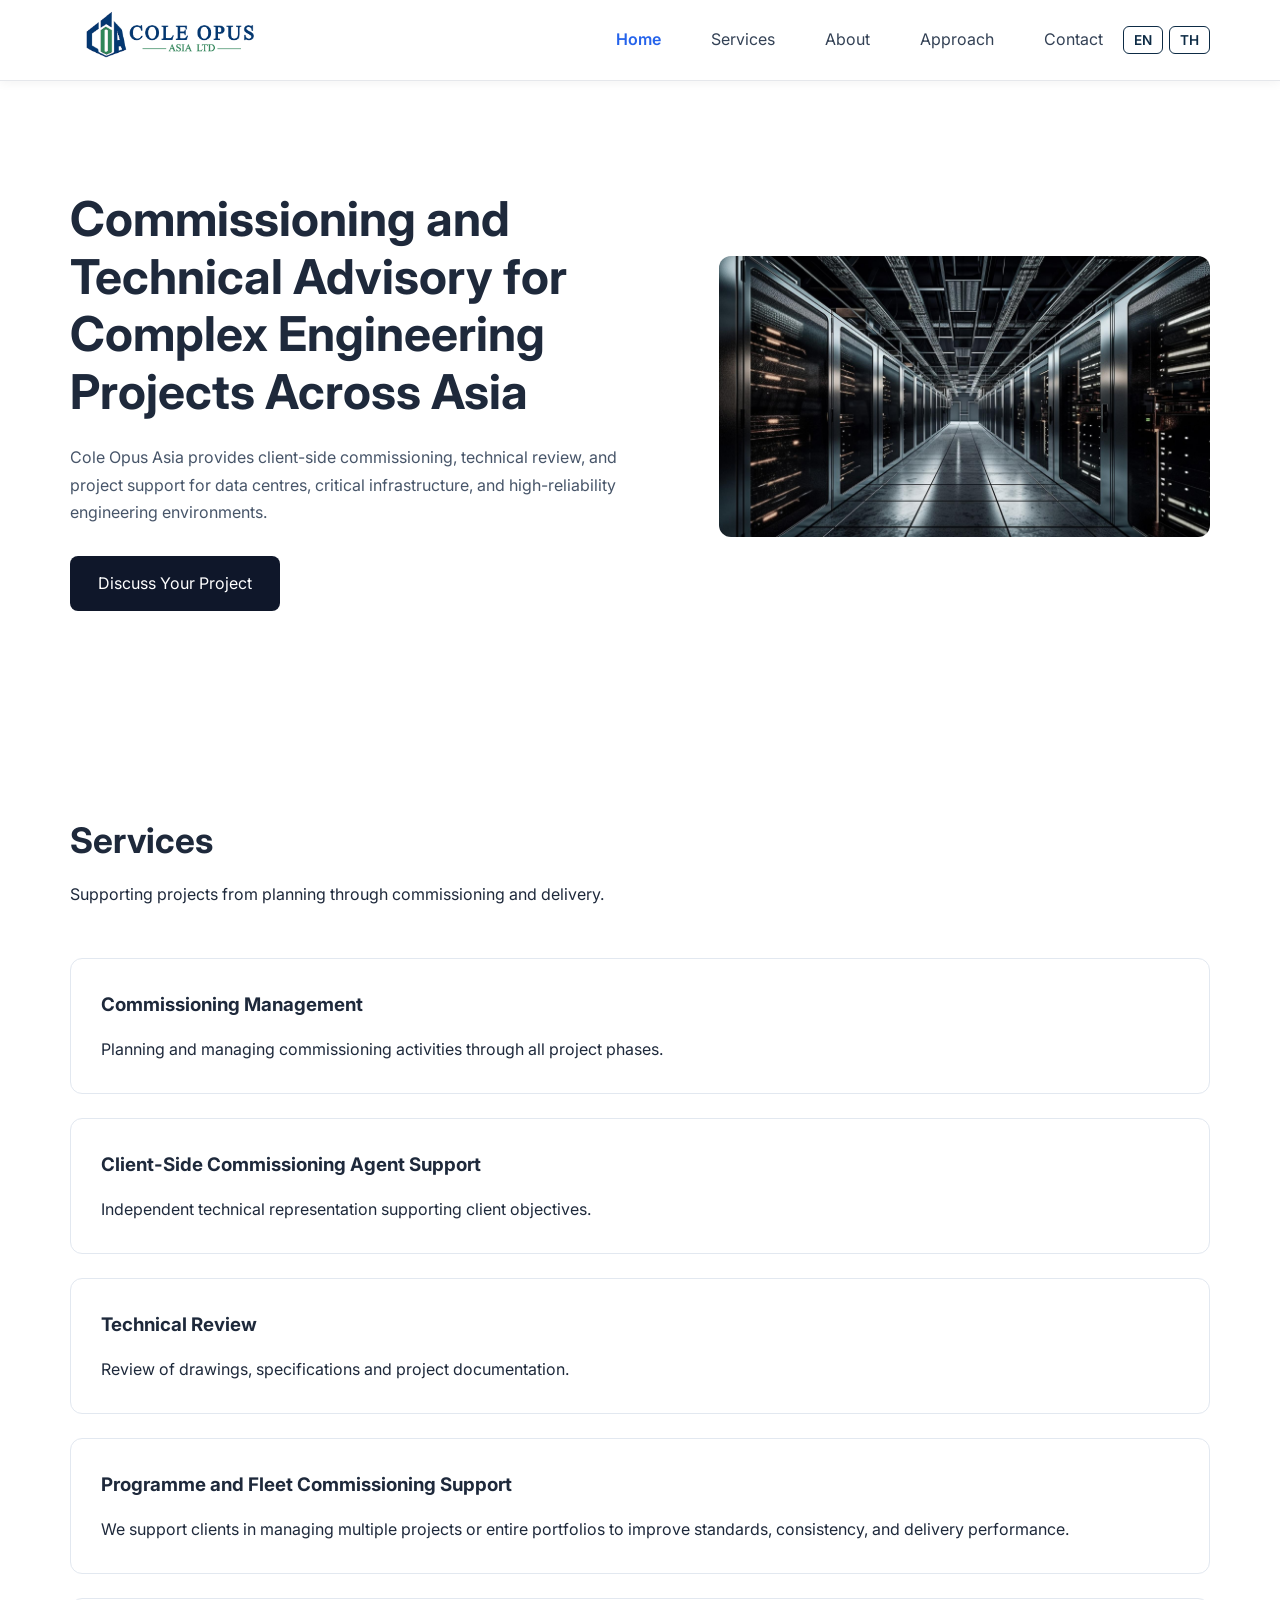
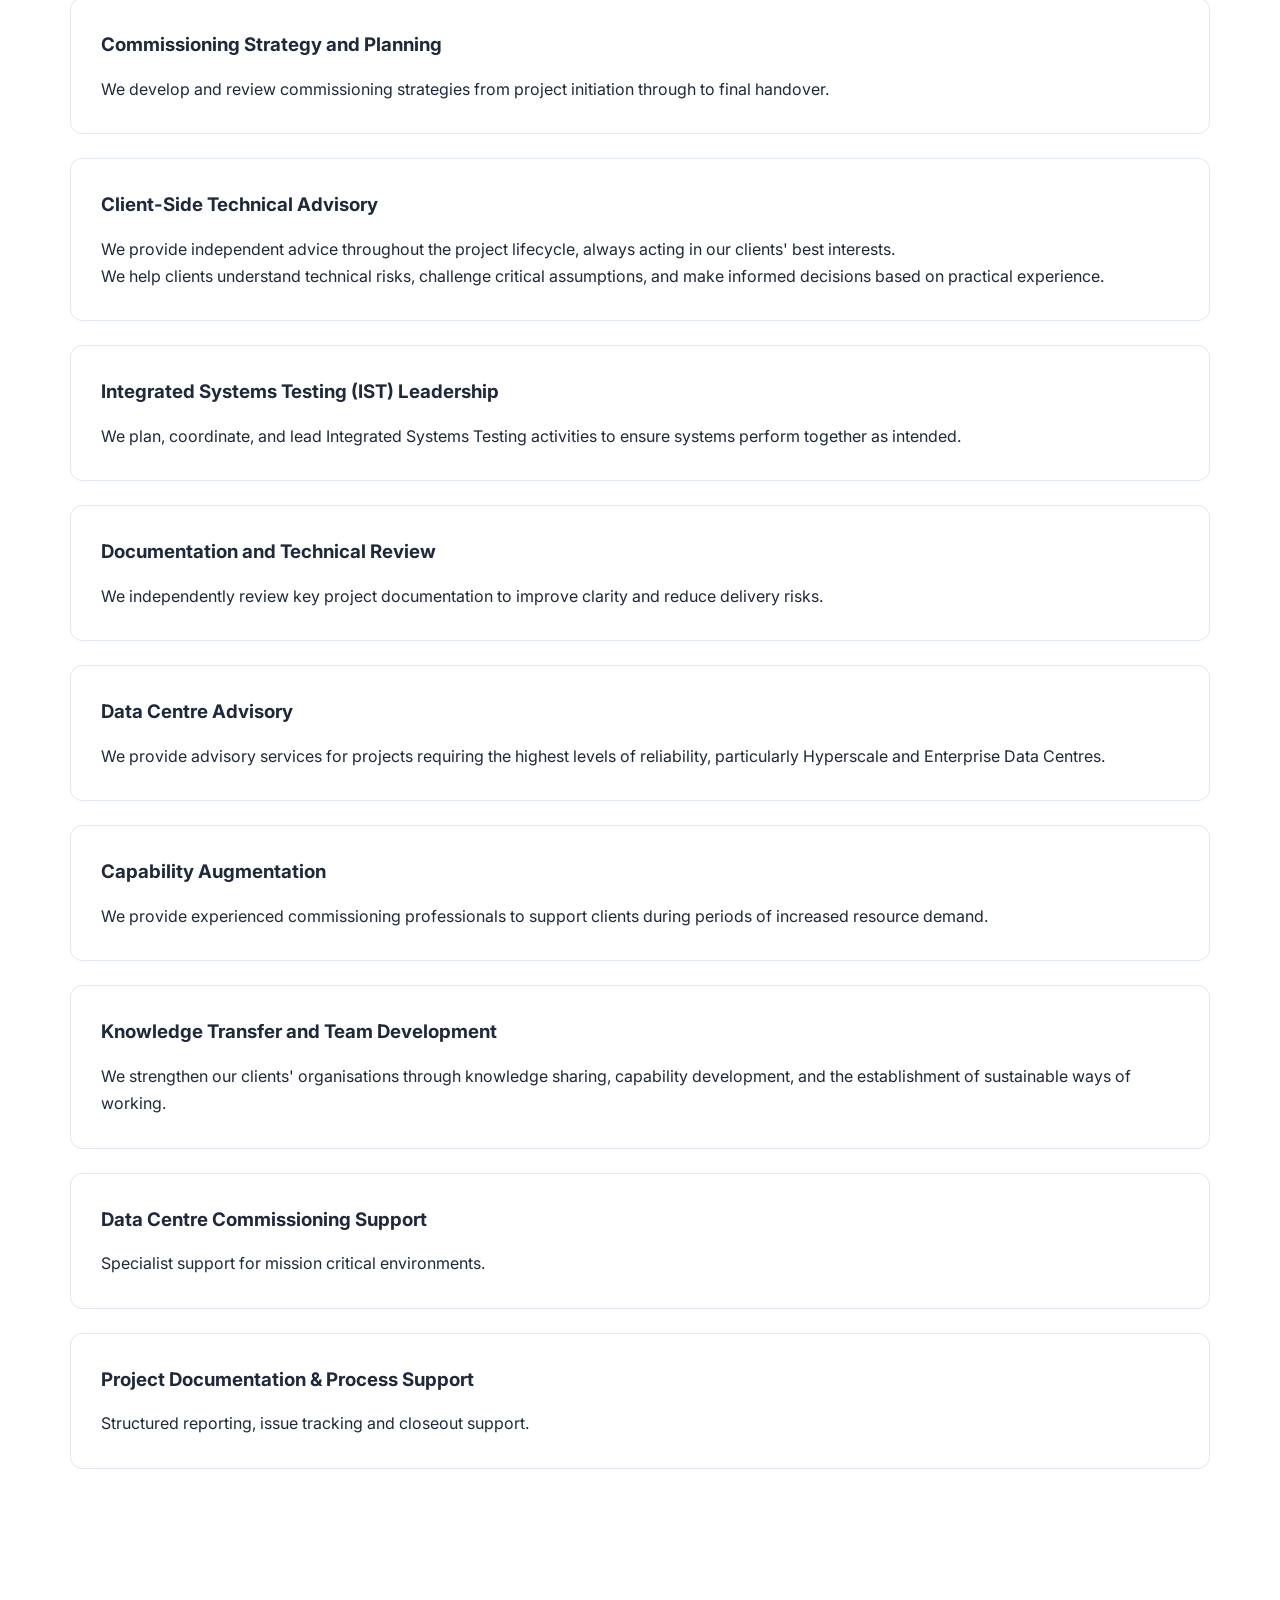
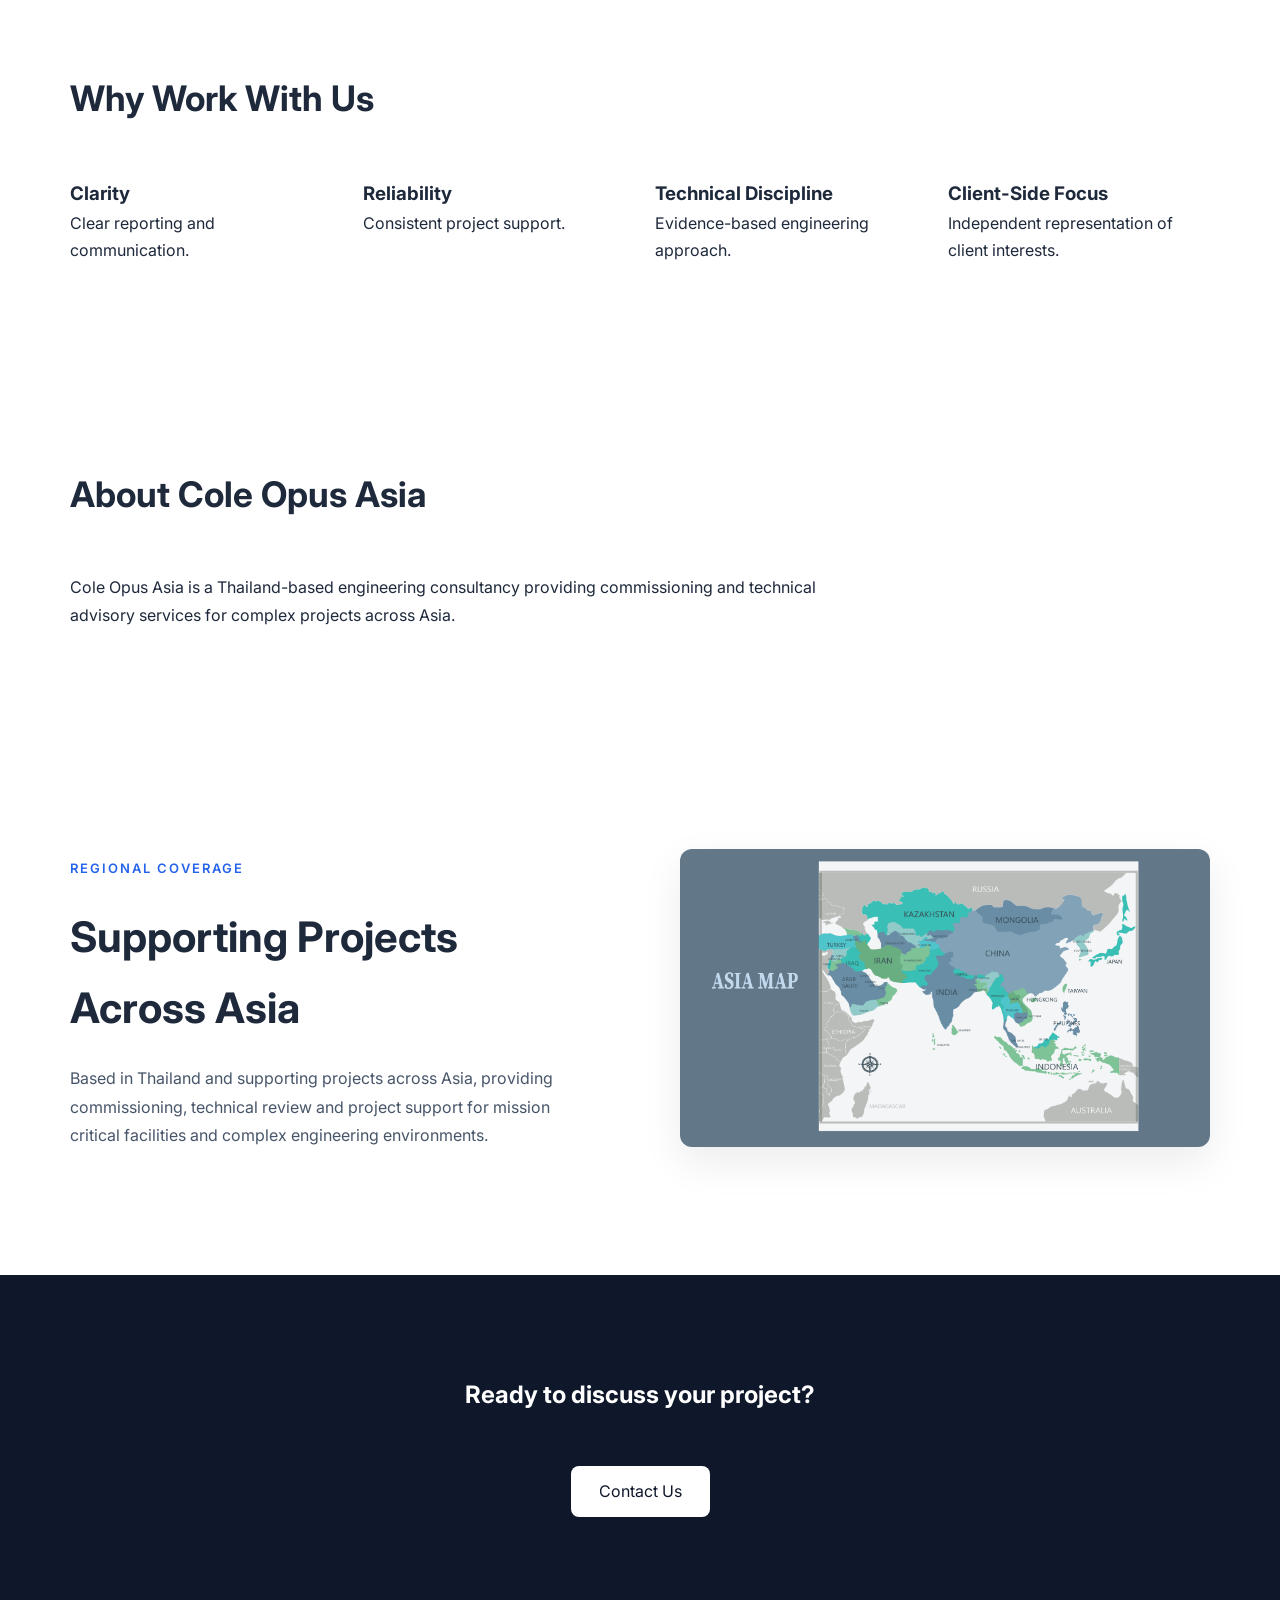
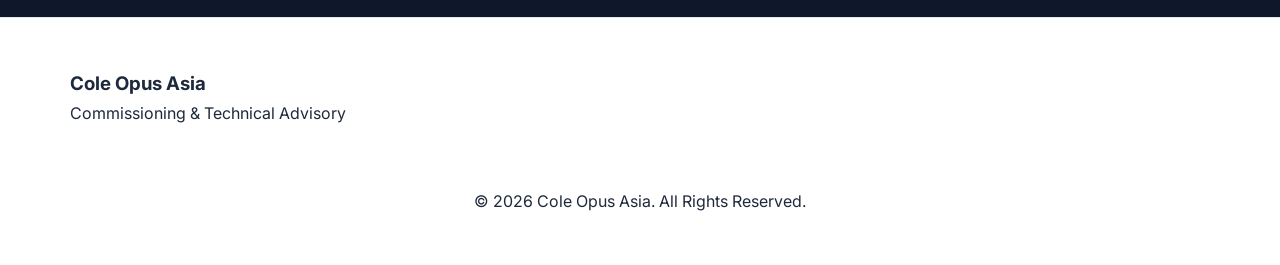
==== index.html @ 06ebb03b "Update header scroll fix" ====
<!DOCTYPE html>
<html lang="en">
<head>
    <meta charset="UTF-8">
    <meta name="viewport" content="width=device-width, initial-scale=1.0">
    <title>Cole Opus Asia</title>
    <meta name="description"
          content="Commissioning and Technical Advisory for Complex Engineering Projects Across Asia.">
    <link rel="preconnect" href="https://fonts.googleapis.com">
    <link rel="preconnect" href="https://fonts.gstatic.com" crossorigin>
    <link href="https://fonts.googleapis.com/css2?family=Inter:wght@300;400;500;600;700&family=Noto+Sans+Thai:wght@300;400;500;600&display=swap"
          rel="stylesheet">
    <link rel="stylesheet" href="style.css">
</head>
<body>
    <!-- Header -->
    <header>
        <div class="container nav">
            <div class="logo">
                <a href="index.html">
                    <img src="images/logo.png"
                         alt="Cole Opus Asia Logo"
                         class="logo-img">
                </a>
            </div>
            <nav>
                <a href="index.html"
                   class="active"
                   data-en="Home"
                   data-th="หน้าแรก">
                    Home
                </a>
                <a href="services.html"
                   data-en="Services"
                   data-th="บริการ">
                    Services
                </a>
                <a href="about.html"
                   data-en="About"
                   data-th="เกี่ยวกับเรา">
                    About
                </a>
                <a href="approach.html"
                   data-en="Approach"
                   data-th="แนวทางการทำงาน">
                    Approach
                </a>
                <a href="contact.html"
                   data-en="Contact"
                   data-th="ติดต่อ">
                    Contact
                </a>
                <div class="language-switcher">
                    <button onclick="setLanguage('en')">
                        EN
                    </button>
                    <button onclick="setLanguage('th')">
                        TH
                    </button>
                </div>
            </nav>     
        </div>
    </header>
    <!-- Hero -->
    <section class="hero">
        <div class="container hero-grid">
            <div class="hero-content">
                <h1
                    data-en="Commissioning and Technical Advisory for Complex Engineering Projects Across Asia"
                    data-th="ที่ปรึกษาด้าน Commissioning และเทคนิค สำหรับโครงการวิศวกรรมที่มีความซับซ้อนทั่วเอเชีย">
                    Commissioning and Technical Advisory
                    for Complex Engineering Projects Across Asia
                </h1>
                <p
                    data-en="Cole Opus Asia provides client-side commissioning, technical review, and project support for data centres, critical infrastructure, and high-reliability engineering environments."
                    data-th="Cole Opus Asia ให้บริการด้าน Commissioning ฝั่งเจ้าของโครงการ การทบทวนทางเทคนิค และการสนับสนุนโครงการสำหรับดาต้าเซ็นเตอร์ โครงสร้างพื้นฐานสำคัญ และงานวิศวกรรมที่ต้องการความน่าเชื่อถือสูง">
                    Cole Opus Asia provides client-side commissioning,
                    technical review, and project support for data centres,
                    critical infrastructure, and high-reliability engineering
                    environments.
                </p>
                <a href="contact.html"
                   class="btn"
                   data-en="Discuss Your Project"
                   data-th="ปรึกษาโครงการของคุณ">
                    Discuss Your Project
                </a>
            </div>
            <div class="hero-image">
                <img src="images/data-centre.jpg"
                     alt="Data Centre">
            </div>
        </div>
    </section>
    <!-- Services -->
    <section class="services">
        <div class="container">
            <div class="section-title">
                <h2 data-en="Services"
                    data-th="บริการ">
                    Services
                </h2>
                <p
                    data-en="Supporting projects from planning through commissioning and delivery."
                    data-th="สนับสนุนโครงการตั้งแต่การวางแผน การ Commissioning จนถึงการส่งมอบ">
                    Supporting projects from planning through commissioning and delivery.
                </p>
            </div>
            <div class="service-grid">
                <div class="card">
                    <h3
                        data-en="Commissioning Management"
                        data-th="การบริหารงาน Commissioning">
                        Commissioning Management
                    </h3>
                    <p
                        data-en="Planning and managing commissioning activities through all project phases."
                        data-th="วางแผนและบริหารกิจกรรมด้าน Commissioning ในทุกช่วงของโครงการ">
                        Planning and managing commissioning activities through all project phases.
                    </p>
                </div>
                <div class="card">
                    <h3
                        data-en="Client-Side Commissioning Agent Support"
                        data-th="สนับสนุนงาน Commissioning ฝั่งเจ้าของโครงการ">
                        Client-Side Commissioning Agent Support
                    </h3>
                    <p
                        data-en="Independent technical representation supporting client objectives."
                        data-th="เป็นตัวแทนด้านเทคนิคที่เป็นอิสระเพื่อสนับสนุนเป้าหมายของลูกค้า">
                        Independent technical representation supporting client objectives.
                    </p>
                </div>
                <div class="card">
                    <h3
                        data-en="Technical Review"
                        data-th="การทบทวนทางเทคนิค">
                        Technical Review
                    </h3>
                    <p
                        data-en="Review of drawings, specifications and project documentation."
                        data-th="ตรวจสอบแบบ ข้อกำหนด และเอกสารโครงการ">
                        Review of drawings, specifications and project documentation.
                    </p>
                </div>
                <div class="card">
                    <h3
                        data-en="Programme and Fleet Commissioning Support"
                        data-th="การสนับสนุนโปรแกรมและพอร์ตโฟลิโอด้าน Commissioning">
                        Programme and Fleet Commissioning Support
                    </h3>
                    <p
                        data-en="We support clients in managing multiple projects or entire portfolios to improve standards, consistency, and delivery performance."
                        data-th="สนับสนุนลูกค้าในการบริหารโครงการหลายโครงการหรือทั้งพอร์ตโฟลิโอ เพื่อยกระดับมาตรฐาน ความสม่ำเสมอ และประสิทธิภาพในการส่งมอบงาน">
                        We support clients in managing multiple projects or entire portfolios to improve standards, 
                        consistency, and delivery performance.
                    </p>
                </div>
                <div class="card">
                    <h3
                        data-en="Commissioning Strategy and Planning"
                        data-th="การวางกลยุทธ์และแผนงานด้าน Commissioning">
                        Commissioning Strategy and Planning
                    </h3>
                    <p
                        data-en="We develop and review commissioning strategies from project initiation through to final handover."
                        data-th="จัดทำและทบทวนกลยุทธ์ด้าน Commissioning ตั้งแต่ช่วงเริ่มต้นโครงการจนถึงการส่งมอบงาน">
                        We develop and review commissioning strategies from project initiation through to final handover.
                    </p>
                </div>
                 <div class="card">
                    <h3
                        data-en="Client-Side Technical Advisory"
                        data-th="ที่ปรึกษาทางเทคนิคฝ่ายลูกค้า">
                        Client-Side Technical Advisory
                    </h3>
                    <p
                        data-en="We provide independent advice throughout the project lifecycle, always acting in our clients' best interests."
                        data-th="ให้คำปรึกษาอย่างเป็นอิสระ โดยยึดผลประโยชน์ของลูกค้าเป็นสำคัญตลอดวงจรโครงการ">
                        We provide independent advice throughout the project lifecycle, always acting in our clients' best interests.
                    </p>
                    <p
                        data-en="We help clients understand technical risks, challenge critical assumptions, and make informed decisions based on practical experience."
                        data-th="เราช่วยให้ลูกค้าเข้าใจความเสี่ยงทางเทคนิค ตั้งคำถามในจุดที่สำคัญ และตัดสินใจบนพื้นฐานของข้อมูลและประสบการณ์จริง">
                        We help clients understand technical risks, challenge critical assumptions, and make informed decisions based on practical experience.
                    </p>
                </div>
                <div class="card">
                    <h3
                        data-en="Integrated Systems Testing (IST) Leadership"
                        data-th="การวางแผนและบริหารการทดสอบระบบแบบบูรณาการ (IST)">
                        Integrated Systems Testing (IST) Leadership
                    </h3>
                    <p
                        data-en="We plan, coordinate, and lead Integrated Systems Testing activities to ensure systems perform together as intended."
                        data-th="วางแผน ประสานงาน และนำการดำเนินงานด้าน Integrated Systems Testing เพื่อให้มั่นใจว่าระบบต่าง ๆ ทำงานร่วมกันได้อย่างถูกต้อง">
                        We plan, coordinate, and lead Integrated Systems Testing activities to ensure systems perform together as intended.
                    </p
                </div> 
            </div>
                 <div class="card">
                    <h3
                        data-en="Documentation and Technical Review"
                        data-th="การทบทวนเอกสารและการตรวจสอบทางเทคนิค">
                        Documentation and Technical Review
                    </h3>
                    <p
                        data-en="We independently review key project documentation to improve clarity and reduce delivery risks."
                        data-th="ทบทวนเอกสารสำคัญของโครงการอย่างเป็นอิสระ เพื่อเพิ่มความชัดเจนและลดความเสี่ยงในการส่งมอบงาน">
                        We independently review key project documentation to improve clarity and reduce delivery risks.
                    </p>
                </div>
                 <div class="card">
                    <h3
                        data-en="Data Centre Advisory"
                        data-th="ที่ปรึกษาด้าน Data Centre">
                        Data Centre Advisory
                    </h3>
                    <p
                        data-en="We provide advisory services for projects requiring the highest levels of reliability, particularly Hyperscale and Enterprise Data Centres."
                        data-th="ให้คำปรึกษาสำหรับโครงการที่ต้องการความน่าเชื่อถือสูง โดยเฉพาะ Hyperscale และ Enterprise Data Centres">
                        We provide advisory services for projects requiring the highest levels of reliability, particularly Hyperscale and Enterprise Data Centres.
                    </p>
                </div>
                 <div class="card">
                    <h3
                        data-en="Capability Augmentation"
                        data-th="การเสริมศักยภาพทีมงานลูกค้า">
                        Capability Augmentation
                    </h3>
                    <p
                        data-en="We provide experienced commissioning professionals to support clients during periods of increased resource demand."
                        data-th="จัดหาบุคลากรด้าน Commissioning ที่มีประสบการณ์ เพื่อสนับสนุนทีมงานของลูกค้าในช่วงที่มีความต้องการทรัพยากรเพิ่มขึ้น">
                        We provide experienced commissioning professionals to support clients during periods of increased resource demand.
                    </p>
                </div>
                <div class="card">
                    <h3
                        data-en="Knowledge Transfer and Team Development"
                        data-th="การถ่ายทอดความรู้และพัฒนาศักยภาพทีม">
                        Knowledge Transfer and Team Development
                    </h3>
                    <p
                        data-en="We strengthen our clients' organisations through knowledge sharing, capability development, and the establishment of sustainable ways of working."
                        data-th="พัฒนาขีดความสามารถขององค์กรลูกค้าผ่านการแบ่งปันประสบการณ์ การพัฒนาบุคลากร และการสร้างกระบวนการทำงานที่ยั่งยืน">
                        We strengthen our clients' organisations through knowledge sharing, capability development, and the establishment of sustainable ways of working.
                    </p>
                
                </div>
                        
                <div class="card">
                    <h3
                        data-en="Data Centre Commissioning Support"
                        data-th="สนับสนุนงาน Commissioning สำหรับดาต้าเซ็นเตอร์">
                        Data Centre Commissioning Support
                    </h3>
                    <p
                        data-en="Specialist support for mission critical environments."
                        data-th="ให้การสนับสนุนเฉพาะทางสำหรับระบบที่มีความสำคัญสูง">
                        Specialist support for mission critical environments.
                    </p>
                </div>
                <div class="card">
                    <h3
                        data-en="Project Documentation & Process Support"
                        data-th="การจัดการเอกสารและกระบวนการโครงการ">
                        Project Documentation & Process Support
                    </h3>
                    <p
                        data-en="Structured reporting, issue tracking and closeout support."
                        data-th="รายงานผลอย่างเป็นระบบ ติดตามประเด็น และสนับสนุนการปิดโครงการ">
                        Structured reporting, issue tracking and closeout support.
                    </p>
                </div>
            </div>
        </div>
    </section>
        <!-- Why Work With Us -->
    <section class="approach">
        <div class="container">
            <div class="section-title">
                <h2
                    data-en="Why Work With Us"
                    data-th="ทำไมต้องเลือกเรา">
                    Why Work With Us
                </h2>
            </div>
            <div class="approach-grid">
                <div>
                    <h3 data-en="Clarity"
                        data-th="ความชัดเจน">
                        Clarity
                    </h3>
                    <p
                        data-en="Clear reporting and communication."
                        data-th="การสื่อสารและการรายงานที่ชัดเจน">
                        Clear reporting and communication.
                    </p>
                </div>
                <div>
                    <h3 data-en="Reliability"
                        data-th="ความน่าเชื่อถือ">
                        Reliability
                    </h3>
                    <p
                        data-en="Consistent project support."
                        data-th="การสนับสนุนโครงการอย่างสม่ำเสมอ">
                        Consistent project support.
                    </p>
                </div>
                <div>
                    <h3 data-en="Technical Discipline"
                        data-th="วินัยทางวิศวกรรม">
                        Technical Discipline
                    </h3>
                    <p
                        data-en="Evidence-based engineering approach."
                        data-th="แนวทางวิศวกรรมที่ยึดหลักฐานและข้อเท็จจริง">
                        Evidence-based engineering approach.
                    </p>
                </div>
                <div>
                    <h3 data-en="Client-Side Focus"
                        data-th="ยึดประโยชน์ของลูกค้าเป็นหลัก">
                        Client-Side Focus
                    </h3>
                    <p
                        data-en="Independent representation of client interests."
                        data-th="เป็นตัวแทนที่เป็นอิสระเพื่อปกป้องผลประโยชน์ของลูกค้า">
                        Independent representation of client interests.
                    </p>
                </div>
            </div>
        </div>
    </section>
    <!-- About -->
    <section class="about">
        <div class="container">
            <div class="section-title">
                <h2
                    data-en="About Cole Opus Asia"
                    data-th="เกี่ยวกับ Cole Opus Asia">
                    About Cole Opus Asia
                </h2>
            </div>
            <p class="about-text"
               data-en="Cole Opus Asia is a Thailand-based engineering consultancy providing commissioning and technical advisory services for complex projects across Asia."
               data-th="Cole Opus Asia เป็นบริษัทที่ปรึกษาด้านวิศวกรรมในประเทศไทย ให้บริการด้าน Commissioning และที่ปรึกษาทางเทคนิคสำหรับโครงการที่มีความซับซ้อนทั่วภูมิภาคเอเชีย">
                Cole Opus Asia is a Thailand-based engineering consultancy
                providing commissioning and technical advisory services
                for complex projects across Asia.
            </p>
        </div>
    </section>
    <!-- Regional Coverage -->
    <section class="coverage">
        <div class="container coverage-grid">
            <div class="coverage-content">
                <span class="section-tag"
                      data-en="REGIONAL COVERAGE"
                      data-th="พื้นที่ให้บริการ">
                    REGIONAL COVERAGE
                </span>
                <h2
                    data-en="Supporting Projects Across Asia"
                    data-th="สนับสนุนโครงการทั่วเอเชีย">
                    Supporting Projects Across Asia
                </h2>
                <p
                    data-en="Based in Thailand and supporting projects across Asia, providing commissioning, technical review and project support for mission critical facilities and complex engineering environments."
                    data-th="เราตั้งอยู่ในประเทศไทยและให้การสนับสนุนโครงการทั่วเอเชีย ทั้งด้าน Commissioning การทบทวนทางเทคนิค และการสนับสนุนโครงการสำหรับงานวิศวกรรมที่มีความสำคัญสูง">
                    Based in Thailand and supporting projects across Asia,
                    providing commissioning, technical review and project
                    support for mission critical facilities and complex
                    engineering environments.
                </p>
            </div>
            <div class="coverage-image">
                <img src="images/asia-map.jpg"
                     alt="Asia Coverage Map">
            </div>
        </div>
    </section>
    <!-- Contact CTA -->
    <section class="contact-cta">
        <div class="container">
            <h2
                data-en="Ready to discuss your project?"
                data-th="พร้อมพูดคุยเกี่ยวกับโครงการของคุณหรือยัง?">
                Ready to discuss your project?
            </h2>

            <a href="contact.html"
               class="btn-light"
               data-en="Contact Us"
               data-th="ติดต่อเรา">
                Contact Us
            </a>
        </div>
    </section>
    <!-- Footer -->
    <footer>
        <div class="container footer-grid">
            <div>
                <h3>Cole Opus Asia</h3>
                <p
                    data-en="Commissioning & Technical Advisory"
                    data-th="ที่ปรึกษาด้าน Commissioning และเทคนิค">
                    Commissioning & Technical Advisory
                </p>
            </div>
        </div>
        <div class="footer-bottom">
            <p>
                © 2026 Cole Opus Asia. All Rights Reserved.
            </p>
        </div>
    </footer>
    <script>
function setLanguage(lang){
    document.documentElement.lang = lang;
    document.querySelectorAll("[data-en]").forEach(element => {
        if(element.dataset[lang]){
            element.textContent = element.dataset[lang];
        }
    });
    localStorage.setItem("language", lang);
}
document.addEventListener("DOMContentLoaded", function(){
    const savedLanguage =
        localStorage.getItem("language") || "en";
    setLanguage(savedLanguage);
});
</script>
<script src="script.js"></script>
</body>
</html>
---- style.css ----
*{
    margin:0;
    padding:0;
    box-sizing:border-box;
}

body{
    font-family:'Inter','Noto Sans Thai',sans-serif;
    color:#1e293b;
    line-height:1.7;
    background:#ffffff;
}

.container{
    width:90%;
    max-width:1140px;
    margin:auto;
}
header{
    position: fixed;
    top: 0;
    left: 0;
    width: 100%;
    background: #ffffff;
    z-index: 1000;
    transition: transform 0.3s ease;
    box-shadow: 0 2px 10px rgba(0,0,0,0.05);
}

header.hide{
    transform: translateY(-100%);
}

body{
    padding-top: 90px;
}
header{
    position:sticky;
    top:0;
    background:#fff;
    border-bottom:1px solid #e5e7eb;
    z-index:100;
}
.nav{
    height: 80px;
    display: flex;
    justify-content: space-between;
    align-items: center;
}

nav{
    display: flex;
    align-items: center;
    margin-left: auto;
}

nav a{
    text-decoration: none;
    color: #334155;
    margin-left: 30px;
}
.nav{
    height:80px;
    display:flex;
    justify-content:space-between;
    align-items:center;
}

.logo{
    font-weight:700;
    letter-spacing:1px;
}

nav a{
    text-decoration:none;
    color:#334155;
    margin-left:30px;
}

.hero{
    padding:100px 0;
}

.hero-grid{
    display:grid;
    grid-template-columns:1.2fr 1fr;
    gap:60px;
    align-items:center;
}

.hero h1{
    font-size:3rem;
    line-height:1.2;
    margin-bottom:24px;
}

.hero p{
    margin-bottom:30px;
    color:#475569;
}

.hero-image img{
    width:100%;
    border-radius:12px;
}

.btn{
    display:inline-block;
    background:#0f172a;
    color:white;
    padding:14px 28px;
    text-decoration:none;
    border-radius:8px;
}

.services,
.approach,
.about{
    padding:100px 0;
}

.section-title{
    margin-bottom:50px;
}

.section-title h2{
    font-size:2.2rem;
    margin-bottom:10px;
}

.service-grid{
    display:grid;
    grid-template-columns:repeat(3,1fr);
    gap:25px;
}

.card{
    border:1px solid #e2e8f0;
    padding:30px;
    border-radius:12px;
}

.card h3{
    margin-bottom:15px;
}

.approach-grid{
    display:grid;
    grid-template-columns:repeat(4,1fr);
    gap:30px;
}

.about-text{
    max-width:800px;
}

.contact-cta{
    background:#0f172a;
    color:white;
    text-align:center;
    padding:100px 0;
}

.contact-cta h2{
    margin-bottom:30px;
}

.btn-light{
    background:white;
    color:#0f172a;
    padding:14px 28px;
    border-radius:8px;
    text-decoration:none;
}

footer{
    padding:50px 0;
    border-top:1px solid #e5e7eb;
}

.footer-grid{
    display:flex;
    justify-content:space-between;
}

@media(max-width:768px){

    .hero-grid,
    .service-grid,
    .approach-grid{
        grid-template-columns:1fr;
    }

    nav{
        display:none;
    }

    .hero h1{
        font-size:2rem;
    }

    .footer-grid{
        flex-direction:column;
        gap:20px;
    }
}
/* Header*/
header{
    position: fixed;
    top: 0;
    left: 0;
    width: 100;
    background: #ffffff;
    z-index: 1000;
    transition: transform 0.3s ease;
    box-shadow: 0 2px 10px rgba(0,0,0,0.05);
}

/*service page*/
.page-hero{
    background:#f8fafc;
    padding:140px 0;
    text-align:center;
}

.page-tag{
    color:#2563eb;
    font-size:13px;
    font-weight:600;
    letter-spacing:2px;
}

.page-hero h1{
    font-size:54px;
    margin:20px 0;
}

.page-hero p{
    max-width:700px;
    margin:auto;
    color:#64748b;
}

.services-list{
    padding:120px 0;
}

.service-block{
    display:grid;
    grid-template-columns:120px 1fr;
    gap:40px;
    padding:50px 0;
    border-bottom:1px solid #e2e8f0;
}

.service-number{
    font-size:48px;
    font-weight:700;
    color:#cbd5e1;
}

.service-content h2{
    margin-bottom:15px;
    font-size:30px;
}

.service-content p{
    max-width:800px;
    color:#475569;
}

.service-benefits{
    background:#f8fafc;
    padding:120px 0;
}

.service-grid{
    display:grid;
    grid-template-columns:1fr;
    gap: 24px;
    margin-top:40px;
}

.benefits-grid{
    display:grid;
    grid-template-columns:1fr;
    gap:24px;
    margin-top:40px;
}

.benefits-grid h3{
    margin-bottom:10px;
}

.active{
    color:#2563eb;
    font-weight:600;
}
.service-list {
    margin-top: 15px;
    padding-left: 20px;
    color: #475569;
    line-height: 1.8;
}

.service-list li {
    margin-bottom: 8px;
}

.service-content h4,
.card h4 {
    margin-top: 20px;
    margin-bottom: 10px;
    font-size: 16px;
    font-weight: 600;
}

@media(max-width:768px){

    .service-block{
        grid-template-columns:1fr;
    }

    .benefits-grid{
        grid-template-columns:1fr;
    }

    .page-hero h1{
        font-size:36px;
    }

    .service-number{
        font-size:32px;
    }
    .service-grid{
        grid-template-columns:1fr;
    }
}

@media (max-width: 768px) {
    .service-grid {
        grid-template-columns: 1fr;
    }
    }
@media (max-width: 768px) {

    .service-block{
        grid-template-columns:1fr;
    }

    .benefits-grid{
        grid-template-columns:1fr;
    }

    .page-hero h1{
        font-size:36px;
    }

    .service-number{
        font-size:32px;
    }

    .service-grid{
        grid-template-columns:1fr;
    }

    .service-list{
        padding-left:18px;
        font-size:14px;
        line-height:1.7;
    }

    .service-list li{
        margin-bottom:6px;
    }

    .card h4,
    .service-content h4{
        font-size:15px;
    }
}


/* Mission Statement */

.mission{
    padding: 100px 0;
    background: #f8f9fa;
}

.mission-content{
    max-width: 850px;
    margin: 0 auto;
}

.mission-content p{
    margin-bottom: 24px;
    line-height: 1.9;
    color: #444;
    font-size: 1.05rem;
}

.mission blockquote{
    margin-top: 50px;
    padding: 40px;
    border-left: 4px solid #0d2b45;
    background: #ffffff;
    font-size: 1.4rem;
    line-height: 1.7;
    font-weight: 500;
    color: #0d2b45;
}

.mission blockquote strong{
    display: block;
    margin-top: 15px;
    font-size: 1.6rem;
    font-weight: 700;
}

/*about page*/

.company-overview{
    padding:120px 0;
}

.about-grid{
    display:grid;
    grid-template-columns:1fr 1fr;
    gap:80px;
    align-items:center;
}

.about-grid img{
    width:100%;
    border-radius:12px;
}

.about-grid h2{
    font-size:42px;
    margin-bottom:25px;
}

.about-grid p{
    margin-bottom:20px;
    color:#475569;
}

.focus-section{
    padding:120px 0;
    background:#f8fafc;
}

.focus-grid{
    display:grid;
    grid-template-columns:repeat(3,1fr);
    gap:30px;
    margin-top:60px;
}

.focus-card{
    background:white;
    padding:40px;
    border:1px solid #e2e8f0;
    border-radius:12px;
}

.focus-card h3{
    margin-bottom:15px;
}

.industry-section{
    padding:120px 0;
}

.industry-grid{
    display:grid;
    grid-template-columns:repeat(4,1fr);
    gap:20px;
    margin-top:60px;
}

.industry-item{
    border:1px solid #e2e8f0;
    padding:35px;
    text-align:center;
    border-radius:12px;
    font-weight:600;
}

.philosophy{
    padding:120px 0;
    background:#f8fafc;
}

.philosophy-box{
    max-width:800px;
    margin:auto;
    text-align:center;
}

.philosophy-box p{
    font-size:28px;
    margin-bottom:25px;
    color:#0f172a;
    font-weight:500;
}

@media(max-width:768px){

    .about-grid,
    .focus-grid,
    .industry-grid{
        grid-template-columns:1fr;
    }

    .about-grid h2{
        font-size:32px;
    }

    .philosophy-box p{
        font-size:22px;
    }

}
.coverage{
    padding:120px 0;
    background:#ffffff;
}

.coverage-grid{
    display:grid;
    grid-template-columns:1fr 1fr;
    gap:80px;
    align-items:center;
}

.coverage-content h2{
    font-size:42px;
    margin:20px 0;
}

.coverage-content p{
    color:#475569;
    line-height:1.8;
}

.coverage-image img{
    width:100%;
    border-radius:12px;
    box-shadow:0 15px 40px rgba(0,0,0,0.08);
}

.section-tag{
    color:#2563eb;
    font-size:13px;
    font-weight:600;
    letter-spacing:2px;
}

@media(max-width:768px){

    .coverage-grid{
        grid-template-columns:1fr;
    }

    .coverage-content h2{
        font-size:32px;
    }

}

/* About Page */
.page-hero{
    padding: 120px 20px 80px;
    text-align: center;
}
.page-hero p{
    max-width: 700px;
    margin: 20px auto 0;
}
.content-width{
    max-width: 850px;
    margin: 0 auto;
}
.about-story,
.mission{
    padding: 100px 20px;
}
.content-width p{
    margin-bottom: 24px;
    line-height: 1.9;
}
.mission{
    background: #f8f9fa;
}
.mission blockquote{
    margin-top: 50px;
    padding: 40px;
    border-left: 4px solid #0d2b45;
    background: #ffffff;
    line-height: 1.8;
    font-size: 1.4rem;
    color: #0d2b45;
}
.mission blockquote strong{
    display: block;
    margin-top: 15px;
    font-size: 1.6rem;
}

/* Approach Page */
.approach-principles,
.process-section,
.client-focus,
.approach-quote,
.cta{
    padding:100px 20px;
}
.principles-grid{
    display:grid;
    grid-template-columns:repeat(auto-fit,minmax(240px,1fr));
    gap:30px;
    margin-top:50px;
}
.principle-card{
    background:#ffffff;
    padding:35px;
    border-radius:12px;
    box-shadow:0 8px 24px rgba(0,0,0,0.05);
}
.principle-card h3{
    margin-bottom:15px;
}
.timeline{
    display:grid;
    grid-template-columns:repeat(auto-fit,minmax(220px,1fr));
    gap:30px;
    margin-top:50px;
}
.timeline-item{
    background:#ffffff;
    padding:35px;
    border-radius:12px;
    box-shadow:0 8px 24px rgba(0,0,0,0.05);
}
.step-number{
    width:50px;
    height:50px;
    border-radius:50%;
    background:#0d2b45;
    color:#ffffff;
    display:flex;
    align-items:center;
    justify-content:center;
    font-weight:700;
    margin-bottom:20px;
}
.client-grid{
    display:grid;
    grid-template-columns:1fr 1fr;
    gap:50px;
    align-items:center;
}
.client-grid img{
    width:100%;
    border-radius:12px;
}
.approach-quote{
    text-align:center;
    background:#f8f9fa;
    padding:80px 20px;
}
.approach-quote blockquote{
    max-width:800px;
    margin:auto;
    font-size:1.5rem;
    line-height:1.8;
    color:#0d2b45;
}
.approach-quote strong{
    display:block;
    width:auto;
}
.cta{
    text-align:center;
    padding:100px 20px;
}
.cta p{
    max-width:600px;
    margin:15px auto;
    line-height: 1.7;
}
.cta .btn{
    display :inline-block;
    padding:12px 28px;
    margin-top:15px;
    font-size:1rem;
    
}

@media (max-width:768px){
    .client-grid{
        grid-template-columns:1fr;
    }
    .approach-quote blockquote{
        font-size:1.2rem;
    }
    .approach-quote strong{
        font-size:1.4rem;
    }
}
.contact-cta .btn-light{
    display: inline-block;
    width: auto;
    padding: 12px 28px;
    margin-top: 20px;
}

.contact-cta p{
    margin-bottom: 20px;
}

/* Contact Page */
.contact-section,
.contact-cta-simple,
.contact-quote{
    padding:100px 20px;
}
.contact-grid{
    display:grid;
    grid-template-columns:1fr 1fr;
    gap:50px;
}
.contact-form-card{
    background:#ffffff;
    padding:40px;
    border-radius:12px;
    box-shadow:0 8px 24px rgba(0,0,0,0.05);
}
.contact-item{
    margin-bottom:30px;
}
.form-group{
    margin-bottom:20px;
}
.form-group label{
    display:block;
    margin-bottom:8px;
    font-weight:600;
}
.form-group input,
.form-group textarea{
    width:100%;
    padding:14px;
    border:1px solid #dcdcdc;
    border-radius:8px;
    font-family:inherit;
    font-size:1rem;
}
.contact-quote{
    text-align:center;
    background:#f8f9fa;
}
.contact-quote blockquote{
    max-width:800px;
    margin:auto;
    font-size:1.4rem;
    line-height:1.8;
    color:#0d2b45;
}
.contact-quote strong{
    display:block;
    margin-top:15px;
    font-size:1.7rem;
}
.footer-bottom{
    text-align:center;
    margin-top:40px;
    padding-top:20px;
    border-top:1px solid rgba(255,255,255,0.15);
}
@media (max-width:768px){
    .contact-grid{
        grid-template-columns:1fr;
    }
    .contact-form-card{
        padding:30px;
    }
}

/* Primary Button */
.btn-primary{
    display:inline-flex;
    align-items:center;
    justify-content:center;
    gap:10px;
    width:100%;
    padding:16px 28px;
    background:#0D2B45;
    color:#ffffff;
    border:none;
    border-radius:8px;
    font-family:inherit;
    font-size:1rem;
    font-weight:600;
    cursor:pointer;
    text-decoration:none;
    transition:
        background 0.3s ease,
        transform 0.2s ease,
        box-shadow 0.3s ease;
}
.btn-primary:hover{
    background:#153B5C;
    transform:translateY(-2px);
    box-shadow:0 8px 20px rgba(13,43,69,0.20);
}
.btn-primary:active{
    transform:translateY(0);
    box-shadow:none;
}
.btn-primary:focus{
    outline:none;
    box-shadow:0 0 0 4px rgba(13,43,69,0.20);
}
.btn-primary:disabled{
    background:#9AA5B1;
    cursor:not-allowed;
    box-shadow:none;
}

/* Language Switcher */
.language-switcher{
    display:flex;
    align-items:center;
    gap:8px;
    margin-left:20px;
}
.language-switcher button{
    background:transparent;
    border:1px solid #0D2B45;
    color:#0D2B45;
    padding:6px 12px;
    border-radius:6px;
    font-family:inherit;
    font-size:0.85rem;
    font-weight:600;
    cursor:pointer;
    transition:
        background 0.3s ease,
        color 0.3s ease;
}
.language-switcher button:hover{
    background:#0D2B45;
    color:#ffffff;
}
/* Logo */
.logo-img{
    width:200px;
    max-width:100%;
    height:auto;
}
/* Mobile */
@media (max-width:768px){
    .nav{
        flex-direction:column;
        gap:20px;
    }
    nav{
        flex-wrap:wrap;
        justify-content:center;
    }
    .language-switcher{
        margin-left:0;
        margin-top:10px;
    }
}

.language-switcher {
    display: flex;
    flex-direction: row;
    align-items: center;
    gap: 6px;
    white-space: nowrap;
}

.language-switcher button {
    display: inline-block;
}

nav {
    display: flex;
    align-items: center;
    gap: 20px;
}

.language-switcher {
    display: flex;
    gap: 6px;
    margin-left: auto; /* ดันไปขวาสุด */
}

.language-switcher button {
    padding: 5px 10px;
    cursor: pointer;
    white-space: nowrap;
}
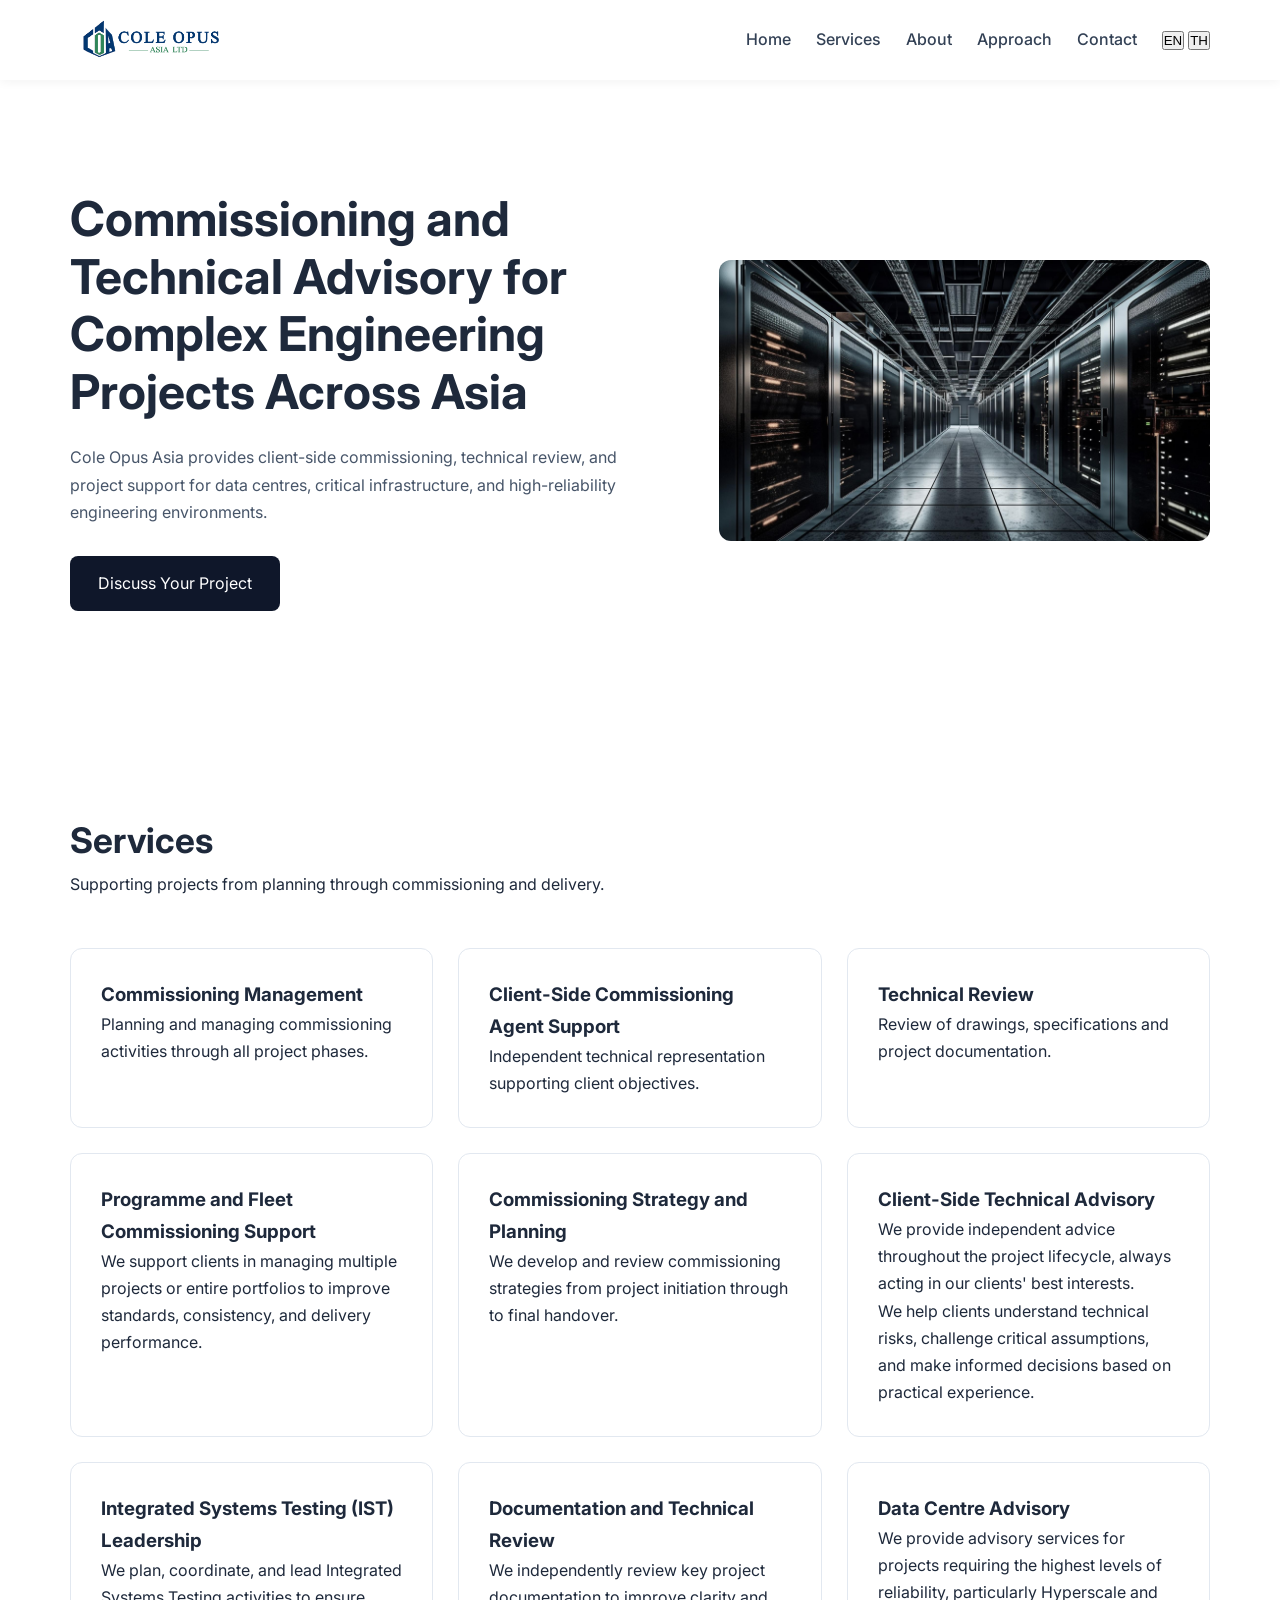
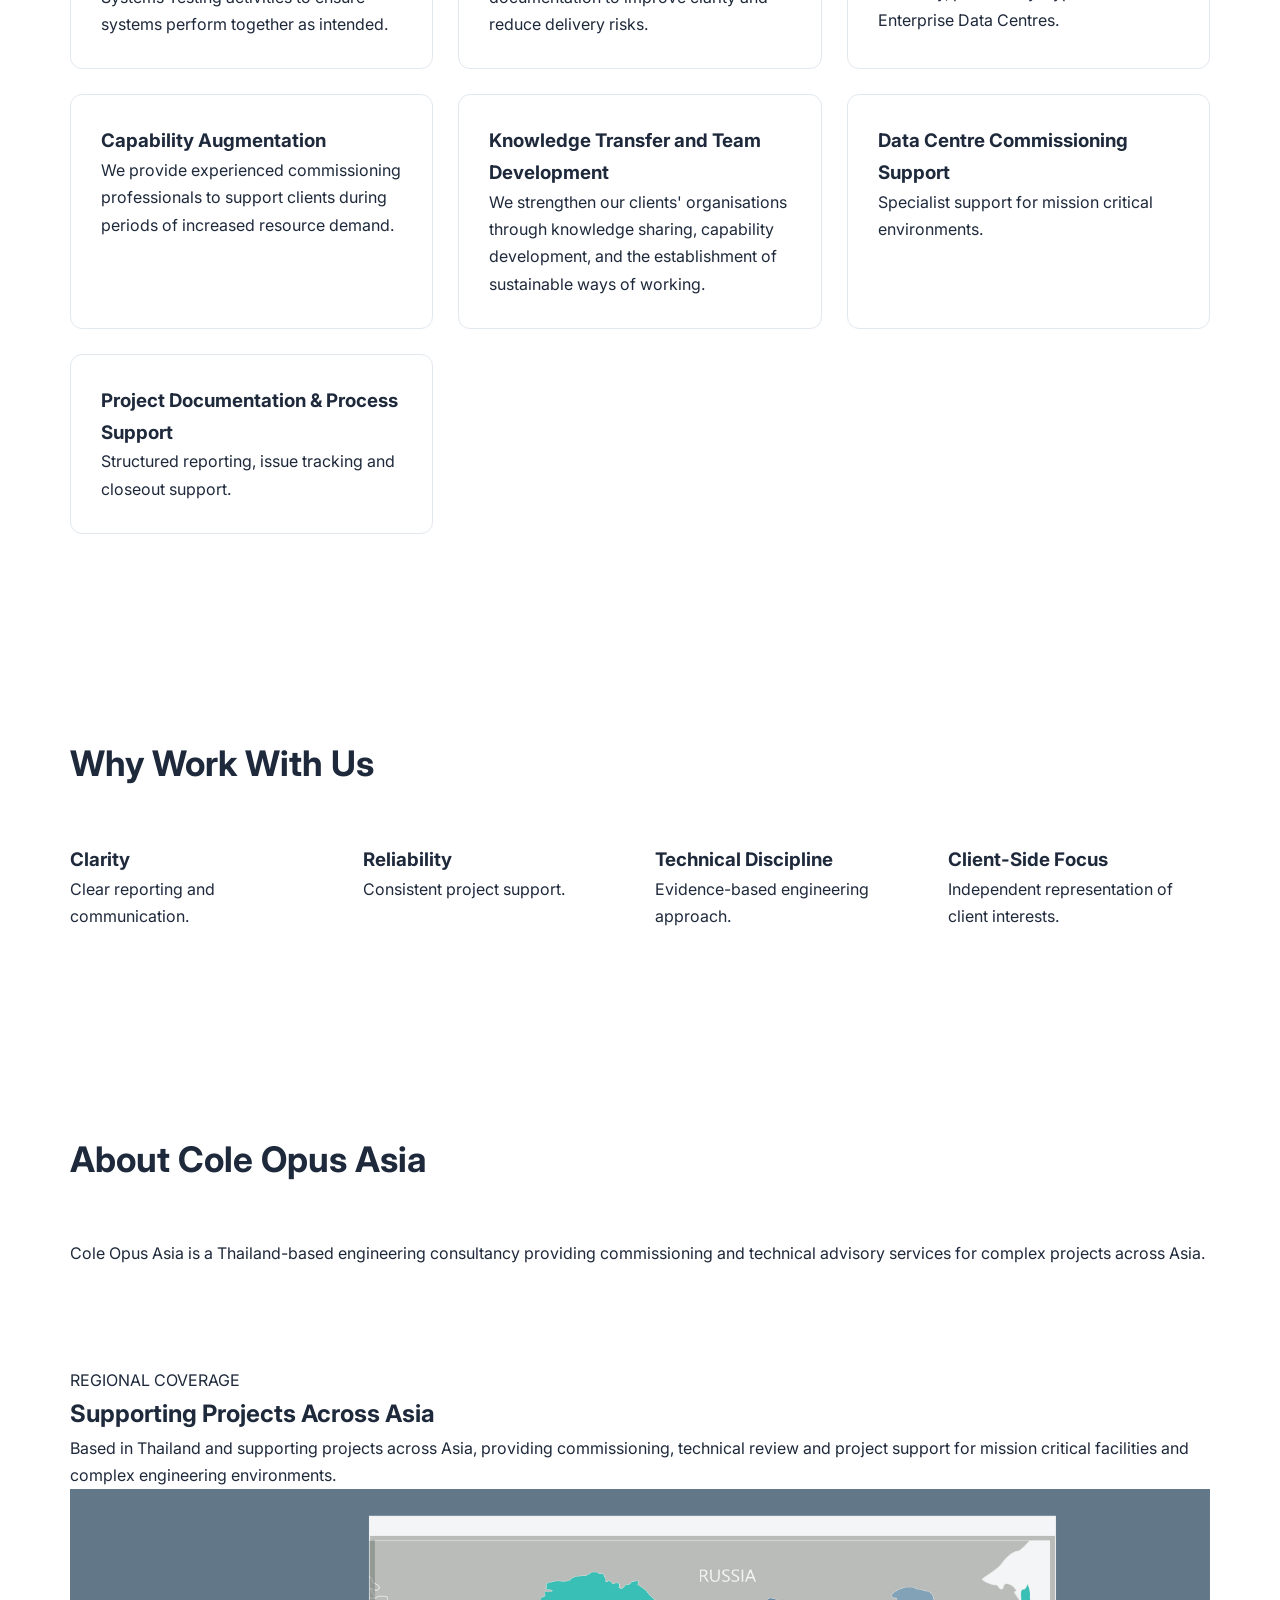
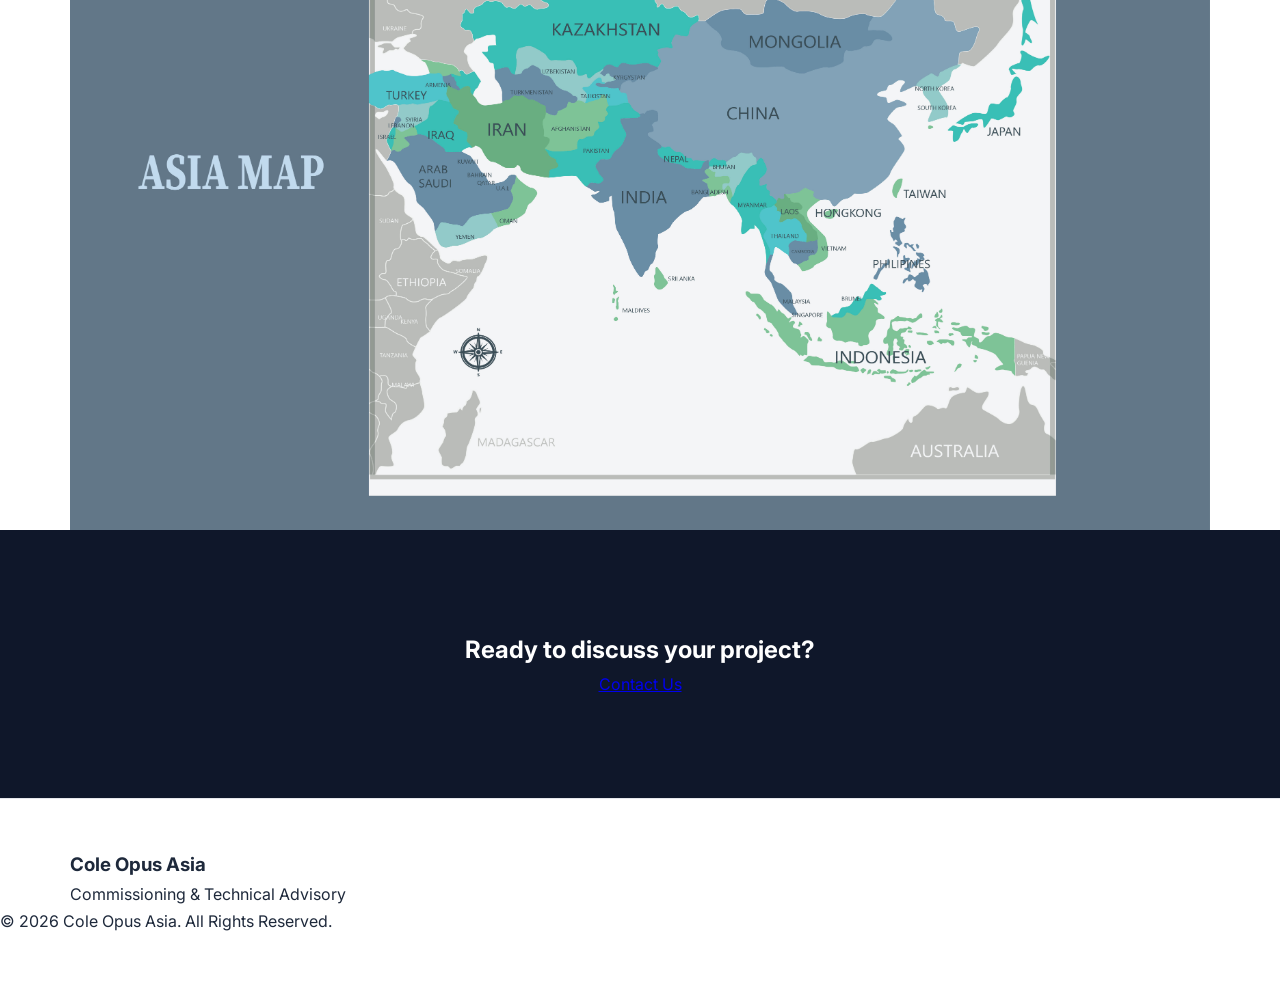
==== commit a68aa2a6: "add hamburger menu" ====
--- a/index.html
+++ b/index.html
@@ -23,6 +23,9 @@
                          class="logo-img">
                 </a>
             </div>
+             <div class="hamburger" onclick="toggleMenu()">
+                  ☰
+              </div>
             <nav>
                 <a href="index.html"
                    class="active"
--- a/style.css
+++ b/style.css
@@ -1,908 +1,250 @@
-*{
-    margin:0;
-    padding:0;
-    box-sizing:border-box;
-}
-
-body{
-    font-family:'Inter','Noto Sans Thai',sans-serif;
-    color:#1e293b;
-    line-height:1.7;
-    background:#ffffff;
-}
-
-.container{
-    width:90%;
-    max-width:1140px;
-    margin:auto;
-}
-header{
+/* ================= RESET ================= */
+* {
+    margin: 0;
+    padding: 0;
+    box-sizing: border-box;
+}
+
+body {
+    font-family: 'Inter', 'Noto Sans Thai', sans-serif;
+    color: #1e293b;
+    line-height: 1.7;
+    background: #ffffff;
+    padding-top: 90px;
+    overflow-x: hidden;
+}
+
+/* ================= CONTAINER ================= */
+.container {
+    width: 90%;
+    max-width: 1140px;
+    margin: auto;
+}
+
+/* ================= GLOBAL MEDIA FIX ================= */
+img {
+    max-width: 100%;
+    height: auto;
+    display: block;
+}
+
+iframe {
+    max-width: 100%;
+    width: 100%;
+    height: 300px;
+    border: 0;
+}
+
+/* ================= HEADER ================= */
+header {
     position: fixed;
     top: 0;
     left: 0;
     width: 100%;
-    background: #ffffff;
+    background: #fff;
     z-index: 1000;
+    box-shadow: 0 2px 10px rgba(0,0,0,0.05);
     transition: transform 0.3s ease;
-    box-shadow: 0 2px 10px rgba(0,0,0,0.05);
-}
-
-header.hide{
+}
+
+header.hide {
     transform: translateY(-100%);
 }
 
-body{
-    padding-top: 90px;
-}
-header{
-    position:sticky;
-    top:0;
-    background:#fff;
-    border-bottom:1px solid #e5e7eb;
-    z-index:100;
-}
-.nav{
+.nav {
     height: 80px;
     display: flex;
     justify-content: space-between;
     align-items: center;
 }
 
-nav{
-    display: flex;
-    align-items: center;
-    margin-left: auto;
-}
-
-nav a{
-    text-decoration: none;
-    color: #334155;
-    margin-left: 30px;
-}
-.nav{
-    height:80px;
-    display:flex;
-    justify-content:space-between;
-    align-items:center;
-}
-
-.logo{
-    font-weight:700;
-    letter-spacing:1px;
-}
-
-nav a{
-    text-decoration:none;
-    color:#334155;
-    margin-left:30px;
-}
-
-.hero{
-    padding:100px 0;
-}
-
-.hero-grid{
-    display:grid;
-    grid-template-columns:1.2fr 1fr;
-    gap:60px;
-    align-items:center;
-}
-
-.hero h1{
-    font-size:3rem;
-    line-height:1.2;
-    margin-bottom:24px;
-}
-
-.hero p{
-    margin-bottom:30px;
-    color:#475569;
-}
-
-.hero-image img{
-    width:100%;
-    border-radius:12px;
-}
-
-.btn{
-    display:inline-block;
-    background:#0f172a;
-    color:white;
-    padding:14px 28px;
-    text-decoration:none;
-    border-radius:8px;
-}
-
-.services,
-.approach,
-.about{
-    padding:100px 0;
-}
-
-.section-title{
-    margin-bottom:50px;
-}
-
-.section-title h2{
-    font-size:2.2rem;
-    margin-bottom:10px;
-}
-
-.service-grid{
-    display:grid;
-    grid-template-columns:repeat(3,1fr);
-    gap:25px;
-}
-
-.card{
-    border:1px solid #e2e8f0;
-    padding:30px;
-    border-radius:12px;
-}
-
-.card h3{
-    margin-bottom:15px;
-}
-
-.approach-grid{
-    display:grid;
-    grid-template-columns:repeat(4,1fr);
-    gap:30px;
-}
-
-.about-text{
-    max-width:800px;
-}
-
-.contact-cta{
-    background:#0f172a;
-    color:white;
-    text-align:center;
-    padding:100px 0;
-}
-
-.contact-cta h2{
-    margin-bottom:30px;
-}
-
-.btn-light{
-    background:white;
-    color:#0f172a;
-    padding:14px 28px;
-    border-radius:8px;
-    text-decoration:none;
-}
-
-footer{
-    padding:50px 0;
-    border-top:1px solid #e5e7eb;
-}
-
-.footer-grid{
-    display:flex;
-    justify-content:space-between;
-}
-
-@media(max-width:768px){
-
-    .hero-grid,
-    .service-grid,
-    .approach-grid{
-        grid-template-columns:1fr;
-    }
-
-    nav{
-        display:none;
-    }
-
-    .hero h1{
-        font-size:2rem;
-    }
-
-    .footer-grid{
-        flex-direction:column;
-        gap:20px;
-    }
-}
-/* Header*/
-header{
-    position: fixed;
-    top: 0;
-    left: 0;
-    width: 100;
-    background: #ffffff;
-    z-index: 1000;
-    transition: transform 0.3s ease;
-    box-shadow: 0 2px 10px rgba(0,0,0,0.05);
-}
-
-/*service page*/
-.page-hero{
-    background:#f8fafc;
-    padding:140px 0;
-    text-align:center;
-}
-
-.page-tag{
-    color:#2563eb;
-    font-size:13px;
-    font-weight:600;
-    letter-spacing:2px;
-}
-
-.page-hero h1{
-    font-size:54px;
-    margin:20px 0;
-}
-
-.page-hero p{
-    max-width:700px;
-    margin:auto;
-    color:#64748b;
-}
-
-.services-list{
-    padding:120px 0;
-}
-
-.service-block{
-    display:grid;
-    grid-template-columns:120px 1fr;
-    gap:40px;
-    padding:50px 0;
-    border-bottom:1px solid #e2e8f0;
-}
-
-.service-number{
-    font-size:48px;
-    font-weight:700;
-    color:#cbd5e1;
-}
-
-.service-content h2{
-    margin-bottom:15px;
-    font-size:30px;
-}
-
-.service-content p{
-    max-width:800px;
-    color:#475569;
-}
-
-.service-benefits{
-    background:#f8fafc;
-    padding:120px 0;
-}
-
-.service-grid{
-    display:grid;
-    grid-template-columns:1fr;
-    gap: 24px;
-    margin-top:40px;
-}
-
-.benefits-grid{
-    display:grid;
-    grid-template-columns:1fr;
-    gap:24px;
-    margin-top:40px;
-}
-
-.benefits-grid h3{
-    margin-bottom:10px;
-}
-
-.active{
-    color:#2563eb;
-    font-weight:600;
-}
-.service-list {
-    margin-top: 15px;
-    padding-left: 20px;
-    color: #475569;
-    line-height: 1.8;
-}
-
-.service-list li {
-    margin-bottom: 8px;
-}
-
-.service-content h4,
-.card h4 {
-    margin-top: 20px;
-    margin-bottom: 10px;
-    font-size: 16px;
-    font-weight: 600;
-}
-
-@media(max-width:768px){
-
-    .service-block{
-        grid-template-columns:1fr;
-    }
-
-    .benefits-grid{
-        grid-template-columns:1fr;
-    }
-
-    .page-hero h1{
-        font-size:36px;
-    }
-
-    .service-number{
-        font-size:32px;
-    }
-    .service-grid{
-        grid-template-columns:1fr;
-    }
-}
-
-@media (max-width: 768px) {
-    .service-grid {
-        grid-template-columns: 1fr;
-    }
-    }
-@media (max-width: 768px) {
-
-    .service-block{
-        grid-template-columns:1fr;
-    }
-
-    .benefits-grid{
-        grid-template-columns:1fr;
-    }
-
-    .page-hero h1{
-        font-size:36px;
-    }
-
-    .service-number{
-        font-size:32px;
-    }
-
-    .service-grid{
-        grid-template-columns:1fr;
-    }
-
-    .service-list{
-        padding-left:18px;
-        font-size:14px;
-        line-height:1.7;
-    }
-
-    .service-list li{
-        margin-bottom:6px;
-    }
-
-    .card h4,
-    .service-content h4{
-        font-size:15px;
-    }
-}
-
-
-/* Mission Statement */
-
-.mission{
-    padding: 100px 0;
-    background: #f8f9fa;
-}
-
-.mission-content{
-    max-width: 850px;
-    margin: 0 auto;
-}
-
-.mission-content p{
-    margin-bottom: 24px;
-    line-height: 1.9;
-    color: #444;
-    font-size: 1.05rem;
-}
-
-.mission blockquote{
-    margin-top: 50px;
-    padding: 40px;
-    border-left: 4px solid #0d2b45;
-    background: #ffffff;
-    font-size: 1.4rem;
-    line-height: 1.7;
-    font-weight: 500;
-    color: #0d2b45;
-}
-
-.mission blockquote strong{
+.logo img {
+    height: 50px;
+    width: auto;
     display: block;
-    margin-top: 15px;
-    font-size: 1.6rem;
-    font-weight: 700;
-}
-
-/*about page*/
-
-.company-overview{
-    padding:120px 0;
-}
-
-.about-grid{
-    display:grid;
-    grid-template-columns:1fr 1fr;
-    gap:80px;
-    align-items:center;
-}
-
-.about-grid img{
-    width:100%;
-    border-radius:12px;
-}
-
-.about-grid h2{
-    font-size:42px;
-    margin-bottom:25px;
-}
-
-.about-grid p{
-    margin-bottom:20px;
-    color:#475569;
-}
-
-.focus-section{
-    padding:120px 0;
-    background:#f8fafc;
-}
-
-.focus-grid{
-    display:grid;
-    grid-template-columns:repeat(3,1fr);
-    gap:30px;
-    margin-top:60px;
-}
-
-.focus-card{
-    background:white;
-    padding:40px;
-    border:1px solid #e2e8f0;
-    border-radius:12px;
-}
-
-.focus-card h3{
-    margin-bottom:15px;
-}
-
-.industry-section{
-    padding:120px 0;
-}
-
-.industry-grid{
-    display:grid;
-    grid-template-columns:repeat(4,1fr);
-    gap:20px;
-    margin-top:60px;
-}
-
-.industry-item{
-    border:1px solid #e2e8f0;
-    padding:35px;
-    text-align:center;
-    border-radius:12px;
-    font-weight:600;
-}
-
-.philosophy{
-    padding:120px 0;
-    background:#f8fafc;
-}
-
-.philosophy-box{
-    max-width:800px;
-    margin:auto;
-    text-align:center;
-}
-
-.philosophy-box p{
-    font-size:28px;
-    margin-bottom:25px;
-    color:#0f172a;
-    font-weight:500;
-}
-
-@media(max-width:768px){
-
-    .about-grid,
-    .focus-grid,
-    .industry-grid{
-        grid-template-columns:1fr;
-    }
-
-    .about-grid h2{
-        font-size:32px;
-    }
-
-    .philosophy-box p{
-        font-size:22px;
-    }
-
-}
-.coverage{
-    padding:120px 0;
-    background:#ffffff;
-}
-
-.coverage-grid{
-    display:grid;
-    grid-template-columns:1fr 1fr;
-    gap:80px;
-    align-items:center;
-}
-
-.coverage-content h2{
-    font-size:42px;
-    margin:20px 0;
-}
-
-.coverage-content p{
-    color:#475569;
-    line-height:1.8;
-}
-
-.coverage-image img{
-    width:100%;
-    border-radius:12px;
-    box-shadow:0 15px 40px rgba(0,0,0,0.08);
-}
-
-.section-tag{
-    color:#2563eb;
-    font-size:13px;
-    font-weight:600;
-    letter-spacing:2px;
-}
-
-@media(max-width:768px){
-
-    .coverage-grid{
-        grid-template-columns:1fr;
-    }
-
-    .coverage-content h2{
-        font-size:32px;
-    }
-
-}
-
-/* About Page */
-.page-hero{
-    padding: 120px 20px 80px;
-    text-align: center;
-}
-.page-hero p{
-    max-width: 700px;
-    margin: 20px auto 0;
-}
-.content-width{
-    max-width: 850px;
-    margin: 0 auto;
-}
-.about-story,
-.mission{
-    padding: 100px 20px;
-}
-.content-width p{
-    margin-bottom: 24px;
-    line-height: 1.9;
-}
-.mission{
-    background: #f8f9fa;
-}
-.mission blockquote{
-    margin-top: 50px;
-    padding: 40px;
-    border-left: 4px solid #0d2b45;
-    background: #ffffff;
-    line-height: 1.8;
-    font-size: 1.4rem;
-    color: #0d2b45;
-}
-.mission blockquote strong{
-    display: block;
-    margin-top: 15px;
-    font-size: 1.6rem;
-}
-
-/* Approach Page */
-.approach-principles,
-.process-section,
-.client-focus,
-.approach-quote,
-.cta{
-    padding:100px 20px;
-}
-.principles-grid{
-    display:grid;
-    grid-template-columns:repeat(auto-fit,minmax(240px,1fr));
-    gap:30px;
-    margin-top:50px;
-}
-.principle-card{
-    background:#ffffff;
-    padding:35px;
-    border-radius:12px;
-    box-shadow:0 8px 24px rgba(0,0,0,0.05);
-}
-.principle-card h3{
-    margin-bottom:15px;
-}
-.timeline{
-    display:grid;
-    grid-template-columns:repeat(auto-fit,minmax(220px,1fr));
-    gap:30px;
-    margin-top:50px;
-}
-.timeline-item{
-    background:#ffffff;
-    padding:35px;
-    border-radius:12px;
-    box-shadow:0 8px 24px rgba(0,0,0,0.05);
-}
-.step-number{
-    width:50px;
-    height:50px;
-    border-radius:50%;
-    background:#0d2b45;
-    color:#ffffff;
-    display:flex;
-    align-items:center;
-    justify-content:center;
-    font-weight:700;
-    margin-bottom:20px;
-}
-.client-grid{
-    display:grid;
-    grid-template-columns:1fr 1fr;
-    gap:50px;
-    align-items:center;
-}
-.client-grid img{
-    width:100%;
-    border-radius:12px;
-}
-.approach-quote{
-    text-align:center;
-    background:#f8f9fa;
-    padding:80px 20px;
-}
-.approach-quote blockquote{
-    max-width:800px;
-    margin:auto;
-    font-size:1.5rem;
-    line-height:1.8;
-    color:#0d2b45;
-}
-.approach-quote strong{
-    display:block;
-    width:auto;
-}
-.cta{
-    text-align:center;
-    padding:100px 20px;
-}
-.cta p{
-    max-width:600px;
-    margin:15px auto;
-    line-height: 1.7;
-}
-.cta .btn{
-    display :inline-block;
-    padding:12px 28px;
-    margin-top:15px;
-    font-size:1rem;
-    
-}
-
-@media (max-width:768px){
-    .client-grid{
-        grid-template-columns:1fr;
-    }
-    .approach-quote blockquote{
-        font-size:1.2rem;
-    }
-    .approach-quote strong{
-        font-size:1.4rem;
-    }
-}
-.contact-cta .btn-light{
-    display: inline-block;
-    width: auto;
-    padding: 12px 28px;
-    margin-top: 20px;
-}
-
-.contact-cta p{
-    margin-bottom: 20px;
-}
-
-/* Contact Page */
-.contact-section,
-.contact-cta-simple,
-.contact-quote{
-    padding:100px 20px;
-}
-.contact-grid{
-    display:grid;
-    grid-template-columns:1fr 1fr;
-    gap:50px;
-}
-.contact-form-card{
-    background:#ffffff;
-    padding:40px;
-    border-radius:12px;
-    box-shadow:0 8px 24px rgba(0,0,0,0.05);
-}
-.contact-item{
-    margin-bottom:30px;
-}
-.form-group{
-    margin-bottom:20px;
-}
-.form-group label{
-    display:block;
-    margin-bottom:8px;
-    font-weight:600;
-}
-.form-group input,
-.form-group textarea{
-    width:100%;
-    padding:14px;
-    border:1px solid #dcdcdc;
-    border-radius:8px;
-    font-family:inherit;
-    font-size:1rem;
-}
-.contact-quote{
-    text-align:center;
-    background:#f8f9fa;
-}
-.contact-quote blockquote{
-    max-width:800px;
-    margin:auto;
-    font-size:1.4rem;
-    line-height:1.8;
-    color:#0d2b45;
-}
-.contact-quote strong{
-    display:block;
-    margin-top:15px;
-    font-size:1.7rem;
-}
-.footer-bottom{
-    text-align:center;
-    margin-top:40px;
-    padding-top:20px;
-    border-top:1px solid rgba(255,255,255,0.15);
-}
-@media (max-width:768px){
-    .contact-grid{
-        grid-template-columns:1fr;
-    }
-    .contact-form-card{
-        padding:30px;
-    }
-}
-
-/* Primary Button */
-.btn-primary{
-    display:inline-flex;
-    align-items:center;
-    justify-content:center;
-    gap:10px;
-    width:100%;
-    padding:16px 28px;
-    background:#0D2B45;
-    color:#ffffff;
-    border:none;
-    border-radius:8px;
-    font-family:inherit;
-    font-size:1rem;
-    font-weight:600;
-    cursor:pointer;
-    text-decoration:none;
-    transition:
-        background 0.3s ease,
-        transform 0.2s ease,
-        box-shadow 0.3s ease;
-}
-.btn-primary:hover{
-    background:#153B5C;
-    transform:translateY(-2px);
-    box-shadow:0 8px 20px rgba(13,43,69,0.20);
-}
-.btn-primary:active{
-    transform:translateY(0);
-    box-shadow:none;
-}
-.btn-primary:focus{
-    outline:none;
-    box-shadow:0 0 0 4px rgba(13,43,69,0.20);
-}
-.btn-primary:disabled{
-    background:#9AA5B1;
-    cursor:not-allowed;
-    box-shadow:none;
-}
-
-/* Language Switcher */
-.language-switcher{
-    display:flex;
-    align-items:center;
-    gap:8px;
-    margin-left:20px;
-}
-.language-switcher button{
-    background:transparent;
-    border:1px solid #0D2B45;
-    color:#0D2B45;
-    padding:6px 12px;
-    border-radius:6px;
-    font-family:inherit;
-    font-size:0.85rem;
-    font-weight:600;
-    cursor:pointer;
-    transition:
-        background 0.3s ease,
-        color 0.3s ease;
-}
-.language-switcher button:hover{
-    background:#0D2B45;
-    color:#ffffff;
-}
-/* Logo */
-.logo-img{
-    width:200px;
-    max-width:100%;
-    height:auto;
-}
-/* Mobile */
-@media (max-width:768px){
-    .nav{
-        flex-direction:column;
-        gap:20px;
-    }
-    nav{
-        flex-wrap:wrap;
-        justify-content:center;
-    }
-    .language-switcher{
-        margin-left:0;
-        margin-top:10px;
-    }
-}
-
-.language-switcher {
-    display: flex;
-    flex-direction: row;
-    align-items: center;
-    gap: 6px;
-    white-space: nowrap;
-}
-
-.language-switcher button {
-    display: inline-block;
 }
 
 nav {
     display: flex;
     align-items: center;
-    gap: 20px;
-}
-
-.language-switcher {
-    display: flex;
-    gap: 6px;
-    margin-left: auto; /* ดันไปขวาสุด */
-}
-
-.language-switcher button {
-    padding: 5px 10px;
+    gap: 25px;
+}
+
+nav a {
+    text-decoration: none;
+    color: #334155;
+    font-weight: 500;
+}
+
+/* ================= HERO ================= */
+.hero {
+    padding: 100px 0;
+}
+
+.hero-grid {
+    display: grid;
+    grid-template-columns: 1.2fr 1fr;
+    gap: 60px;
+    align-items: center;
+}
+
+.hero h1 {
+    font-size: 3rem;
+    line-height: 1.2;
+    margin-bottom: 24px;
+}
+
+.hero p {
+    color: #475569;
+    margin-bottom: 30px;
+}
+
+.hero-image img {
+    width: 100%;
+    border-radius: 12px;
+}
+
+/* ================= BUTTON ================= */
+.btn {
+    display: inline-block;
+    background: #0f172a;
+    color: white;
+    padding: 14px 28px;
+    border-radius: 8px;
+    text-decoration: none;
+}
+
+/* ================= SECTIONS ================= */
+.services,
+.approach,
+.about {
+    padding: 100px 0;
+}
+
+.section-title {
+    margin-bottom: 50px;
+}
+
+.section-title h2 {
+    font-size: 2.2rem;
+}
+
+/* ================= GRID SYSTEM ================= */
+.service-grid {
+    display: grid;
+    grid-template-columns: repeat(3, 1fr);
+    gap: 25px;
+}
+
+.approach-grid {
+    display: grid;
+    grid-template-columns: repeat(4, 1fr);
+    gap: 30px;
+}
+
+/* ================= CARD ================= */
+.card {
+    border: 1px solid #e2e8f0;
+    padding: 30px;
+    border-radius: 12px;
+}
+
+/* ================= CTA ================= */
+.contact-cta {
+    background: #0f172a;
+    color: #fff;
+    text-align: center;
+    padding: 100px 0;
+}
+
+/* ================= FOOTER ================= */
+footer {
+    padding: 50px 0;
+    border-top: 1px solid #e5e7eb;
+}
+
+/* ================= MOBILE RESPONSIVE ================= */
+@media (max-width: 768px) {
+
+    .hero-grid,
+    .service-grid,
+    .approach-grid,
+    .about-grid,
+    .focus-grid,
+    .industry-grid,
+    .coverage-grid,
+    .client-grid {
+        grid-template-columns: 1fr !important;
+    }
+
+    nav {
+        display: none;
+    }
+
+    .hero h1 {
+        font-size: 2rem;
+    }
+
+    .service-grid {
+        grid-template-columns: 1fr !important;
+    }
+
+    .card {
+        padding: 20px;
+    }
+}
+/* ===== MOBILE LOGO CENTER FIX ===== */
+@media (max-width: 768px) {
+
+    .nav {
+        position: relative;
+        justify-content: center;
+    }
+
+    .logo {
+        position: absolute;
+        left: 50%;
+        transform: translateX(-50%);
+    }
+}
+.hamburger {
+    display: none;
+    font-size: 28px;
     cursor: pointer;
-    white-space: nowrap;
+}
+
+/* Mobile */
+@media (max-width: 768px) {
+
+    .hamburger {
+        display: block;
+        position: absolute;
+        right: 20px;
+    }
+
+    nav {
+        position: absolute;
+        top: 80px;
+        left: 0;
+        width: 100%;
+        background: white;
+        flex-direction: column;
+        display: none;
+        padding: 20px;
+        box-shadow: 0 10px 20px rgba(0,0,0,0.1);
+    }
+
+    nav a {
+        margin: 10px 0;
+    }
+
+    nav.active {
+        display: flex;
+    }
+
+    .logo {
+        position: absolute;
+        left: 50%;
+        transform: translateX(-50%);
+    }
 }
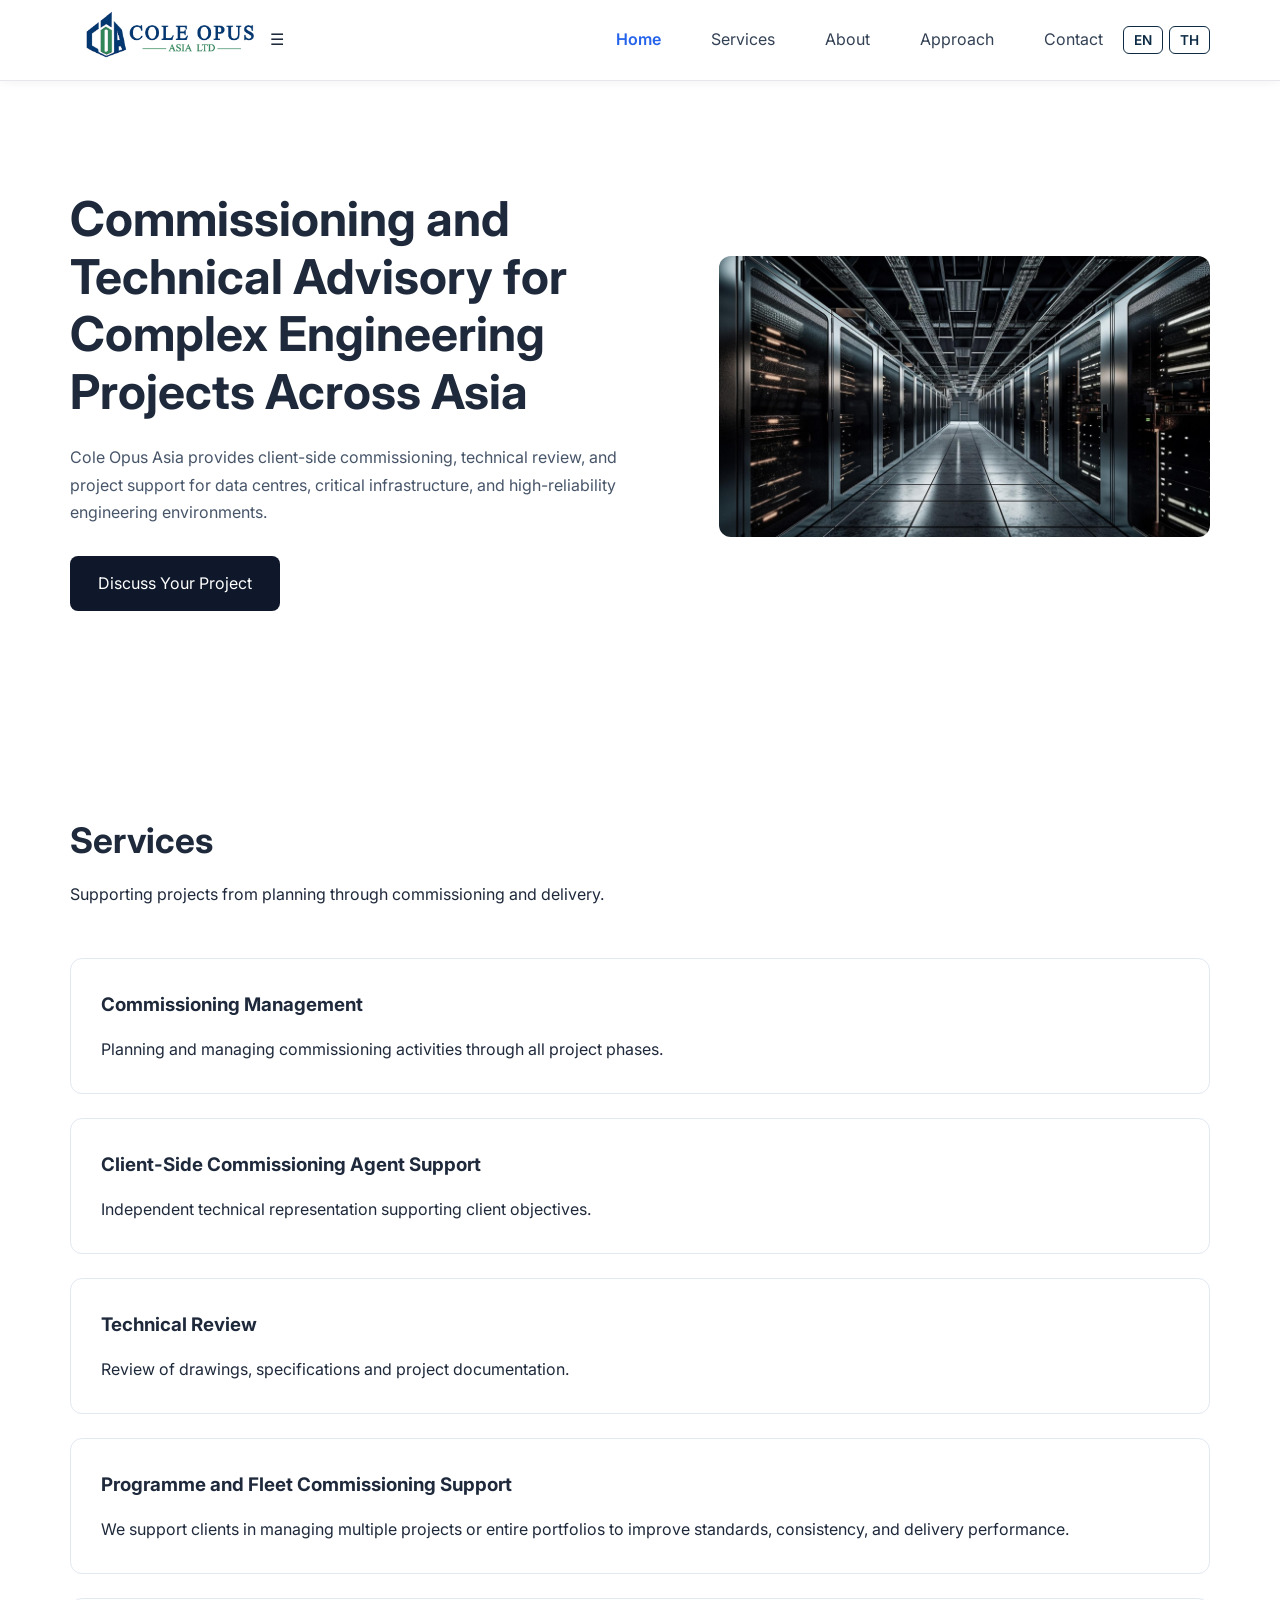
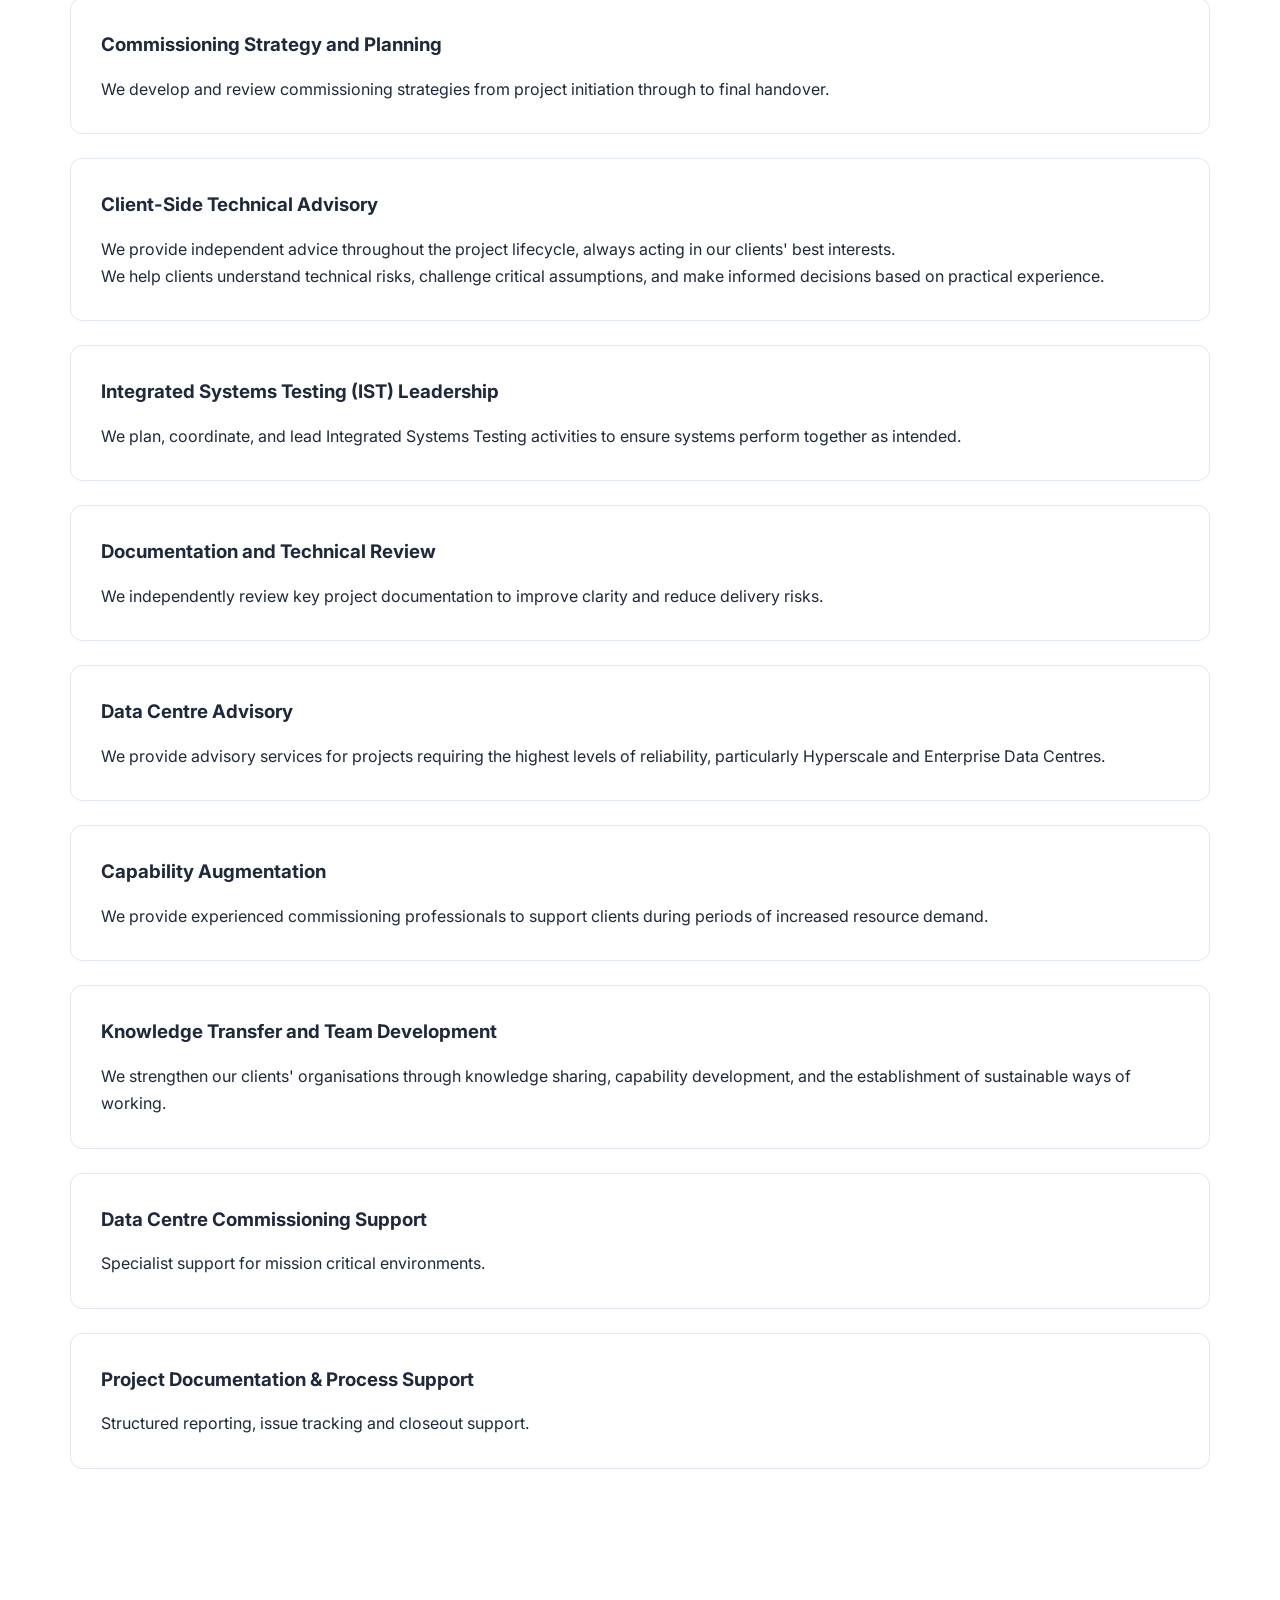
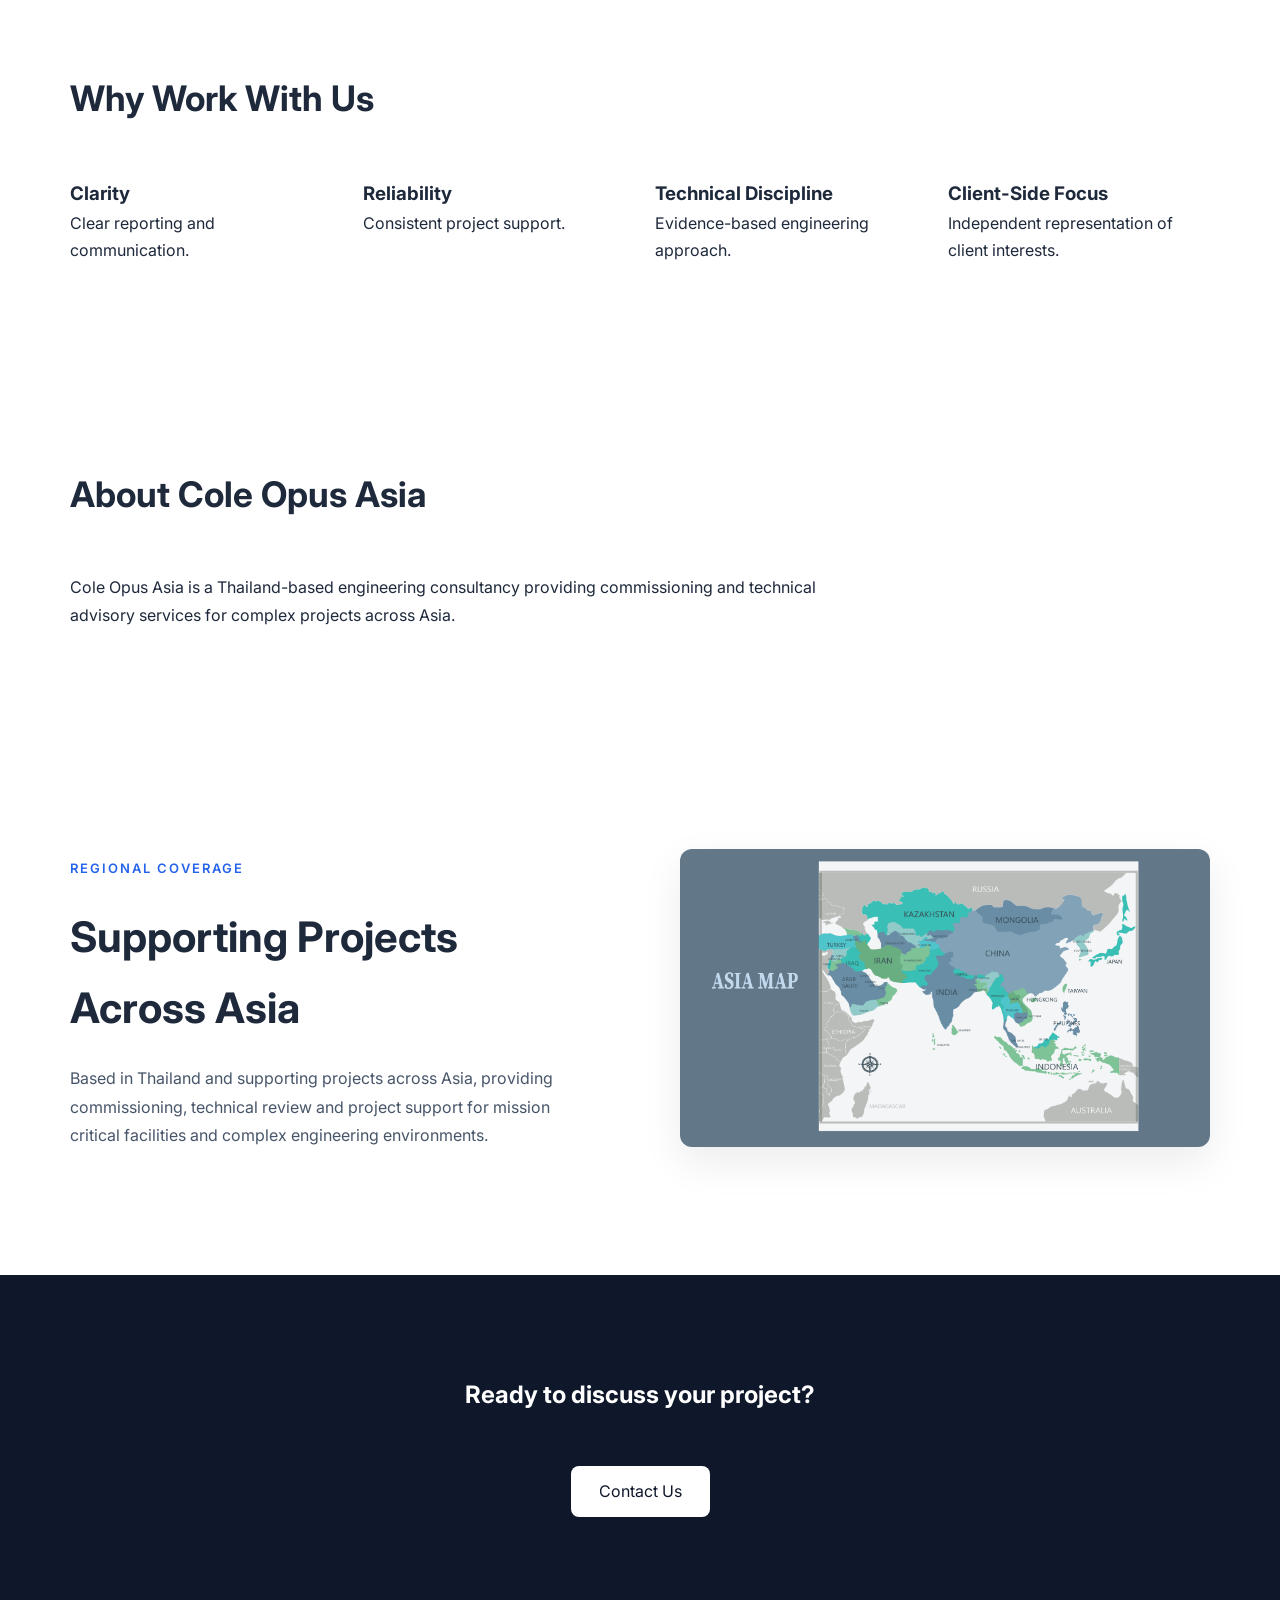
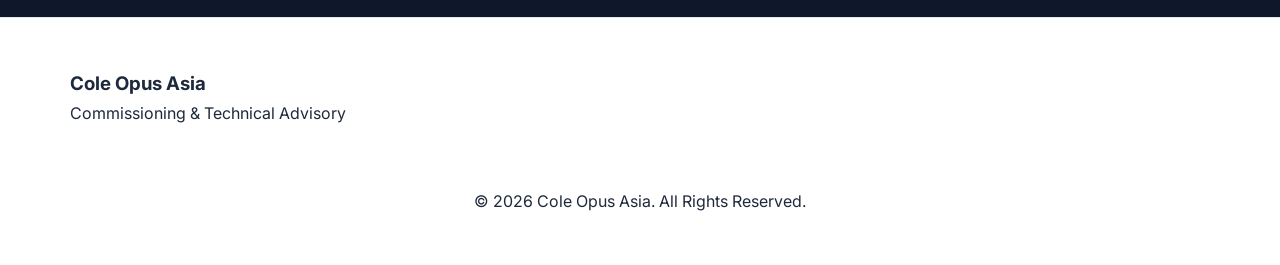
==== commit c1c8bb2d: "update website" ====
--- a/index.html
+++ b/index.html
@@ -26,7 +26,7 @@
              <div class="hamburger" onclick="toggleMenu()">
                   ☰
               </div>
-            <nav>
+            <nav id="nav-menu">
                 <a href="index.html"
                    class="active"
                    data-en="Home"
--- a/style.css
+++ b/style.css
@@ -1,250 +1,924 @@
-/* ================= RESET ================= */
-* {
-    margin: 0;
-    padding: 0;
-    box-sizing: border-box;
-}
-
-body {
-    font-family: 'Inter', 'Noto Sans Thai', sans-serif;
-    color: #1e293b;
-    line-height: 1.7;
-    background: #ffffff;
-    padding-top: 90px;
-    overflow-x: hidden;
-}
-
-/* ================= CONTAINER ================= */
-.container {
-    width: 90%;
-    max-width: 1140px;
-    margin: auto;
-}
-
-/* ================= GLOBAL MEDIA FIX ================= */
-img {
-    max-width: 100%;
-    height: auto;
-    display: block;
-}
-
-iframe {
-    max-width: 100%;
-    width: 100%;
-    height: 300px;
-    border: 0;
-}
-
-/* ================= HEADER ================= */
-header {
+*{
+    margin:0;
+    padding:0;
+    box-sizing:border-box;
+}
+
+body{
+    font-family:'Inter','Noto Sans Thai',sans-serif;
+    color:#1e293b;
+    line-height:1.7;
+    background:#ffffff;
+}
+
+.container{
+    width:90%;
+    max-width:1140px;
+    margin:auto;
+}
+header{
     position: fixed;
     top: 0;
     left: 0;
     width: 100%;
-    background: #fff;
+    background: #ffffff;
     z-index: 1000;
+    transition: transform 0.3s ease;
     box-shadow: 0 2px 10px rgba(0,0,0,0.05);
-    transition: transform 0.3s ease;
-}
-
-header.hide {
+}
+
+header.hide{
     transform: translateY(-100%);
 }
 
-.nav {
+body{
+    padding-top: 90px;
+}
+header{
+    position:sticky;
+    top:0;
+    background:#fff;
+    border-bottom:1px solid #e5e7eb;
+    z-index:100;
+}
+.nav{
     height: 80px;
     display: flex;
     justify-content: space-between;
     align-items: center;
 }
 
-.logo img {
-    height: 50px;
-    width: auto;
-    display: block;
-}
-
-nav {
+nav{
     display: flex;
     align-items: center;
-    gap: 25px;
-}
-
-nav a {
+    margin-left: auto;
+}
+
+nav a{
     text-decoration: none;
     color: #334155;
-    font-weight: 500;
-}
-
-/* ================= HERO ================= */
-.hero {
-    padding: 100px 0;
-}
-
-.hero-grid {
-    display: grid;
-    grid-template-columns: 1.2fr 1fr;
-    gap: 60px;
-    align-items: center;
-}
-
-.hero h1 {
-    font-size: 3rem;
-    line-height: 1.2;
-    margin-bottom: 24px;
-}
-
-.hero p {
-    color: #475569;
-    margin-bottom: 30px;
-}
-
-.hero-image img {
-    width: 100%;
-    border-radius: 12px;
-}
-
-/* ================= BUTTON ================= */
-.btn {
-    display: inline-block;
-    background: #0f172a;
-    color: white;
-    padding: 14px 28px;
-    border-radius: 8px;
-    text-decoration: none;
-}
-
-/* ================= SECTIONS ================= */
+    margin-left: 30px;
+}
+.nav{
+    height:80px;
+    display:flex;
+    justify-content:space-between;
+    align-items:center;
+}
+
+.logo{
+    font-weight:700;
+    letter-spacing:1px;
+}
+
+nav a{
+    text-decoration:none;
+    color:#334155;
+    margin-left:30px;
+}
+
+.hero{
+    padding:100px 0;
+}
+
+.hero-grid{
+    display:grid;
+    grid-template-columns:1.2fr 1fr;
+    gap:60px;
+    align-items:center;
+}
+
+.hero h1{
+    font-size:3rem;
+    line-height:1.2;
+    margin-bottom:24px;
+}
+
+.hero p{
+    margin-bottom:30px;
+    color:#475569;
+}
+
+.hero-image img{
+    width:100%;
+    border-radius:12px;
+}
+
+.btn{
+    display:inline-block;
+    background:#0f172a;
+    color:white;
+    padding:14px 28px;
+    text-decoration:none;
+    border-radius:8px;
+}
+
 .services,
 .approach,
-.about {
-    padding: 100px 0;
-}
-
-.section-title {
-    margin-bottom: 50px;
-}
-
-.section-title h2 {
-    font-size: 2.2rem;
-}
-
-/* ================= GRID SYSTEM ================= */
-.service-grid {
-    display: grid;
-    grid-template-columns: repeat(3, 1fr);
-    gap: 25px;
-}
-
-.approach-grid {
-    display: grid;
-    grid-template-columns: repeat(4, 1fr);
-    gap: 30px;
-}
-
-/* ================= CARD ================= */
-.card {
-    border: 1px solid #e2e8f0;
-    padding: 30px;
-    border-radius: 12px;
-}
-
-/* ================= CTA ================= */
-.contact-cta {
-    background: #0f172a;
-    color: #fff;
-    text-align: center;
-    padding: 100px 0;
-}
-
-/* ================= FOOTER ================= */
-footer {
-    padding: 50px 0;
-    border-top: 1px solid #e5e7eb;
-}
-
-/* ================= MOBILE RESPONSIVE ================= */
-@media (max-width: 768px) {
+.about{
+    padding:100px 0;
+}
+
+.section-title{
+    margin-bottom:50px;
+}
+
+.section-title h2{
+    font-size:2.2rem;
+    margin-bottom:10px;
+}
+
+.service-grid{
+    display:grid;
+    grid-template-columns:repeat(3,1fr);
+    gap:25px;
+}
+
+.card{
+    border:1px solid #e2e8f0;
+    padding:30px;
+    border-radius:12px;
+}
+
+.card h3{
+    margin-bottom:15px;
+}
+
+.approach-grid{
+    display:grid;
+    grid-template-columns:repeat(4,1fr);
+    gap:30px;
+}
+
+.about-text{
+    max-width:800px;
+}
+
+.contact-cta{
+    background:#0f172a;
+    color:white;
+    text-align:center;
+    padding:100px 0;
+}
+
+.contact-cta h2{
+    margin-bottom:30px;
+}
+
+.btn-light{
+    background:white;
+    color:#0f172a;
+    padding:14px 28px;
+    border-radius:8px;
+    text-decoration:none;
+}
+
+footer{
+    padding:50px 0;
+    border-top:1px solid #e5e7eb;
+}
+
+.footer-grid{
+    display:flex;
+    justify-content:space-between;
+}
+
+@media(max-width:768px){
 
     .hero-grid,
     .service-grid,
-    .approach-grid,
-    .about-grid,
-    .focus-grid,
-    .industry-grid,
-    .coverage-grid,
-    .client-grid {
-        grid-template-columns: 1fr !important;
-    }
-
-    nav {
-        display: none;
-    }
-
-    .hero h1 {
-        font-size: 2rem;
-    }
-
-    .service-grid {
-        grid-template-columns: 1fr !important;
-    }
-
-    .card {
-        padding: 20px;
-    }
-}
-/* ===== MOBILE LOGO CENTER FIX ===== */
-@media (max-width: 768px) {
-
-    .nav {
-        position: relative;
-        justify-content: center;
-    }
-
-    .logo {
-        position: absolute;
-        left: 50%;
-        transform: translateX(-50%);
-    }
-}
-.hamburger {
-    display: none;
-    font-size: 28px;
-    cursor: pointer;
-}
-
-/* Mobile */
-@media (max-width: 768px) {
-
-    .hamburger {
-        display: block;
-        position: absolute;
-        right: 20px;
-    }
-
-    nav {
+    .approach-grid{
+        grid-template-columns:1fr;
+    }
+
+    nav{
+        display:none;
+    }
+
+    .hero h1{
+        font-size:2rem;
+    }
+
+    .footer-grid{
+        flex-direction:column;
+        gap:20px;
+    }
+}
+
+@media(max-width: 768px){
+    nav{
+        display:none;
+    }
+    nav.active{
+        display:flex;
+        flex-direction: column;
         position: absolute;
         top: 80px;
         left: 0;
         width: 100%;
         background: white;
-        flex-direction: column;
-        display: none;
         padding: 20px;
-        box-shadow: 0 10px 20px rgba(0,0,0,0.1);
-    }
-
-    nav a {
-        margin: 10px 0;
-    }
-
-    nav.active {
-        display: flex;
-    }
-
-    .logo {
-        position: absolute;
-        left: 50%;
-        transform: translateX(-50%);
-    }
+    }
+}
+/* Header*/
+header{
+    position: fixed;
+    top: 0;
+    left: 0;
+    width: 100%;
+    background: #ffffff;
+    z-index: 1000;
+    transition: transform 0.3s ease;
+    box-shadow: 0 2px 10px rgba(0,0,0,0.05);
+}
+
+/*service page*/
+.page-hero{
+    background:#f8fafc;
+    padding:140px 0;
+    text-align:center;
+}
+
+.page-tag{
+    color:#2563eb;
+    font-size:13px;
+    font-weight:600;
+    letter-spacing:2px;
+}
+
+.page-hero h1{
+    font-size:54px;
+    margin:20px 0;
+}
+
+.page-hero p{
+    max-width:700px;
+    margin:auto;
+    color:#64748b;
+}
+
+.services-list{
+    padding:120px 0;
+}
+
+.service-block{
+    display:grid;
+    grid-template-columns:120px 1fr;
+    gap:40px;
+    padding:50px 0;
+    border-bottom:1px solid #e2e8f0;
+}
+
+.service-number{
+    font-size:48px;
+    font-weight:700;
+    color:#cbd5e1;
+}
+
+.service-content h2{
+    margin-bottom:15px;
+    font-size:30px;
+}
+
+.service-content p{
+    max-width:800px;
+    color:#475569;
+}
+
+.service-benefits{
+    background:#f8fafc;
+    padding:120px 0;
+}
+
+.service-grid{
+    display:grid;
+    grid-template-columns:1fr;
+    gap: 24px;
+    margin-top:40px;
+}
+
+.benefits-grid{
+    display:grid;
+    grid-template-columns:1fr;
+    gap:24px;
+    margin-top:40px;
+}
+
+.benefits-grid h3{
+    margin-bottom:10px;
+}
+
+.active{
+    color:#2563eb;
+    font-weight:600;
+}
+.service-list {
+    margin-top: 15px;
+    padding-left: 20px;
+    color: #475569;
+    line-height: 1.8;
+}
+
+.service-list li {
+    margin-bottom: 8px;
+}
+
+.service-content h4,
+.card h4 {
+    margin-top: 20px;
+    margin-bottom: 10px;
+    font-size: 16px;
+    font-weight: 600;
+}
+
+@media(max-width:768px){
+
+    .service-block{
+        grid-template-columns:1fr;
+    }
+
+    .benefits-grid{
+        grid-template-columns:1fr;
+    }
+
+    .page-hero h1{
+        font-size:36px;
+    }
+
+    .service-number{
+        font-size:32px;
+    }
+    .service-grid{
+        grid-template-columns:1fr;
+    }
+}
+
+@media (max-width: 768px) {
+    .service-grid {
+        grid-template-columns: 1fr;
+    }
+    }
+@media (max-width: 768px) {
+
+    .service-block{
+        grid-template-columns:1fr;
+    }
+
+    .benefits-grid{
+        grid-template-columns:1fr;
+    }
+
+    .page-hero h1{
+        font-size:36px;
+    }
+
+    .service-number{
+        font-size:32px;
+    }
+
+    .service-grid{
+        grid-template-columns:1fr;
+    }
+
+    .service-list{
+        padding-left:18px;
+        font-size:14px;
+        line-height:1.7;
+    }
+
+    .service-list li{
+        margin-bottom:6px;
+    }
+
+    .card h4,
+    .service-content h4{
+        font-size:15px;
+    }
+}
+
+
+/* Mission Statement */
+
+.mission{
+    padding: 100px 0;
+    background: #f8f9fa;
+}
+
+.mission-content{
+    max-width: 850px;
+    margin: 0 auto;
+}
+
+.mission-content p{
+    margin-bottom: 24px;
+    line-height: 1.9;
+    color: #444;
+    font-size: 1.05rem;
+}
+
+.mission blockquote{
+    margin-top: 50px;
+    padding: 40px;
+    border-left: 4px solid #0d2b45;
+    background: #ffffff;
+    font-size: 1.4rem;
+    line-height: 1.7;
+    font-weight: 500;
+    color: #0d2b45;
+}
+
+.mission blockquote strong{
+    display: block;
+    margin-top: 15px;
+    font-size: 1.6rem;
+    font-weight: 700;
+}
+
+/*about page*/
+
+.company-overview{
+    padding:120px 0;
+}
+
+.about-grid{
+    display:grid;
+    grid-template-columns:1fr 1fr;
+    gap:80px;
+    align-items:center;
+}
+
+.about-grid img{
+    width:100%;
+    border-radius:12px;
+}
+
+.about-grid h2{
+    font-size:42px;
+    margin-bottom:25px;
+}
+
+.about-grid p{
+    margin-bottom:20px;
+    color:#475569;
+}
+
+.focus-section{
+    padding:120px 0;
+    background:#f8fafc;
+}
+
+.focus-grid{
+    display:grid;
+    grid-template-columns:repeat(3,1fr);
+    gap:30px;
+    margin-top:60px;
+}
+
+.focus-card{
+    background:white;
+    padding:40px;
+    border:1px solid #e2e8f0;
+    border-radius:12px;
+}
+
+.focus-card h3{
+    margin-bottom:15px;
+}
+
+.industry-section{
+    padding:120px 0;
+}
+
+.industry-grid{
+    display:grid;
+    grid-template-columns:repeat(4,1fr);
+    gap:20px;
+    margin-top:60px;
+}
+
+.industry-item{
+    border:1px solid #e2e8f0;
+    padding:35px;
+    text-align:center;
+    border-radius:12px;
+    font-weight:600;
+}
+
+.philosophy{
+    padding:120px 0;
+    background:#f8fafc;
+}
+
+.philosophy-box{
+    max-width:800px;
+    margin:auto;
+    text-align:center;
+}
+
+.philosophy-box p{
+    font-size:28px;
+    margin-bottom:25px;
+    color:#0f172a;
+    font-weight:500;
+}
+
+@media(max-width:768px){
+
+    .about-grid,
+    .focus-grid,
+    .industry-grid{
+        grid-template-columns:1fr;
+    }
+
+    .about-grid h2{
+        font-size:32px;
+    }
+
+    .philosophy-box p{
+        font-size:22px;
+    }
+
+}
+.coverage{
+    padding:120px 0;
+    background:#ffffff;
+}
+
+.coverage-grid{
+    display:grid;
+    grid-template-columns:1fr 1fr;
+    gap:80px;
+    align-items:center;
+}
+
+.coverage-content h2{
+    font-size:42px;
+    margin:20px 0;
+}
+
+.coverage-content p{
+    color:#475569;
+    line-height:1.8;
+}
+
+.coverage-image img{
+    width:100%;
+    border-radius:12px;
+    box-shadow:0 15px 40px rgba(0,0,0,0.08);
+}
+
+.section-tag{
+    color:#2563eb;
+    font-size:13px;
+    font-weight:600;
+    letter-spacing:2px;
+}
+
+@media(max-width:768px){
+
+    .coverage-grid{
+        grid-template-columns:1fr;
+    }
+
+    .coverage-content h2{
+        font-size:32px;
+    }
+
+}
+
+/* About Page */
+.page-hero{
+    padding: 120px 20px 80px;
+    text-align: center;
+}
+.page-hero p{
+    max-width: 700px;
+    margin: 20px auto 0;
+}
+.content-width{
+    max-width: 850px;
+    margin: 0 auto;
+}
+.about-story,
+.mission{
+    padding: 100px 20px;
+}
+.content-width p{
+    margin-bottom: 24px;
+    line-height: 1.9;
+}
+.mission{
+    background: #f8f9fa;
+}
+.mission blockquote{
+    margin-top: 50px;
+    padding: 40px;
+    border-left: 4px solid #0d2b45;
+    background: #ffffff;
+    line-height: 1.8;
+    font-size: 1.4rem;
+    color: #0d2b45;
+}
+.mission blockquote strong{
+    display: block;
+    margin-top: 15px;
+    font-size: 1.6rem;
+}
+
+/* Approach Page */
+.approach-principles,
+.process-section,
+.client-focus,
+.approach-quote,
+.cta{
+    padding:100px 20px;
+}
+.principles-grid{
+    display:grid;
+    grid-template-columns:repeat(auto-fit,minmax(240px,1fr));
+    gap:30px;
+    margin-top:50px;
+}
+.principle-card{
+    background:#ffffff;
+    padding:35px;
+    border-radius:12px;
+    box-shadow:0 8px 24px rgba(0,0,0,0.05);
+}
+.principle-card h3{
+    margin-bottom:15px;
+}
+.timeline{
+    display:grid;
+    grid-template-columns:repeat(auto-fit,minmax(220px,1fr));
+    gap:30px;
+    margin-top:50px;
+}
+.timeline-item{
+    background:#ffffff;
+    padding:35px;
+    border-radius:12px;
+    box-shadow:0 8px 24px rgba(0,0,0,0.05);
+}
+.step-number{
+    width:50px;
+    height:50px;
+    border-radius:50%;
+    background:#0d2b45;
+    color:#ffffff;
+    display:flex;
+    align-items:center;
+    justify-content:center;
+    font-weight:700;
+    margin-bottom:20px;
+}
+.client-grid{
+    display:grid;
+    grid-template-columns:1fr 1fr;
+    gap:50px;
+    align-items:center;
+}
+.client-grid img{
+    width:100%;
+    border-radius:12px;
+}
+.approach-quote{
+    text-align:center;
+    background:#f8f9fa;
+    padding:80px 20px;
+}
+.approach-quote blockquote{
+    max-width:800px;
+    margin:auto;
+    font-size:1.5rem;
+    line-height:1.8;
+    color:#0d2b45;
+}
+.approach-quote strong{
+    display:block;
+    width:auto;
+}
+.cta{
+    text-align:center;
+    padding:100px 20px;
+}
+.cta p{
+    max-width:600px;
+    margin:15px auto;
+    line-height: 1.7;
+}
+.cta .btn{
+    display :inline-block;
+    padding:12px 28px;
+    margin-top:15px;
+    font-size:1rem;
+    
+}
+
+@media (max-width:768px){
+    .client-grid{
+        grid-template-columns:1fr;
+    }
+    .approach-quote blockquote{
+        font-size:1.2rem;
+    }
+    .approach-quote strong{
+        font-size:1.4rem;
+    }
+}
+.contact-cta .btn-light{
+    display: inline-block;
+    width: auto;
+    padding: 12px 28px;
+    margin-top: 20px;
+}
+
+.contact-cta p{
+    margin-bottom: 20px;
+}
+
+/* Contact Page */
+.contact-section,
+.contact-cta-simple,
+.contact-quote{
+    padding:100px 20px;
+}
+.contact-grid{
+    display:grid;
+    grid-template-columns:1fr 1fr;
+    gap:50px;
+}
+.contact-form-card{
+    background:#ffffff;
+    padding:40px;
+    border-radius:12px;
+    box-shadow:0 8px 24px rgba(0,0,0,0.05);
+}
+.contact-item{
+    margin-bottom:30px;
+}
+.form-group{
+    margin-bottom:20px;
+}
+.form-group label{
+    display:block;
+    margin-bottom:8px;
+    font-weight:600;
+}
+.form-group input,
+.form-group textarea{
+    width:100%;
+    padding:14px;
+    border:1px solid #dcdcdc;
+    border-radius:8px;
+    font-family:inherit;
+    font-size:1rem;
+}
+.contact-quote{
+    text-align:center;
+    background:#f8f9fa;
+}
+.contact-quote blockquote{
+    max-width:800px;
+    margin:auto;
+    font-size:1.4rem;
+    line-height:1.8;
+    color:#0d2b45;
+}
+.contact-quote strong{
+    display:block;
+    margin-top:15px;
+    font-size:1.7rem;
+}
+.footer-bottom{
+    text-align:center;
+    margin-top:40px;
+    padding-top:20px;
+    border-top:1px solid rgba(255,255,255,0.15);
+}
+@media (max-width:768px){
+    .contact-grid{
+        grid-template-columns:1fr;
+    }
+    .contact-form-card{
+        padding:30px;
+    }
+}
+
+/* Primary Button */
+.btn-primary{
+    display:inline-flex;
+    align-items:center;
+    justify-content:center;
+    gap:10px;
+    width:100%;
+    padding:16px 28px;
+    background:#0D2B45;
+    color:#ffffff;
+    border:none;
+    border-radius:8px;
+    font-family:inherit;
+    font-size:1rem;
+    font-weight:600;
+    cursor:pointer;
+    text-decoration:none;
+    transition:
+        background 0.3s ease,
+        transform 0.2s ease,
+        box-shadow 0.3s ease;
+}
+.btn-primary:hover{
+    background:#153B5C;
+    transform:translateY(-2px);
+    box-shadow:0 8px 20px rgba(13,43,69,0.20);
+}
+.btn-primary:active{
+    transform:translateY(0);
+    box-shadow:none;
+}
+.btn-primary:focus{
+    outline:none;
+    box-shadow:0 0 0 4px rgba(13,43,69,0.20);
+}
+.btn-primary:disabled{
+    background:#9AA5B1;
+    cursor:not-allowed;
+    box-shadow:none;
+}
+
+/* Language Switcher */
+.language-switcher{
+    display:flex;
+    align-items:center;
+    gap:8px;
+    margin-left:20px;
+}
+.language-switcher button{
+    background:transparent;
+    border:1px solid #0D2B45;
+    color:#0D2B45;
+    padding:6px 12px;
+    border-radius:6px;
+    font-family:inherit;
+    font-size:0.85rem;
+    font-weight:600;
+    cursor:pointer;
+    transition:
+        background 0.3s ease,
+        color 0.3s ease;
+}
+.language-switcher button:hover{
+    background:#0D2B45;
+    color:#ffffff;
+}
+/* Logo */
+.logo-img{
+    width:200px;
+    max-width:100%;
+    height:auto;
+}
+/* Mobile */
+@media (max-width:768px){
+    .nav{
+        flex-direction:column;
+        gap:20px;
+    }
+    nav{
+        flex-wrap:wrap;
+        justify-content:center;
+    }
+    .language-switcher{
+        margin-left:0;
+        margin-top:10px;
+    }
+}
+
+.language-switcher {
+    display: flex;
+    flex-direction: row;
+    align-items: center;
+    gap: 6px;
+    white-space: nowrap;
+}
+
+.language-switcher button {
+    display: inline-block;
+}
+
+nav {
+    display: flex;
+    align-items: center;
+    gap: 20px;
+}
+
+.language-switcher {
+    display: flex;
+    gap: 6px;
+    margin-left: auto; /* ดันไปขวาสุด */
+}
+
+.language-switcher button {
+    padding: 5px 10px;
+    cursor: pointer;
+    white-space: nowrap;
 }
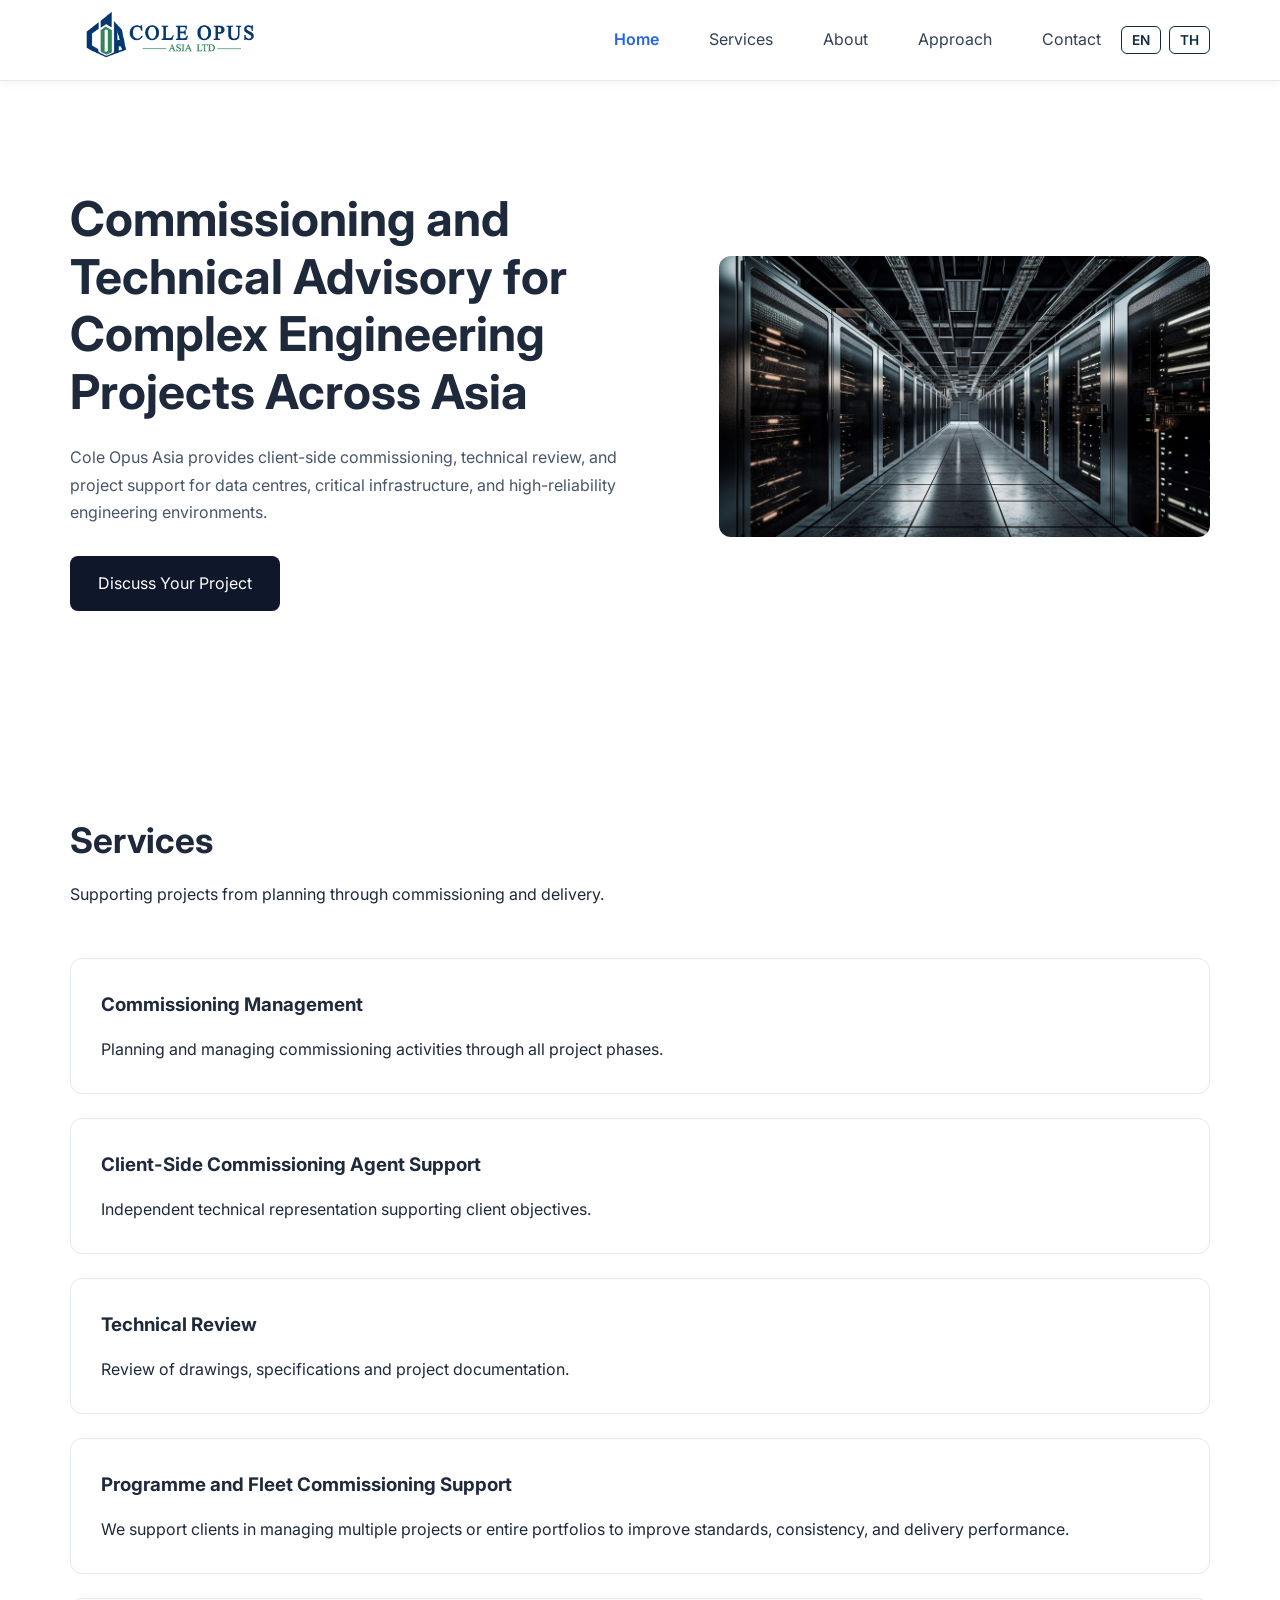
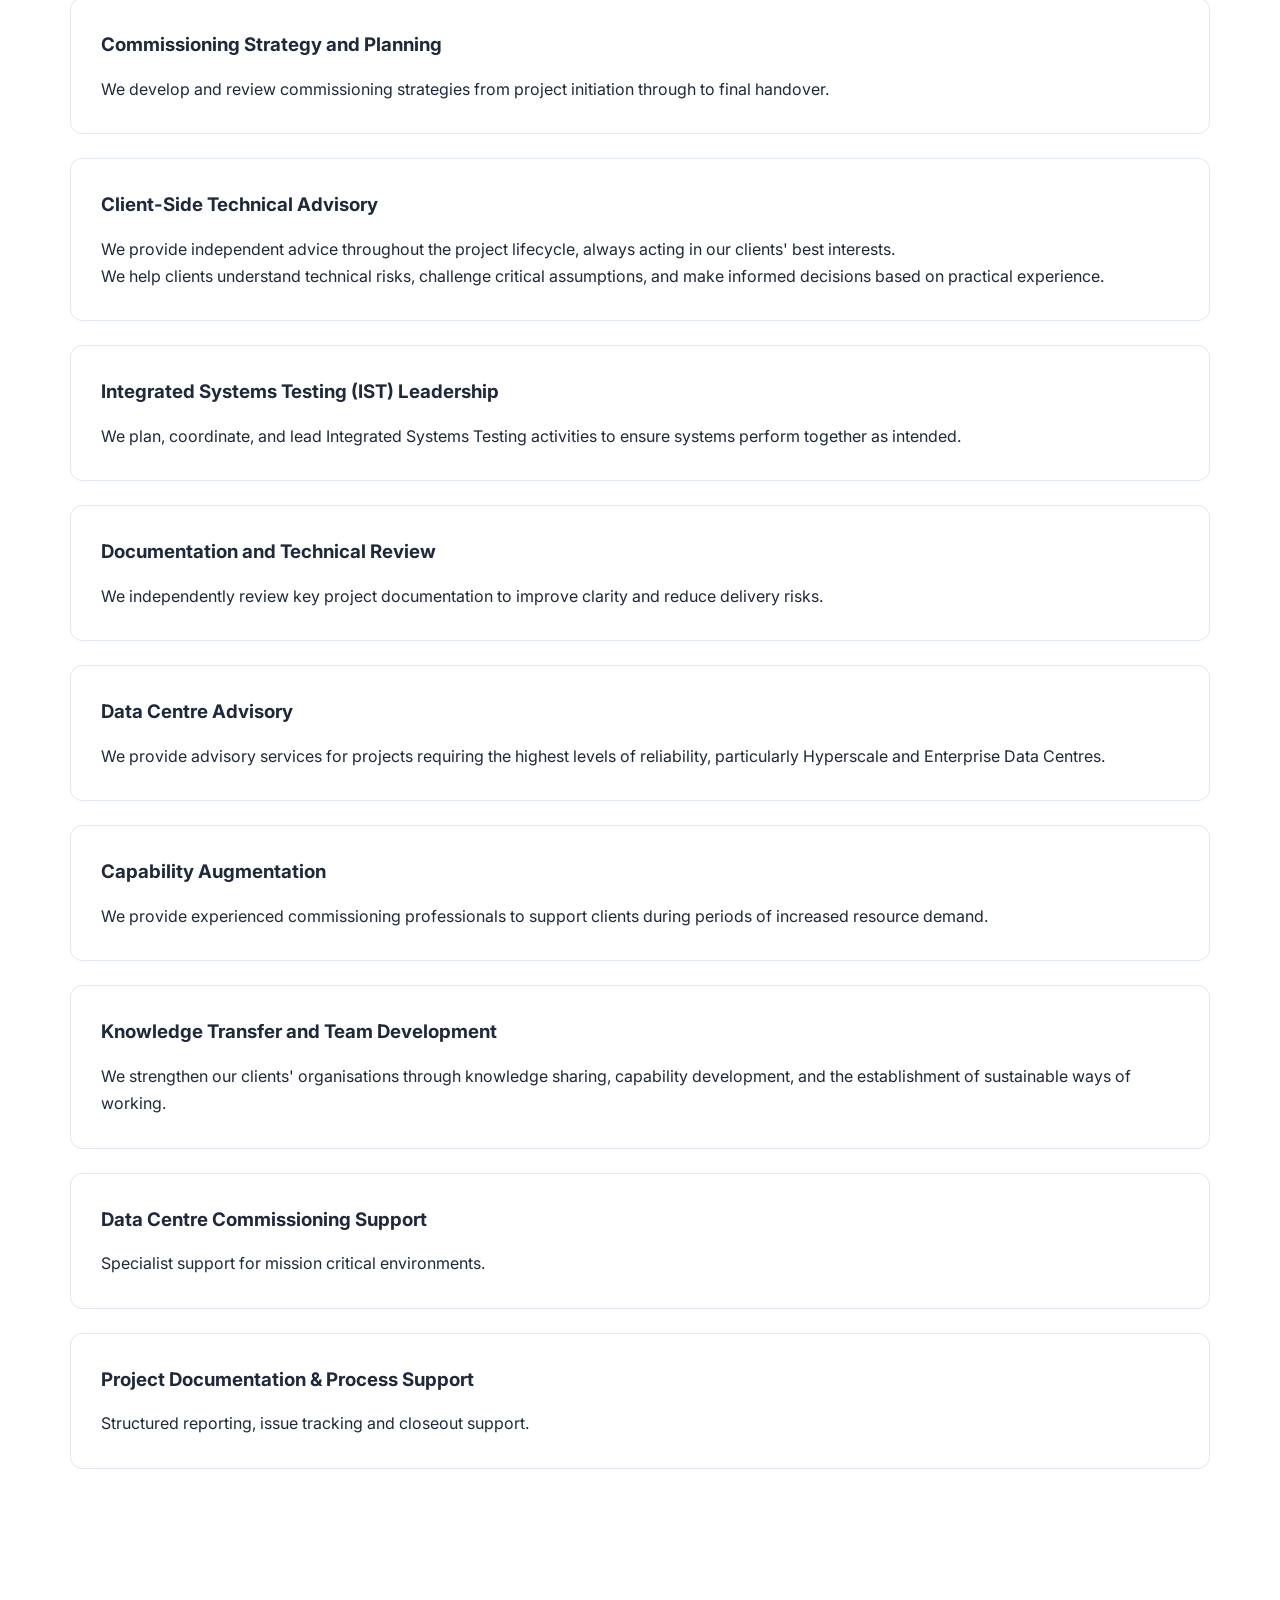
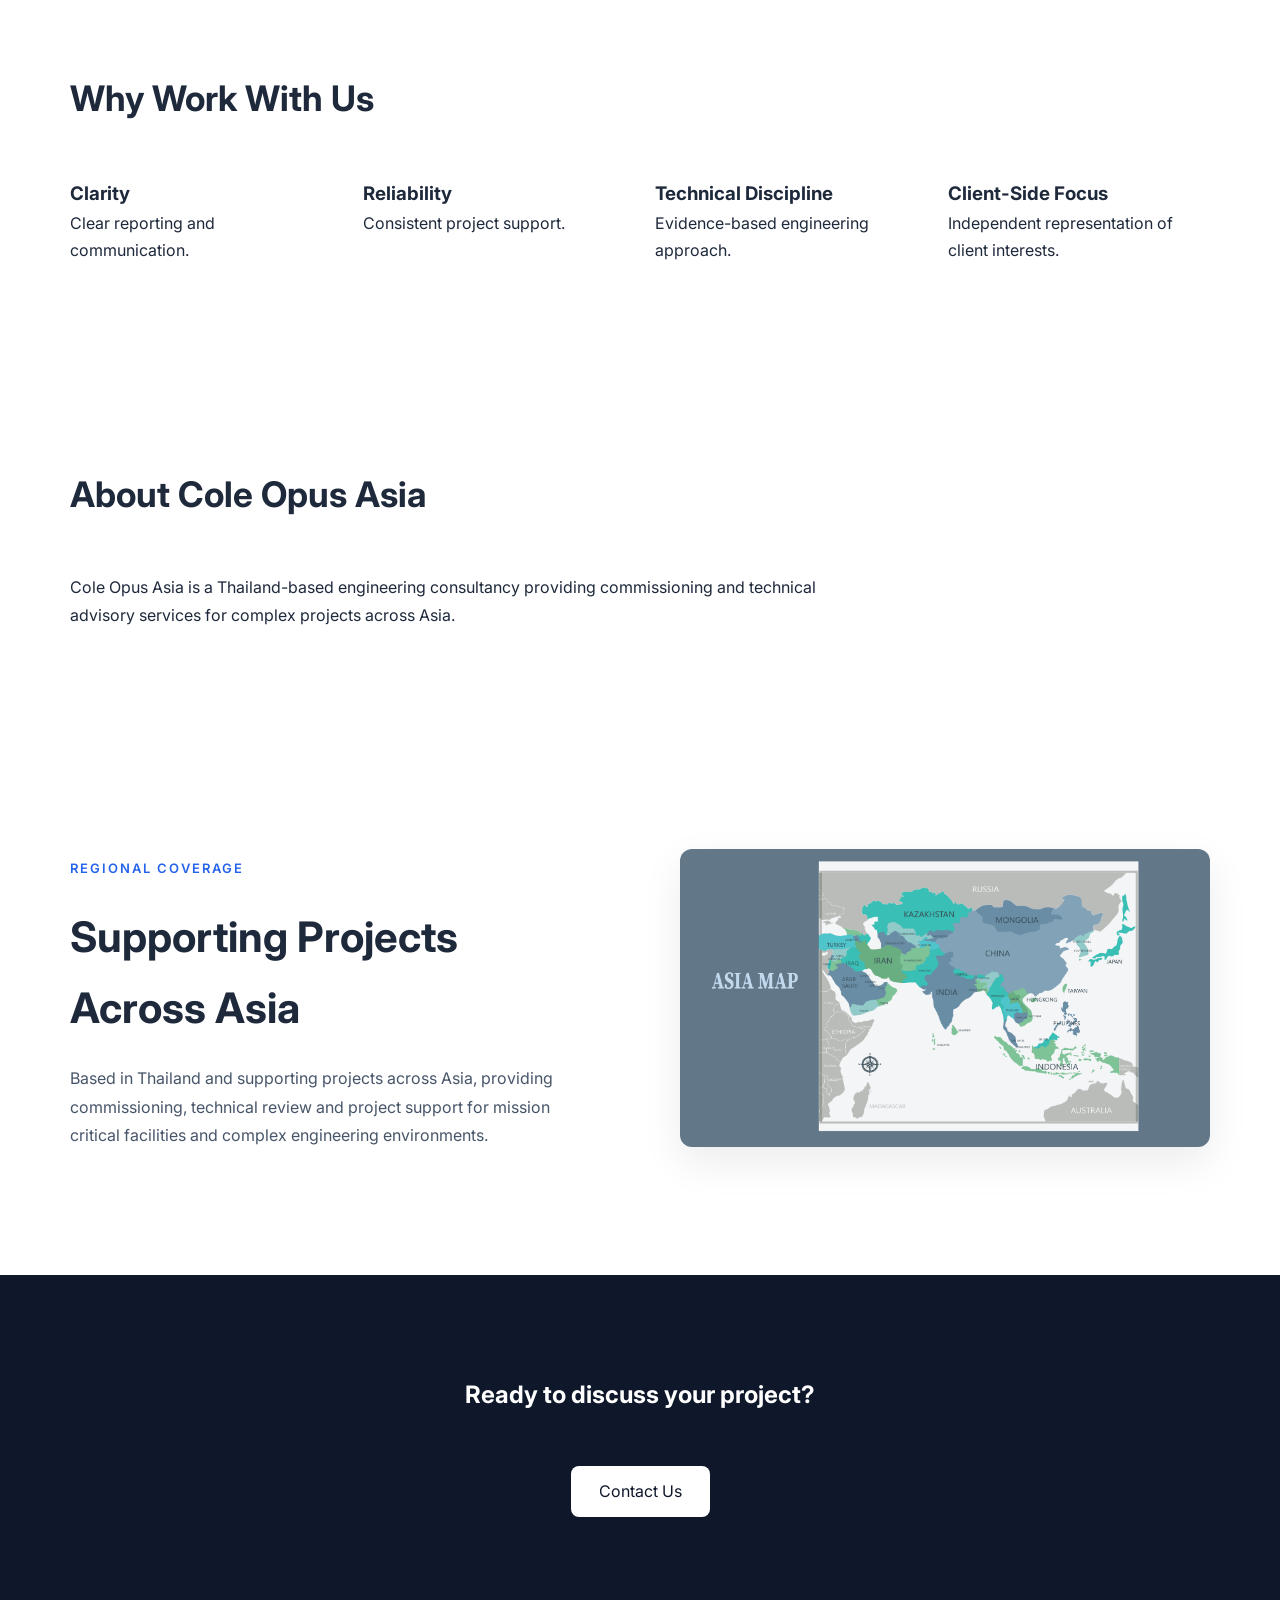
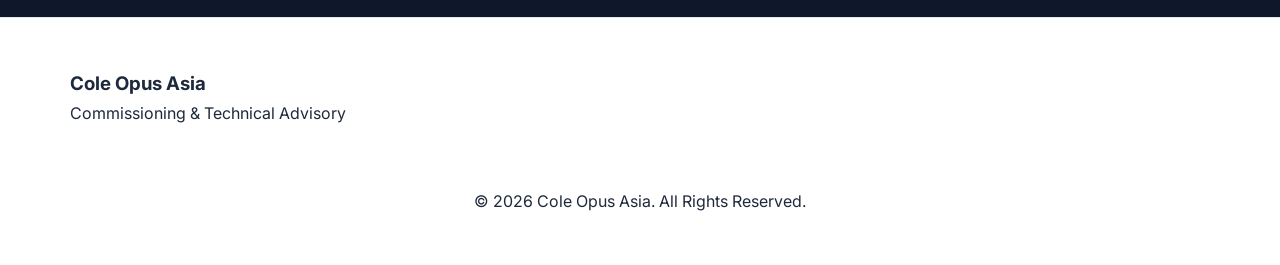
==== commit ebea008e: "move language script toscript.js" ====
--- a/index.html
+++ b/index.html
@@ -23,9 +23,7 @@
                          class="logo-img">
                 </a>
             </div>
-             <div class="hamburger" onclick="toggleMenu()">
-                  ☰
-              </div>
+              <div class="hamburger" onclick="toggleMenu()">☰</div>
             <nav id="nav-menu">
                 <a href="index.html"
                    class="active"
@@ -419,22 +417,6 @@
             </p>
         </div>
     </footer>
-    <script>
-function setLanguage(lang){
-    document.documentElement.lang = lang;
-    document.querySelectorAll("[data-en]").forEach(element => {
-        if(element.dataset[lang]){
-            element.textContent = element.dataset[lang];
-        }
-    });
-    localStorage.setItem("language", lang);
-}
-document.addEventListener("DOMContentLoaded", function(){
-    const savedLanguage =
-        localStorage.getItem("language") || "en";
-    setLanguage(savedLanguage);
-});
-</script>
 <script src="script.js"></script>
 </body>
 </html>
--- a/style.css
+++ b/style.css
@@ -35,7 +35,7 @@
     padding-top: 90px;
 }
 header{
-    position:sticky;
+    position:fixed;
     top:0;
     background:#fff;
     border-bottom:1px solid #e5e7eb;
@@ -48,17 +48,6 @@
     align-items: center;
 }
 
-nav{
-    display: flex;
-    align-items: center;
-    margin-left: auto;
-}
-
-nav a{
-    text-decoration: none;
-    color: #334155;
-    margin-left: 30px;
-}
 .nav{
     height:80px;
     display:flex;
@@ -205,33 +194,6 @@
     }
 }
 
-@media(max-width: 768px){
-    nav{
-        display:none;
-    }
-    nav.active{
-        display:flex;
-        flex-direction: column;
-        position: absolute;
-        top: 80px;
-        left: 0;
-        width: 100%;
-        background: white;
-        padding: 20px;
-    }
-}
-/* Header*/
-header{
-    position: fixed;
-    top: 0;
-    left: 0;
-    width: 100%;
-    background: #ffffff;
-    z-index: 1000;
-    transition: transform 0.3s ease;
-    box-shadow: 0 2px 10px rgba(0,0,0,0.05);
-}
-
 /*service page*/
 .page-hero{
     background:#f8fafc;
@@ -353,11 +315,6 @@
     }
 }
 
-@media (max-width: 768px) {
-    .service-grid {
-        grid-template-columns: 1fr;
-    }
-    }
 @media (max-width: 768px) {
 
     .service-block{
@@ -921,4 +878,78 @@
     padding: 5px 10px;
     cursor: pointer;
     white-space: nowrap;
+}
+
+/* ===== FINAL MOBILE MENU FIX ===== */
+
+.hamburger{
+    display:none;
+}
+
+@media (max-width:768px){
+
+    .nav{
+        position:relative;
+        justify-content:center;
+        height:80px;
+    }
+
+    .logo{
+        position:absolute;
+        left:50%;
+        transform:translateX(-50%);
+    }
+
+    .logo img{
+        height:50px;
+        width:auto;
+    }
+
+    .hamburger{
+        display:block;
+        position:absolute;
+        right:0;
+        top:50%;
+        transform:translateY(-50%);
+        font-size:30px;
+        cursor:pointer;
+        z-index:1001;
+    }
+
+    #nav-menu{
+        display:none !important;
+    }
+
+    #nav-menu.active{
+        display:flex !important;
+        flex-direction:column;
+        position:absolute;
+        top:80px;
+        left:0;
+        width:100%;
+        background:#fff;
+        padding:20px;
+        box-shadow:0 10px 20px rgba(0,0,0,.08);
+        z-index:1000;
+    }
+
+    #nav-menu a{
+        margin:10px 0;
+    }
+
+    .language-switcher{
+        margin-top:15px;
+        margin-left:0;
+    }
+    
+}
+.language-switcher{
+    display:flex;
+    gap:8px;
+    z-index:2000;
+    position:relative;
+}
+
+.language-switcher button{
+    cursor:pointer;
 }
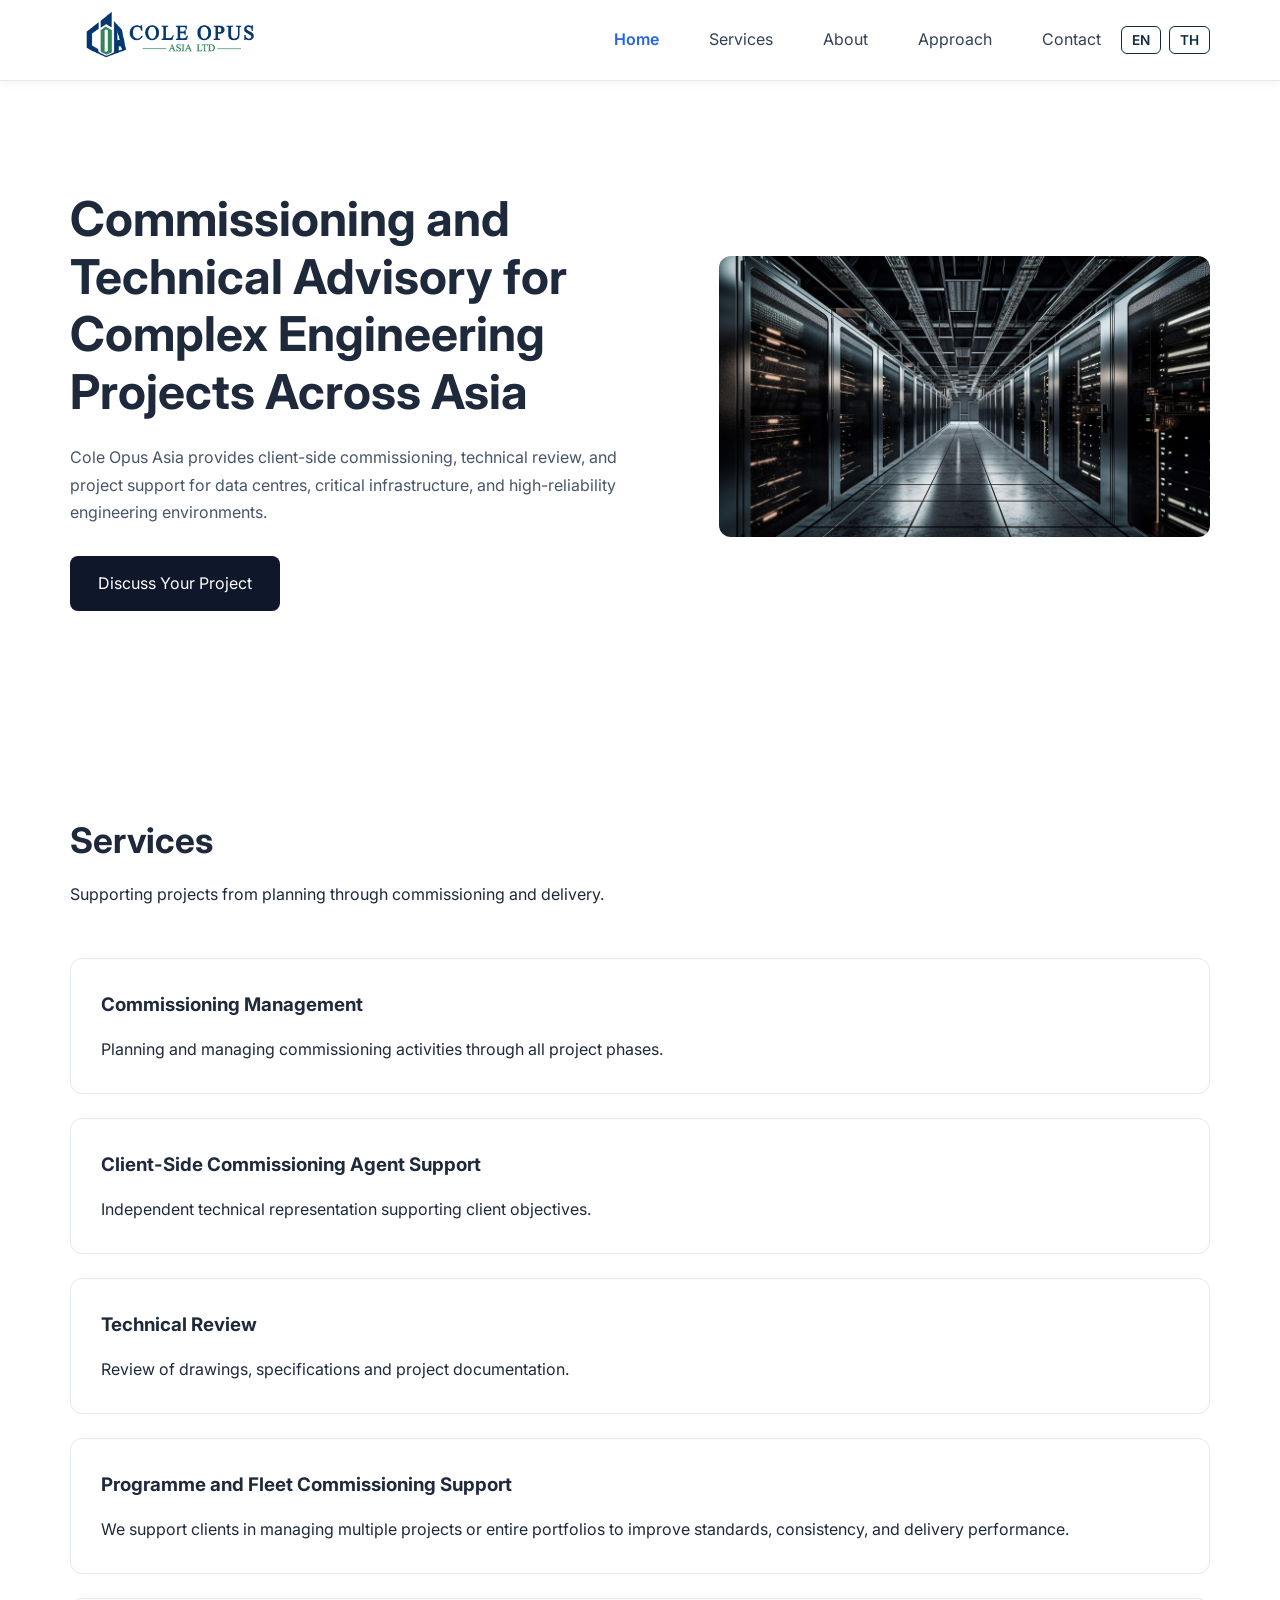
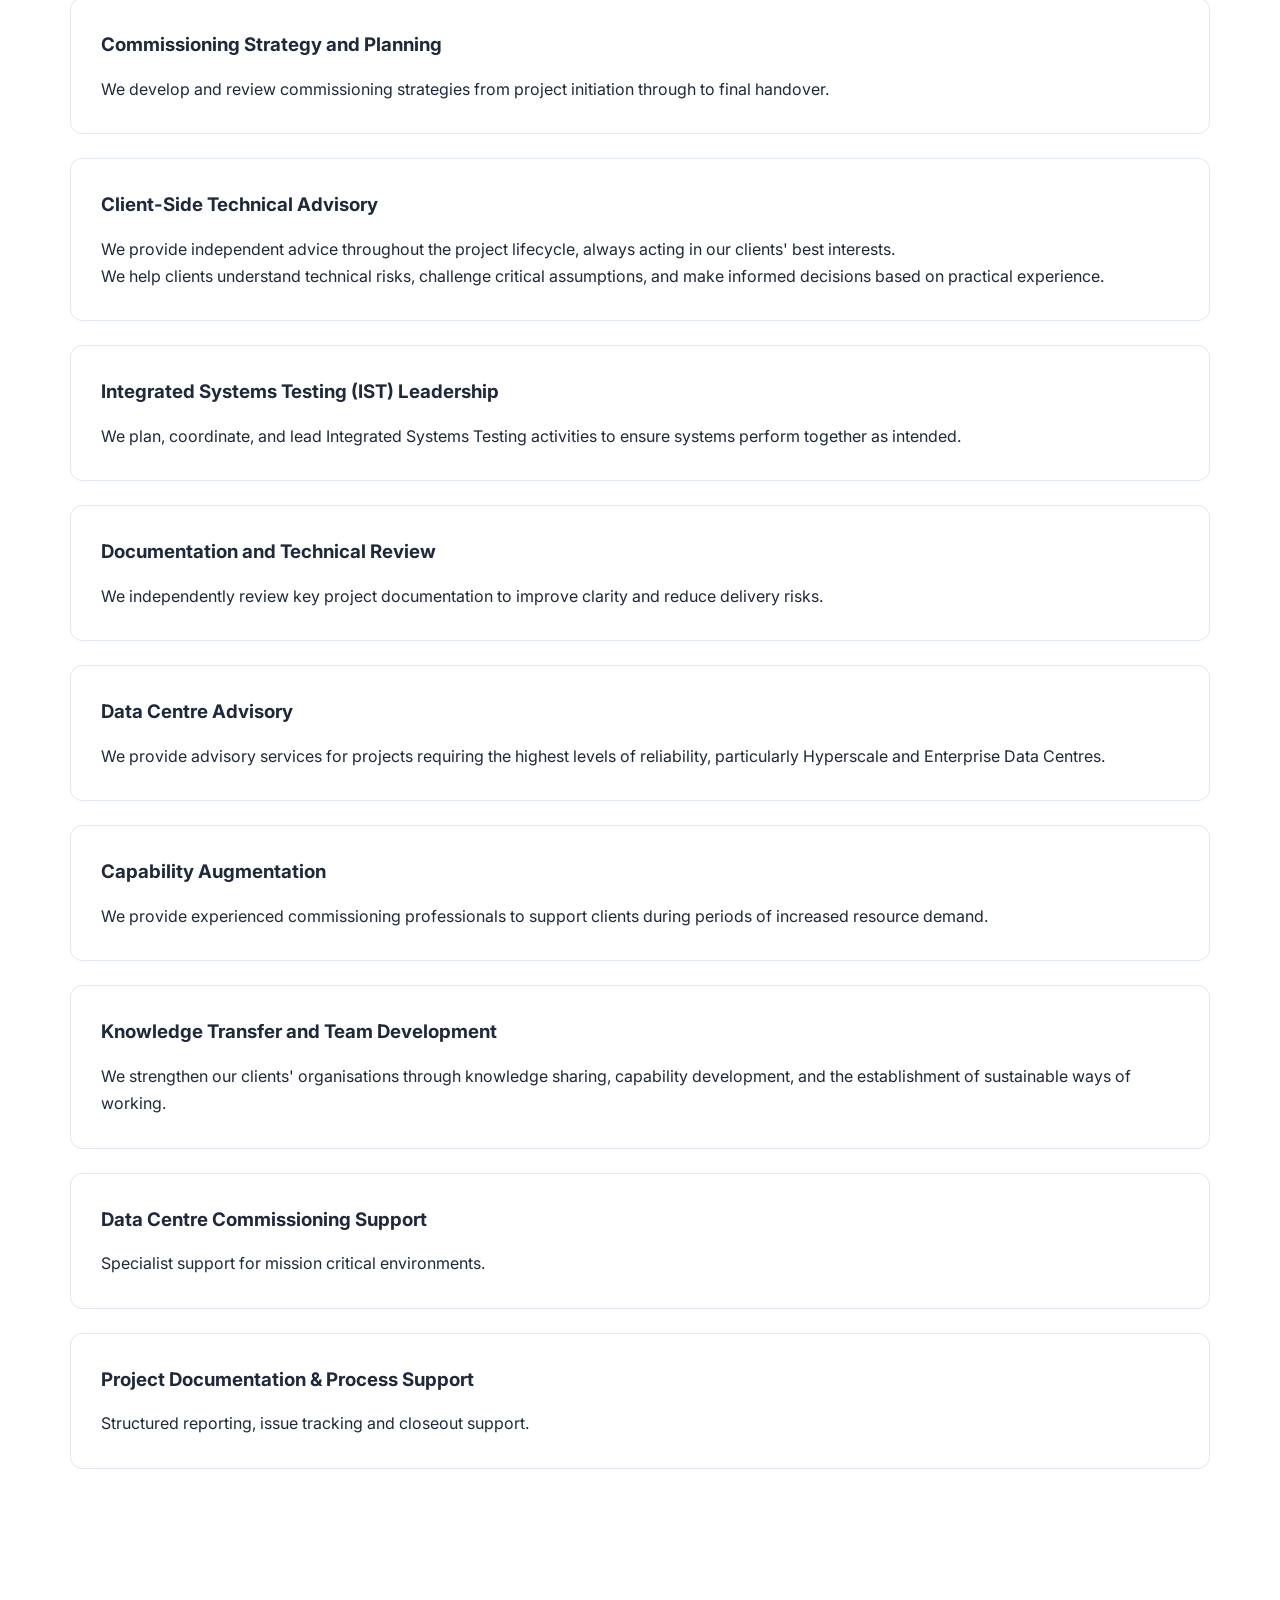
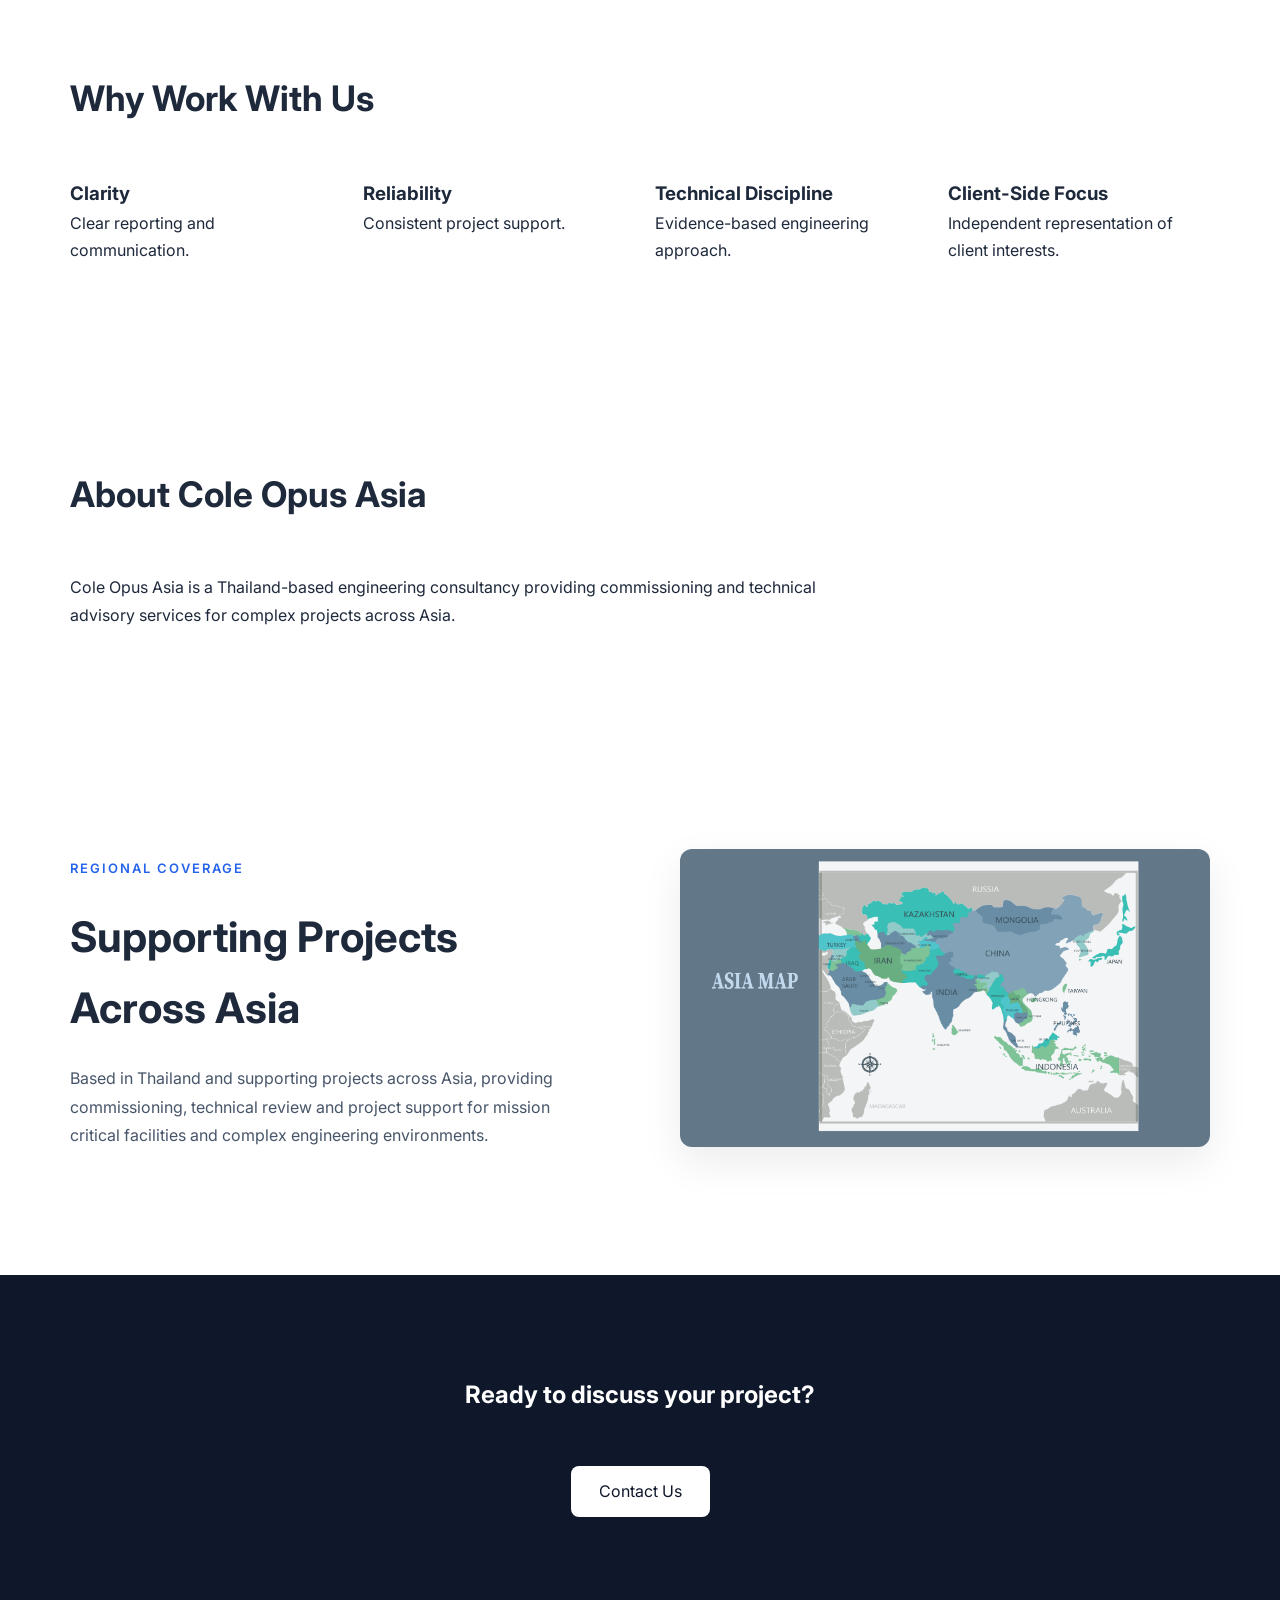
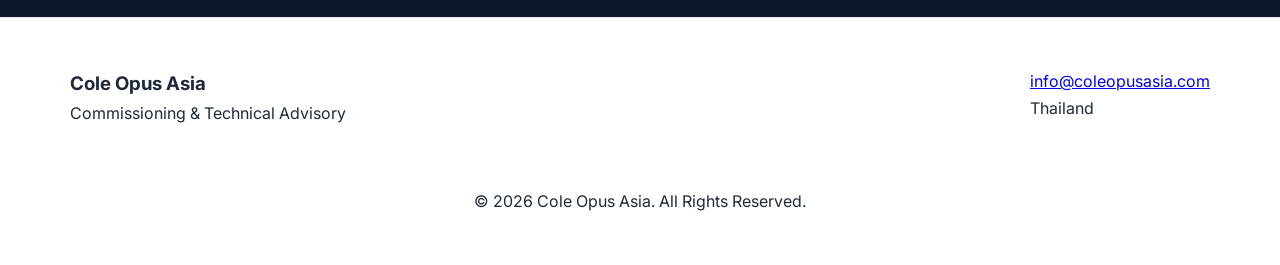
==== commit bbf5a84e: "update" ====
--- a/index.html
+++ b/index.html
@@ -410,6 +410,18 @@
                     Commissioning & Technical Advisory
                 </p>
             </div>
+            <div>
+                <p>
+                    <a href="mailto:info@coleopusasia.com">
+                        info@coleopusasia.com
+                    </a>
+                </p>
+                <p
+                    data-en="Thailand"
+                    data-th="ประเทศไทย">
+                    Thailand
+                </p>
+            </div>
         </div>
         <div class="footer-bottom">
             <p>
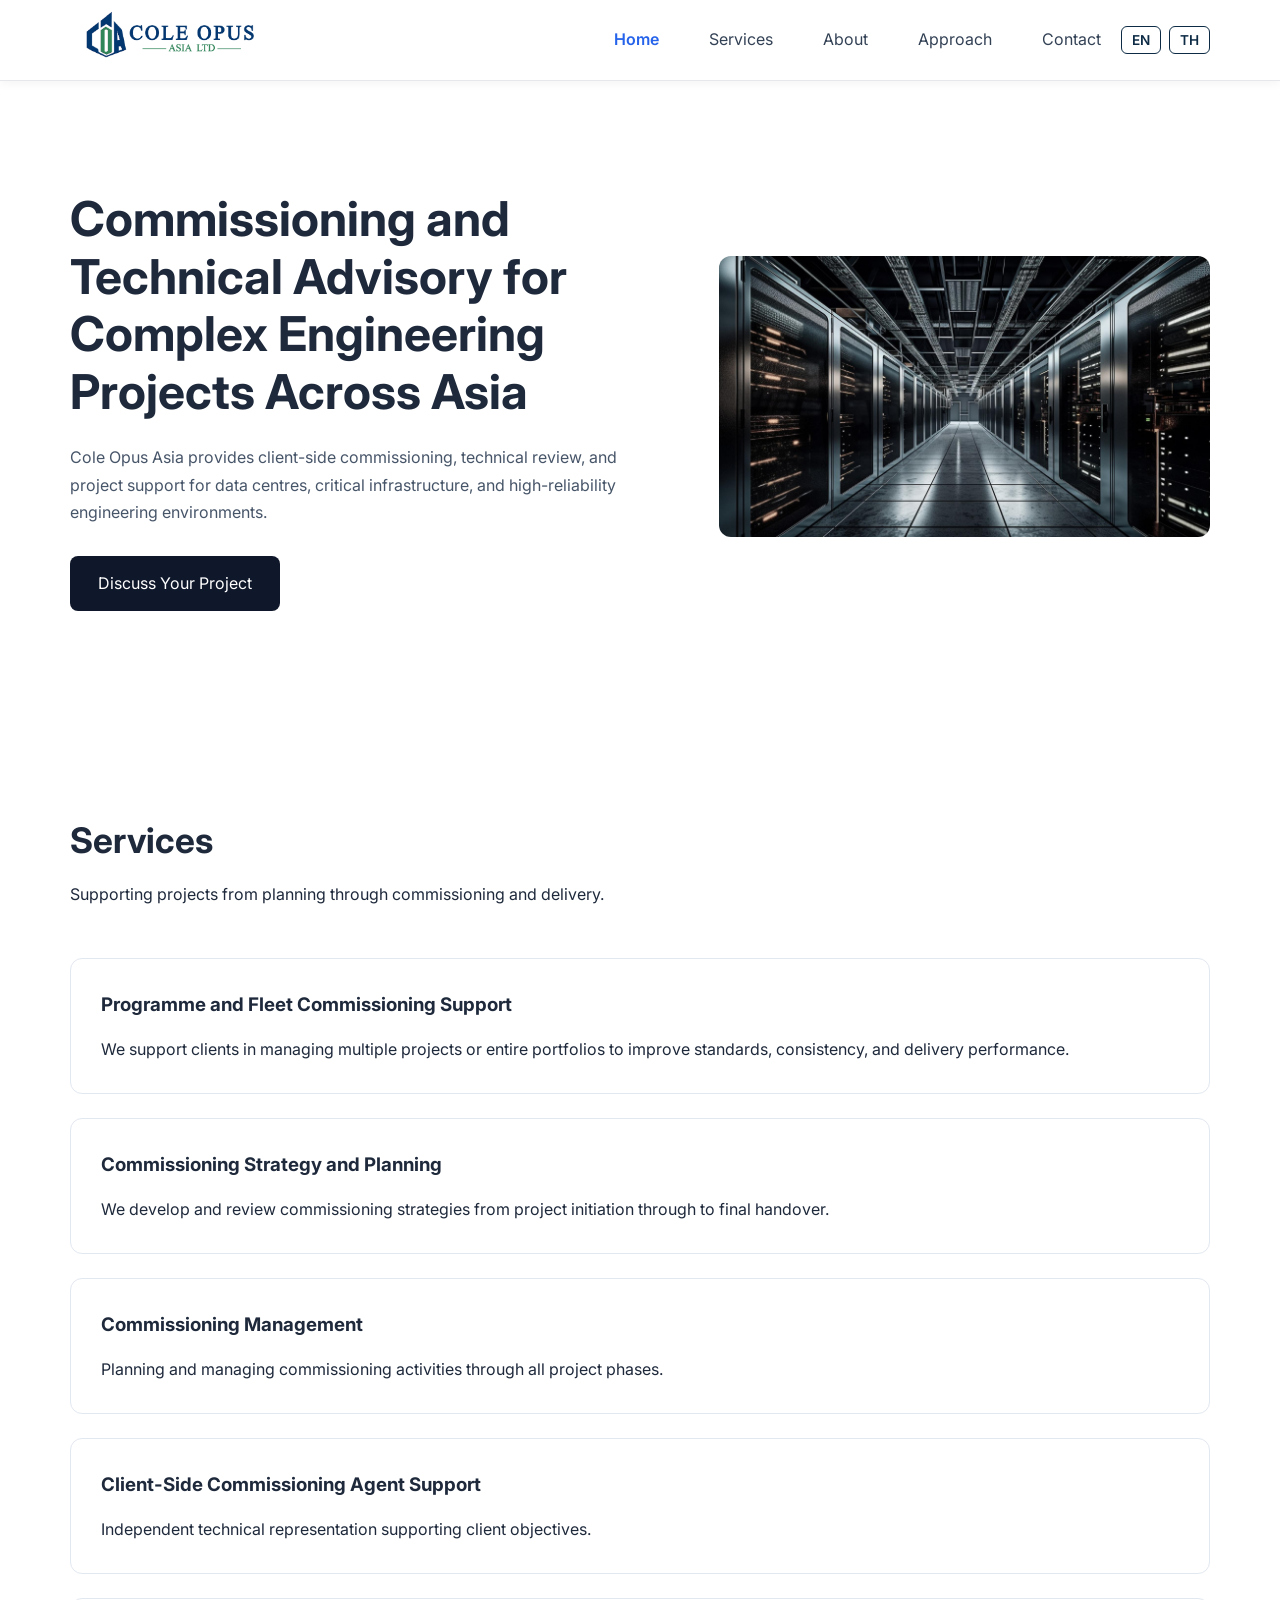
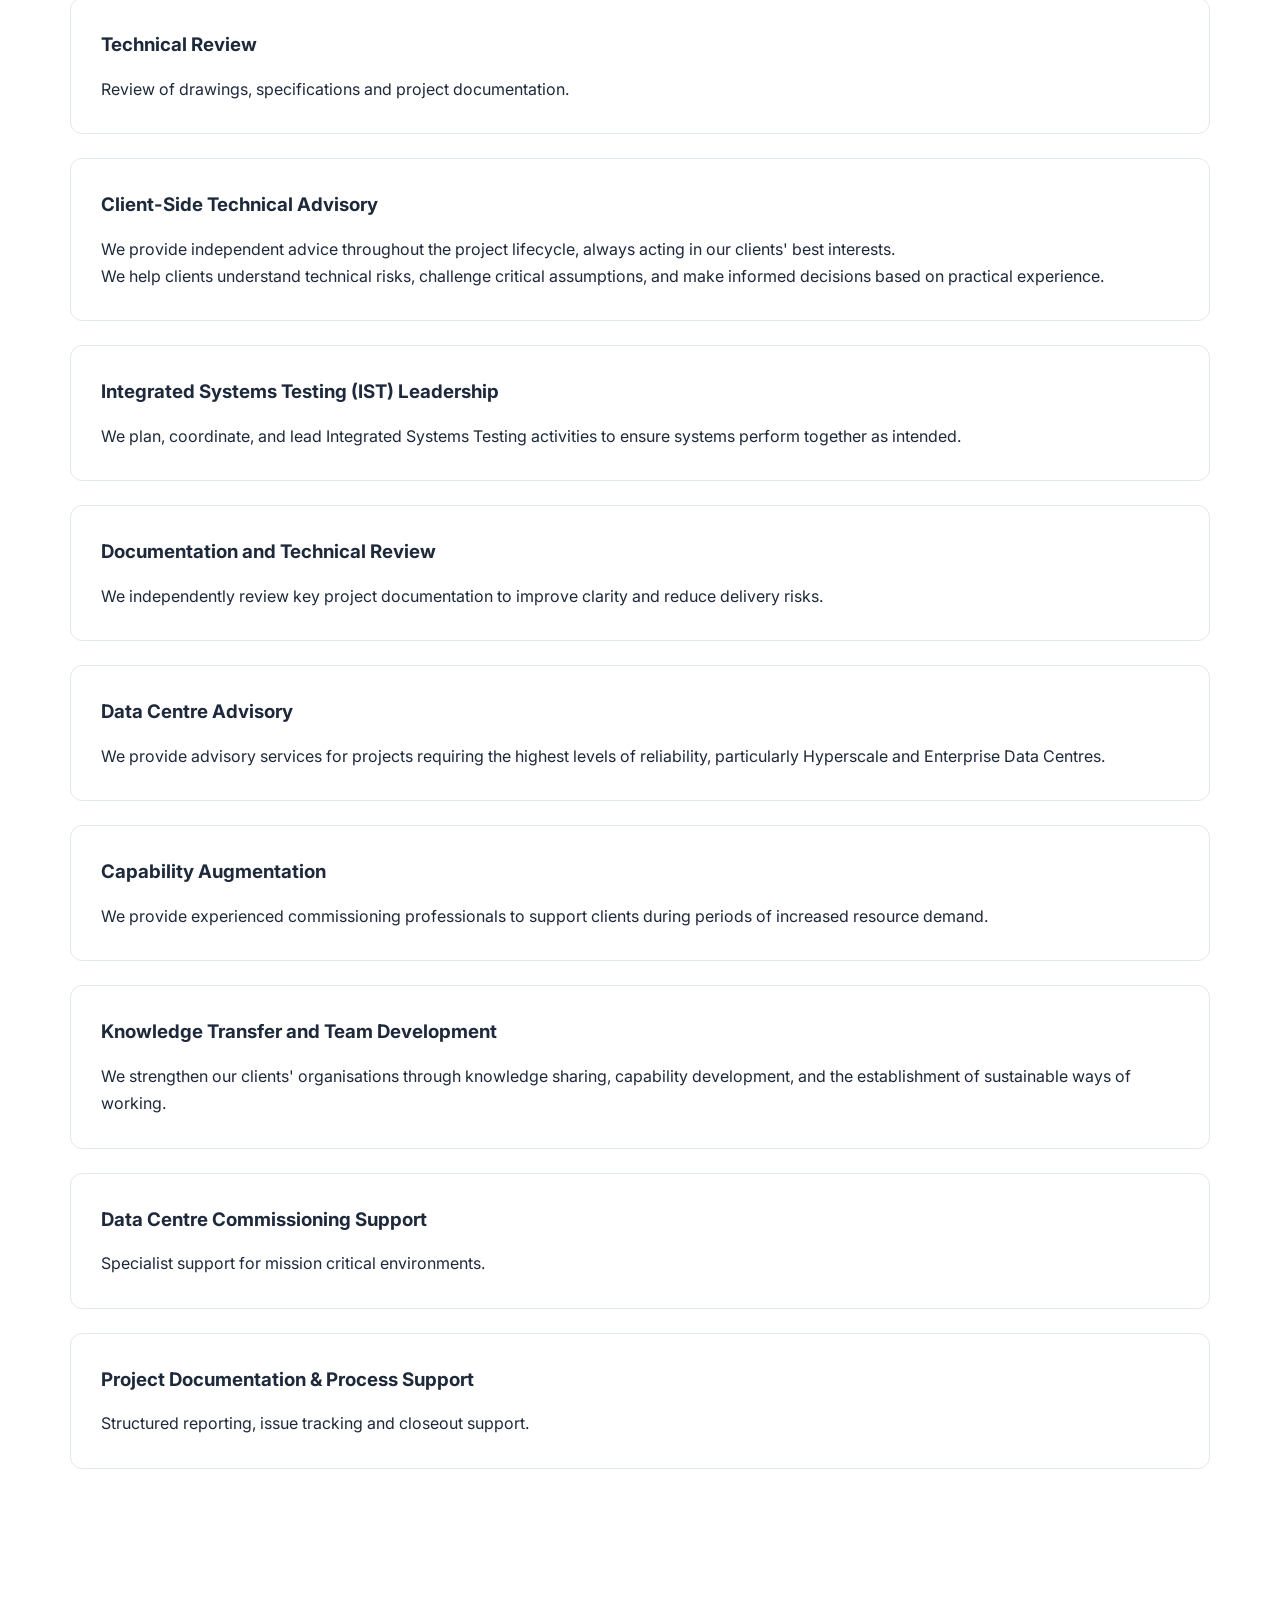
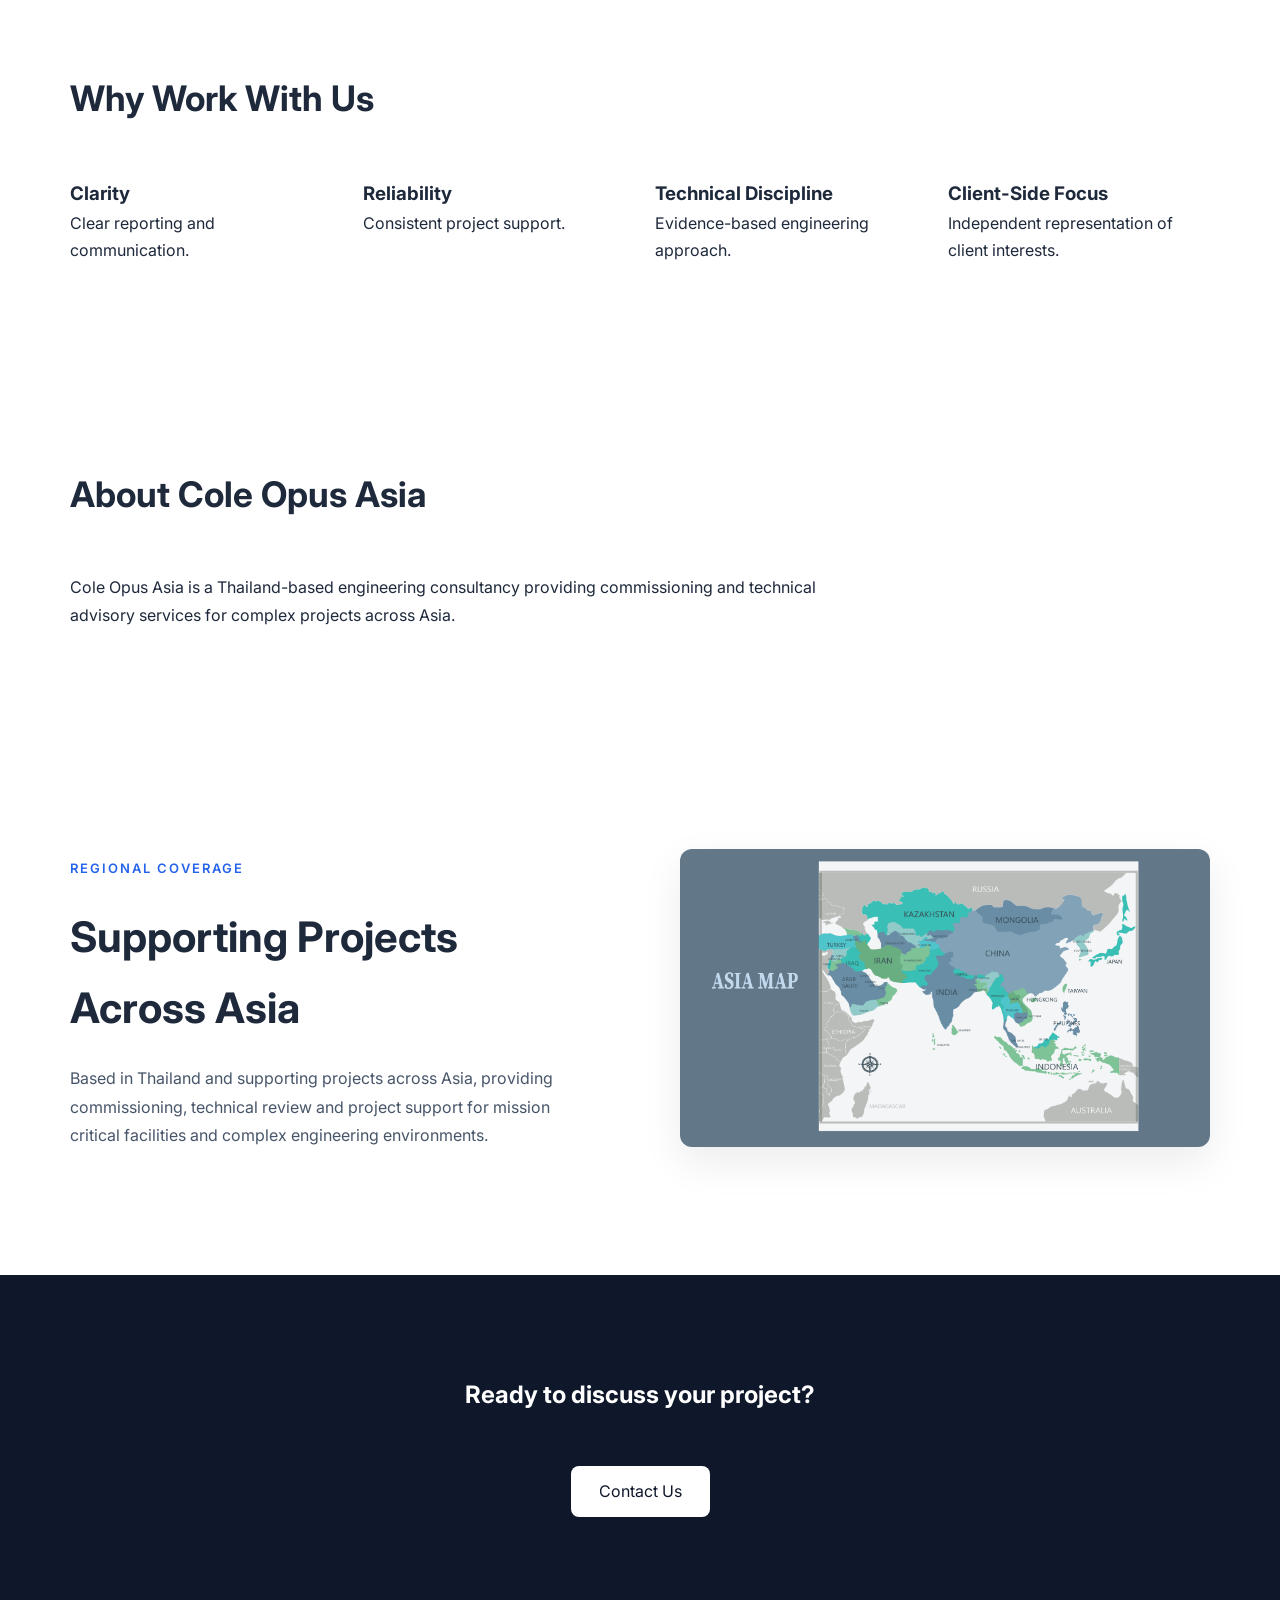
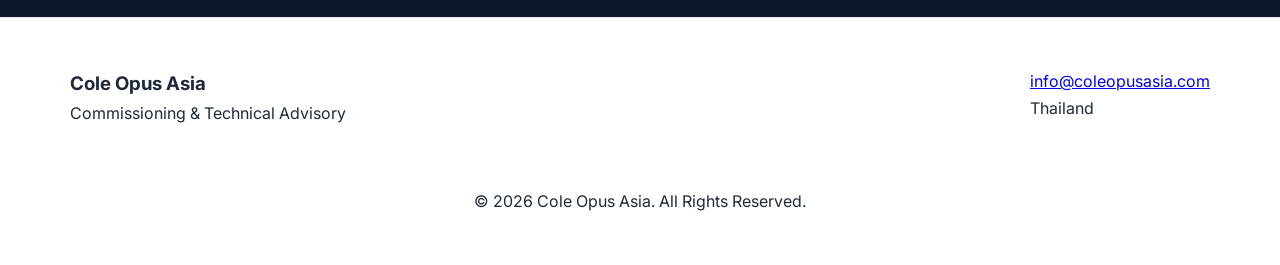
==== commit 44e6bca7: "update all page index.html" ====
--- a/index.html
+++ b/index.html
@@ -110,42 +110,6 @@
             <div class="service-grid">
                 <div class="card">
                     <h3
-                        data-en="Commissioning Management"
-                        data-th="การบริหารงาน Commissioning">
-                        Commissioning Management
-                    </h3>
-                    <p
-                        data-en="Planning and managing commissioning activities through all project phases."
-                        data-th="วางแผนและบริหารกิจกรรมด้าน Commissioning ในทุกช่วงของโครงการ">
-                        Planning and managing commissioning activities through all project phases.
-                    </p>
-                </div>
-                <div class="card">
-                    <h3
-                        data-en="Client-Side Commissioning Agent Support"
-                        data-th="สนับสนุนงาน Commissioning ฝั่งเจ้าของโครงการ">
-                        Client-Side Commissioning Agent Support
-                    </h3>
-                    <p
-                        data-en="Independent technical representation supporting client objectives."
-                        data-th="เป็นตัวแทนด้านเทคนิคที่เป็นอิสระเพื่อสนับสนุนเป้าหมายของลูกค้า">
-                        Independent technical representation supporting client objectives.
-                    </p>
-                </div>
-                <div class="card">
-                    <h3
-                        data-en="Technical Review"
-                        data-th="การทบทวนทางเทคนิค">
-                        Technical Review
-                    </h3>
-                    <p
-                        data-en="Review of drawings, specifications and project documentation."
-                        data-th="ตรวจสอบแบบ ข้อกำหนด และเอกสารโครงการ">
-                        Review of drawings, specifications and project documentation.
-                    </p>
-                </div>
-                <div class="card">
-                    <h3
                         data-en="Programme and Fleet Commissioning Support"
                         data-th="การสนับสนุนโปรแกรมและพอร์ตโฟลิโอด้าน Commissioning">
                         Programme and Fleet Commissioning Support
@@ -167,6 +131,42 @@
                         data-en="We develop and review commissioning strategies from project initiation through to final handover."
                         data-th="จัดทำและทบทวนกลยุทธ์ด้าน Commissioning ตั้งแต่ช่วงเริ่มต้นโครงการจนถึงการส่งมอบงาน">
                         We develop and review commissioning strategies from project initiation through to final handover.
+                    </p>
+                </div>
+                <div class="card">
+                    <h3
+                        data-en="Commissioning Management"
+                        data-th="การบริหารงาน Commissioning">
+                        Commissioning Management
+                    </h3>
+                    <p
+                        data-en="Planning and managing commissioning activities through all project phases."
+                        data-th="วางแผนและบริหารกิจกรรมด้าน Commissioning ในทุกช่วงของโครงการ">
+                        Planning and managing commissioning activities through all project phases.
+                    </p>
+                </div>
+                <div class="card">
+                    <h3
+                        data-en="Client-Side Commissioning Agent Support"
+                        data-th="สนับสนุนงาน Commissioning ฝั่งเจ้าของโครงการ">
+                        Client-Side Commissioning Agent Support
+                    </h3>
+                    <p
+                        data-en="Independent technical representation supporting client objectives."
+                        data-th="เป็นตัวแทนด้านเทคนิคที่เป็นอิสระเพื่อสนับสนุนเป้าหมายของลูกค้า">
+                        Independent technical representation supporting client objectives.
+                    </p>
+                </div>
+                <div class="card">
+                    <h3
+                        data-en="Technical Review"
+                        data-th="การทบทวนทางเทคนิค">
+                        Technical Review
+                    </h3>
+                    <p
+                        data-en="Review of drawings, specifications and project documentation."
+                        data-th="ตรวจสอบแบบ ข้อกำหนด และเอกสารโครงการ">
+                        Review of drawings, specifications and project documentation.
                     </p>
                 </div>
                  <div class="card">
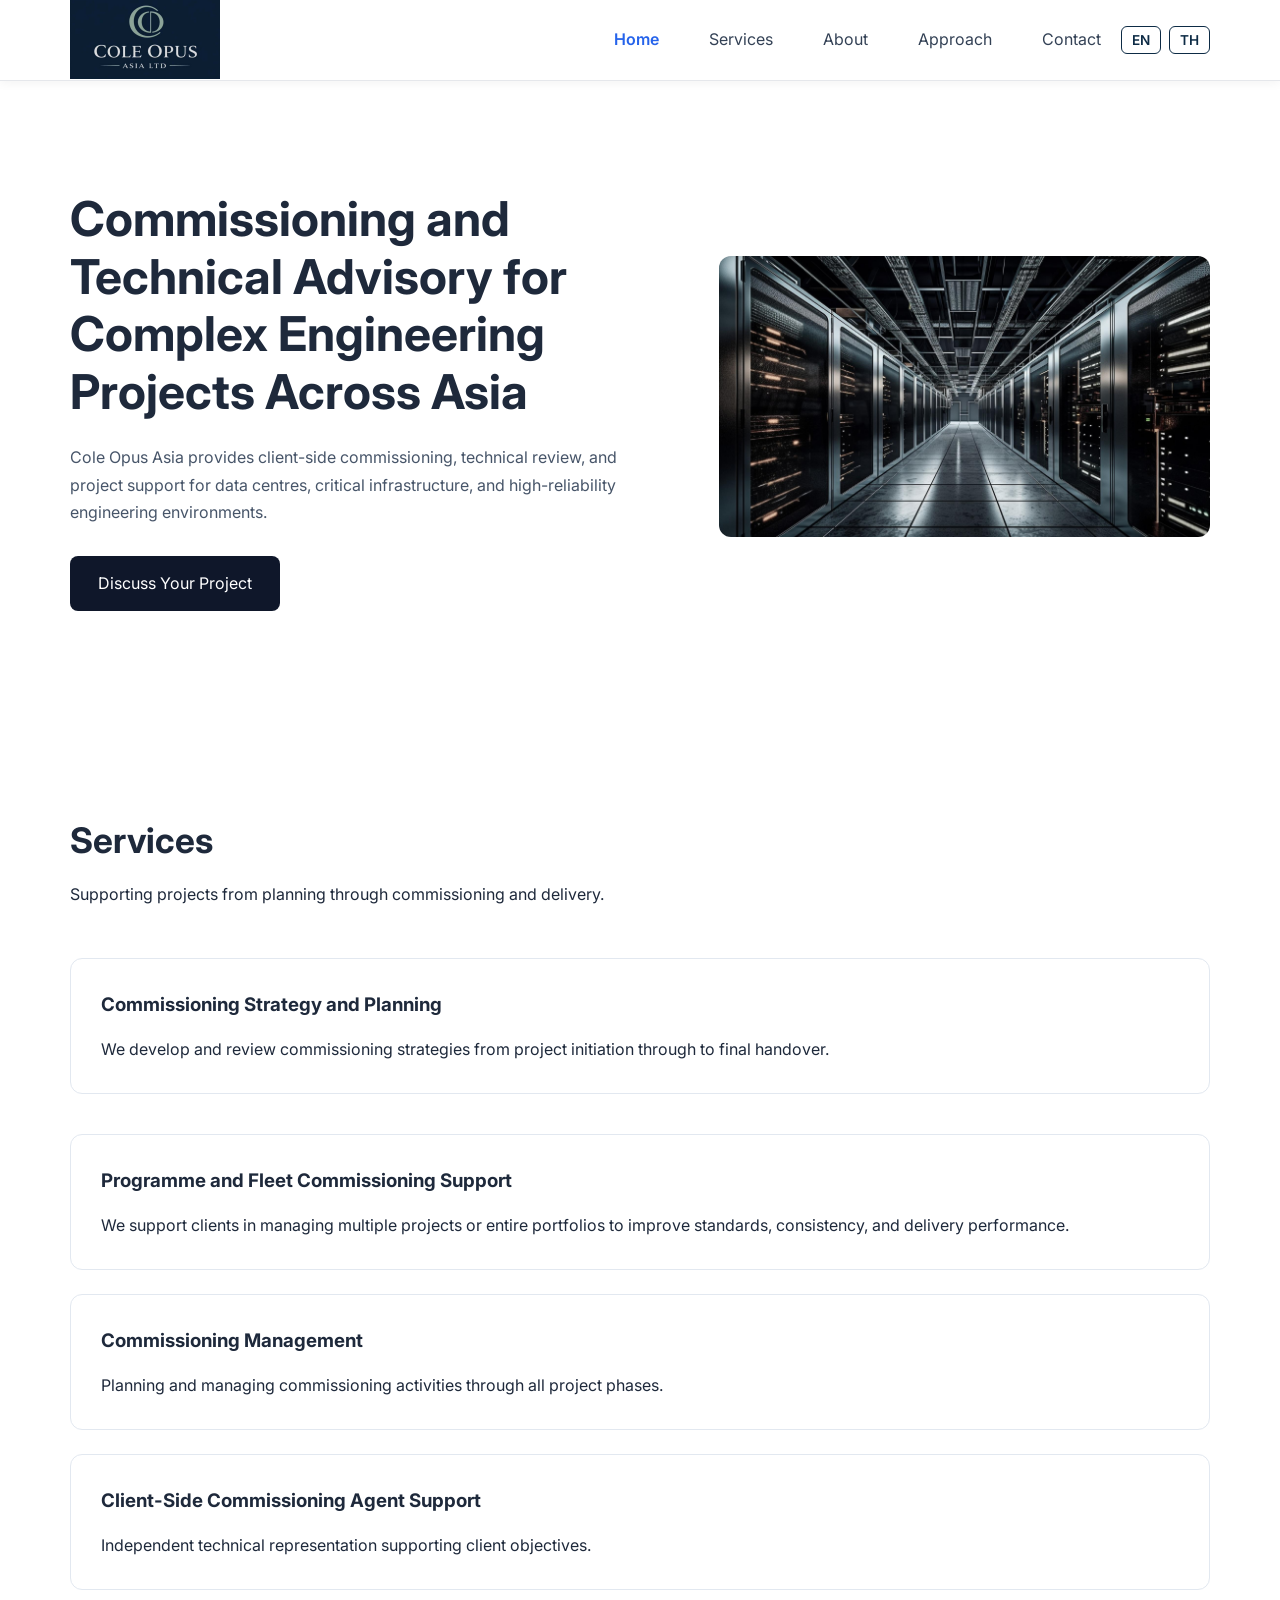
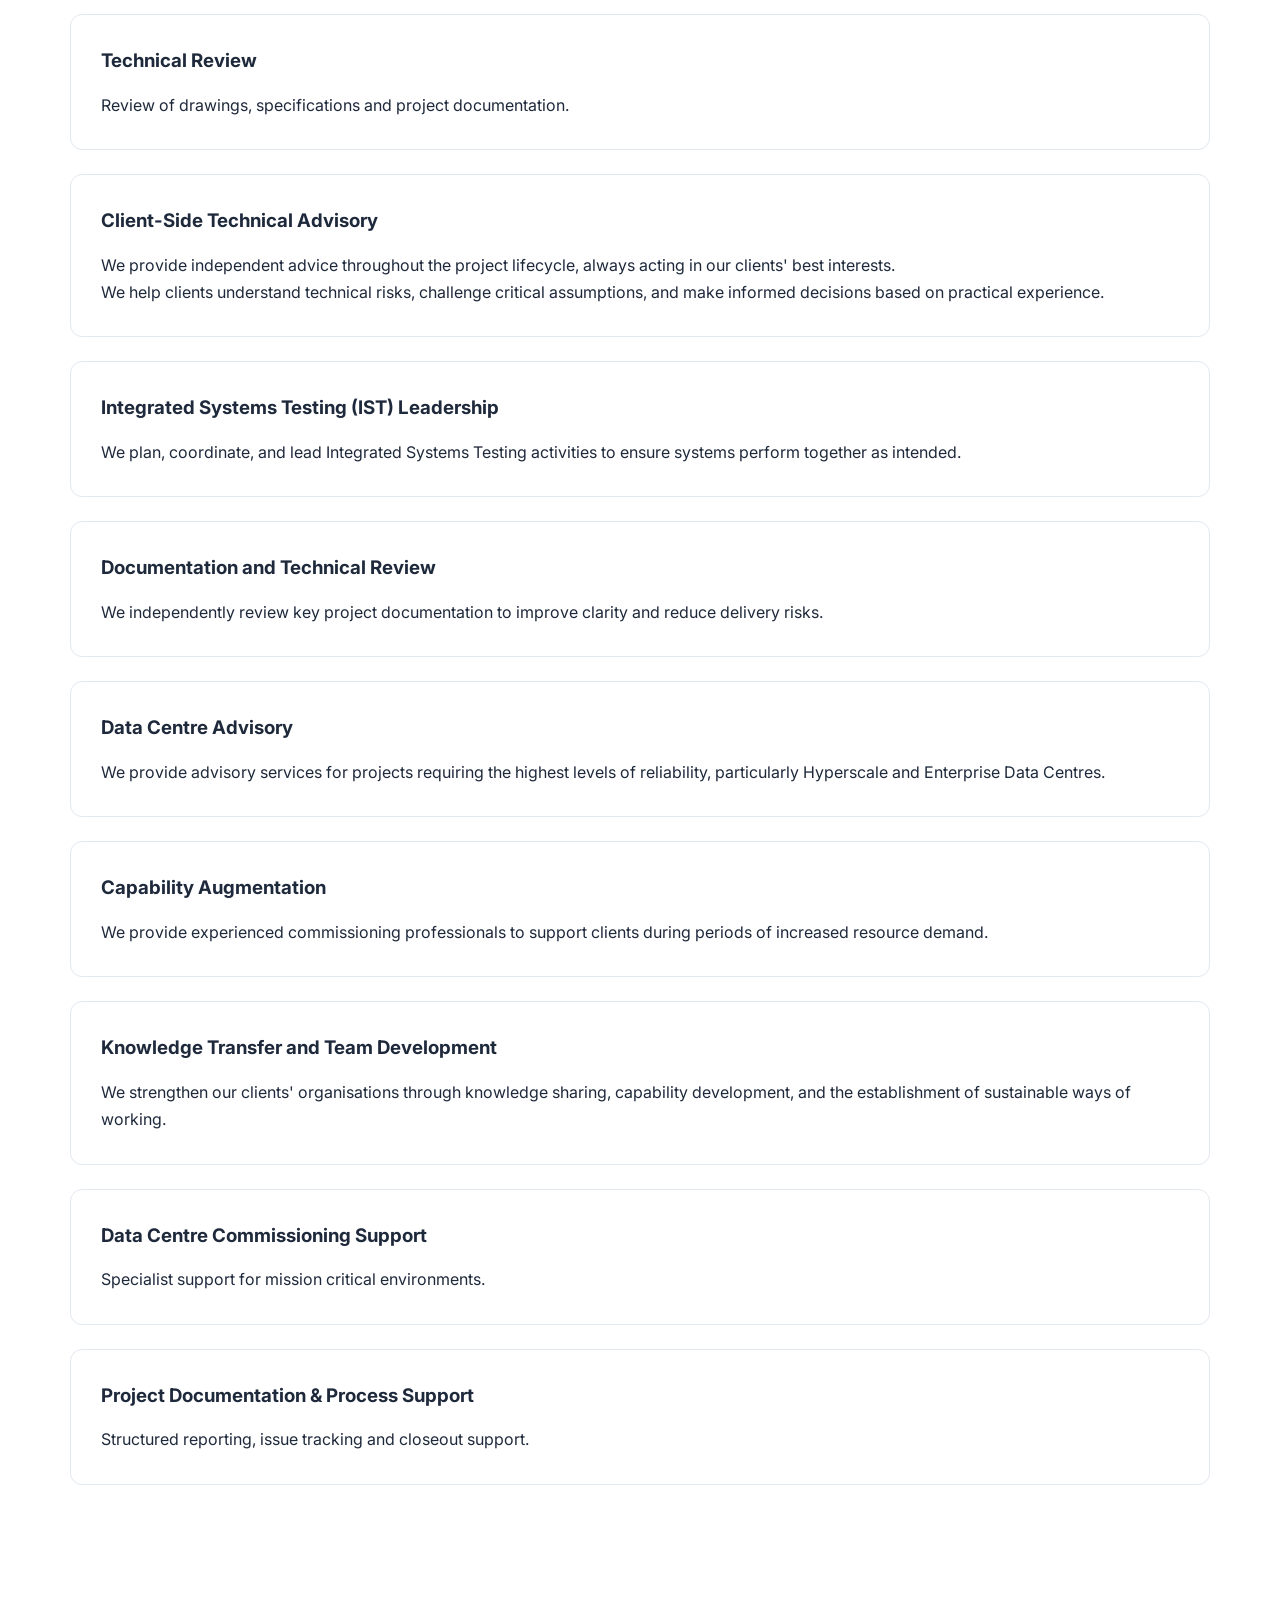
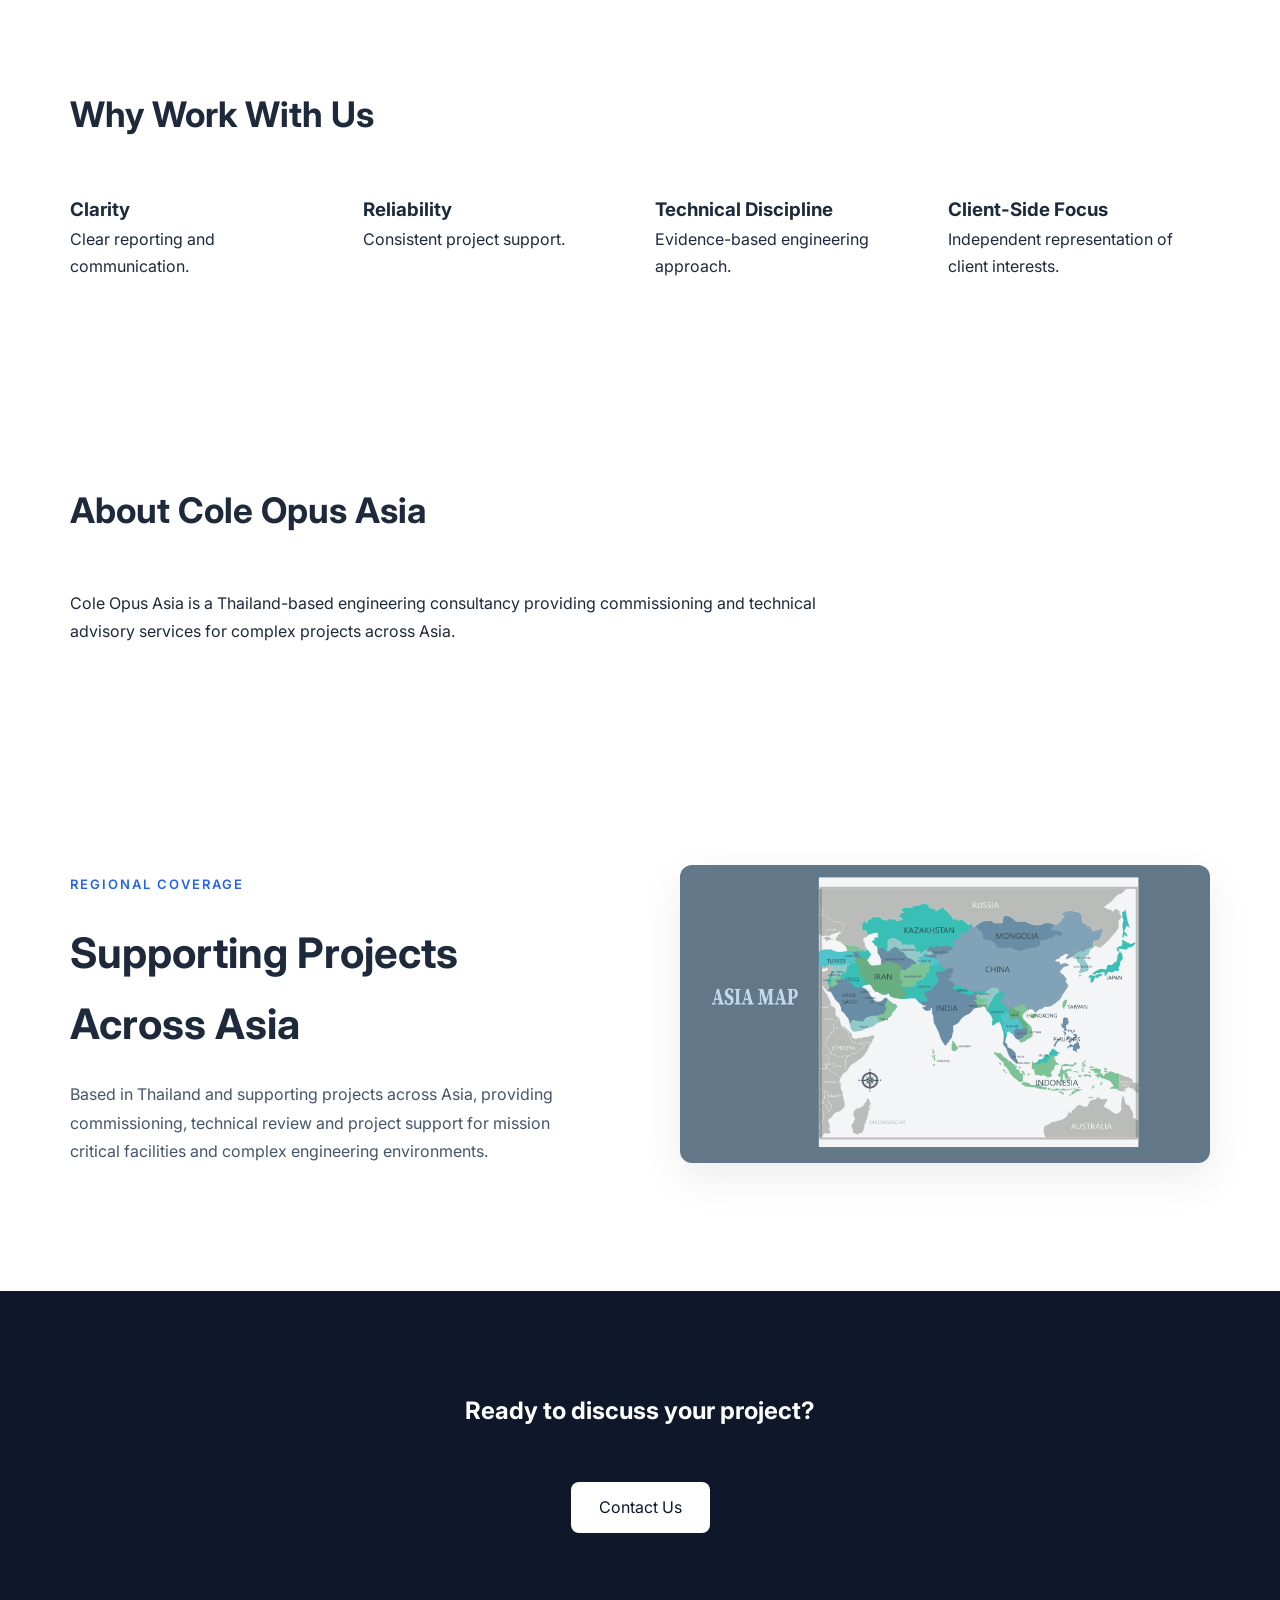
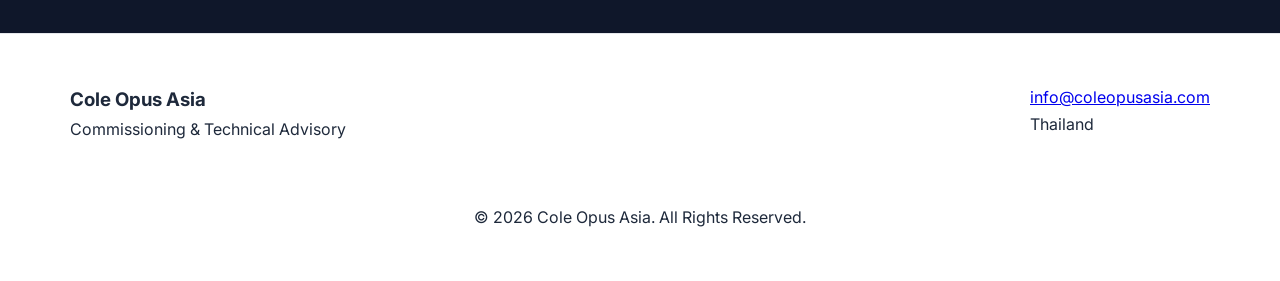
==== commit 9996686c: "update logo" ====
--- a/index.html
+++ b/index.html
@@ -107,7 +107,19 @@
                     Supporting projects from planning through commissioning and delivery.
                 </p>
             </div>
-            <div class="service-grid">
+                <div class="card">
+                    <h3
+                        data-en="Commissioning Strategy and Planning"
+                        data-th="การวางกลยุทธ์และแผนงานด้าน Commissioning">
+                        Commissioning Strategy and Planning
+                    </h3>
+                    <p
+                        data-en="We develop and review commissioning strategies from project initiation through to final handover."
+                        data-th="จัดทำและทบทวนกลยุทธ์ด้าน Commissioning ตั้งแต่ช่วงเริ่มต้นโครงการจนถึงการส่งมอบงาน">
+                        We develop and review commissioning strategies from project initiation through to final handover.
+                    </p>
+                </div>
+                <div class="service-grid">
                 <div class="card">
                     <h3
                         data-en="Programme and Fleet Commissioning Support"
@@ -119,18 +131,6 @@
                         data-th="สนับสนุนลูกค้าในการบริหารโครงการหลายโครงการหรือทั้งพอร์ตโฟลิโอ เพื่อยกระดับมาตรฐาน ความสม่ำเสมอ และประสิทธิภาพในการส่งมอบงาน">
                         We support clients in managing multiple projects or entire portfolios to improve standards, 
                         consistency, and delivery performance.
-                    </p>
-                </div>
-                <div class="card">
-                    <h3
-                        data-en="Commissioning Strategy and Planning"
-                        data-th="การวางกลยุทธ์และแผนงานด้าน Commissioning">
-                        Commissioning Strategy and Planning
-                    </h3>
-                    <p
-                        data-en="We develop and review commissioning strategies from project initiation through to final handover."
-                        data-th="จัดทำและทบทวนกลยุทธ์ด้าน Commissioning ตั้งแต่ช่วงเริ่มต้นโครงการจนถึงการส่งมอบงาน">
-                        We develop and review commissioning strategies from project initiation through to final handover.
                     </p>
                 </div>
                 <div class="card">
--- a/style.css
+++ b/style.css
@@ -830,7 +830,7 @@
 }
 /* Logo */
 .logo-img{
-    width:200px;
+    width:150px;
     max-width:100%;
     height:auto;
 }
